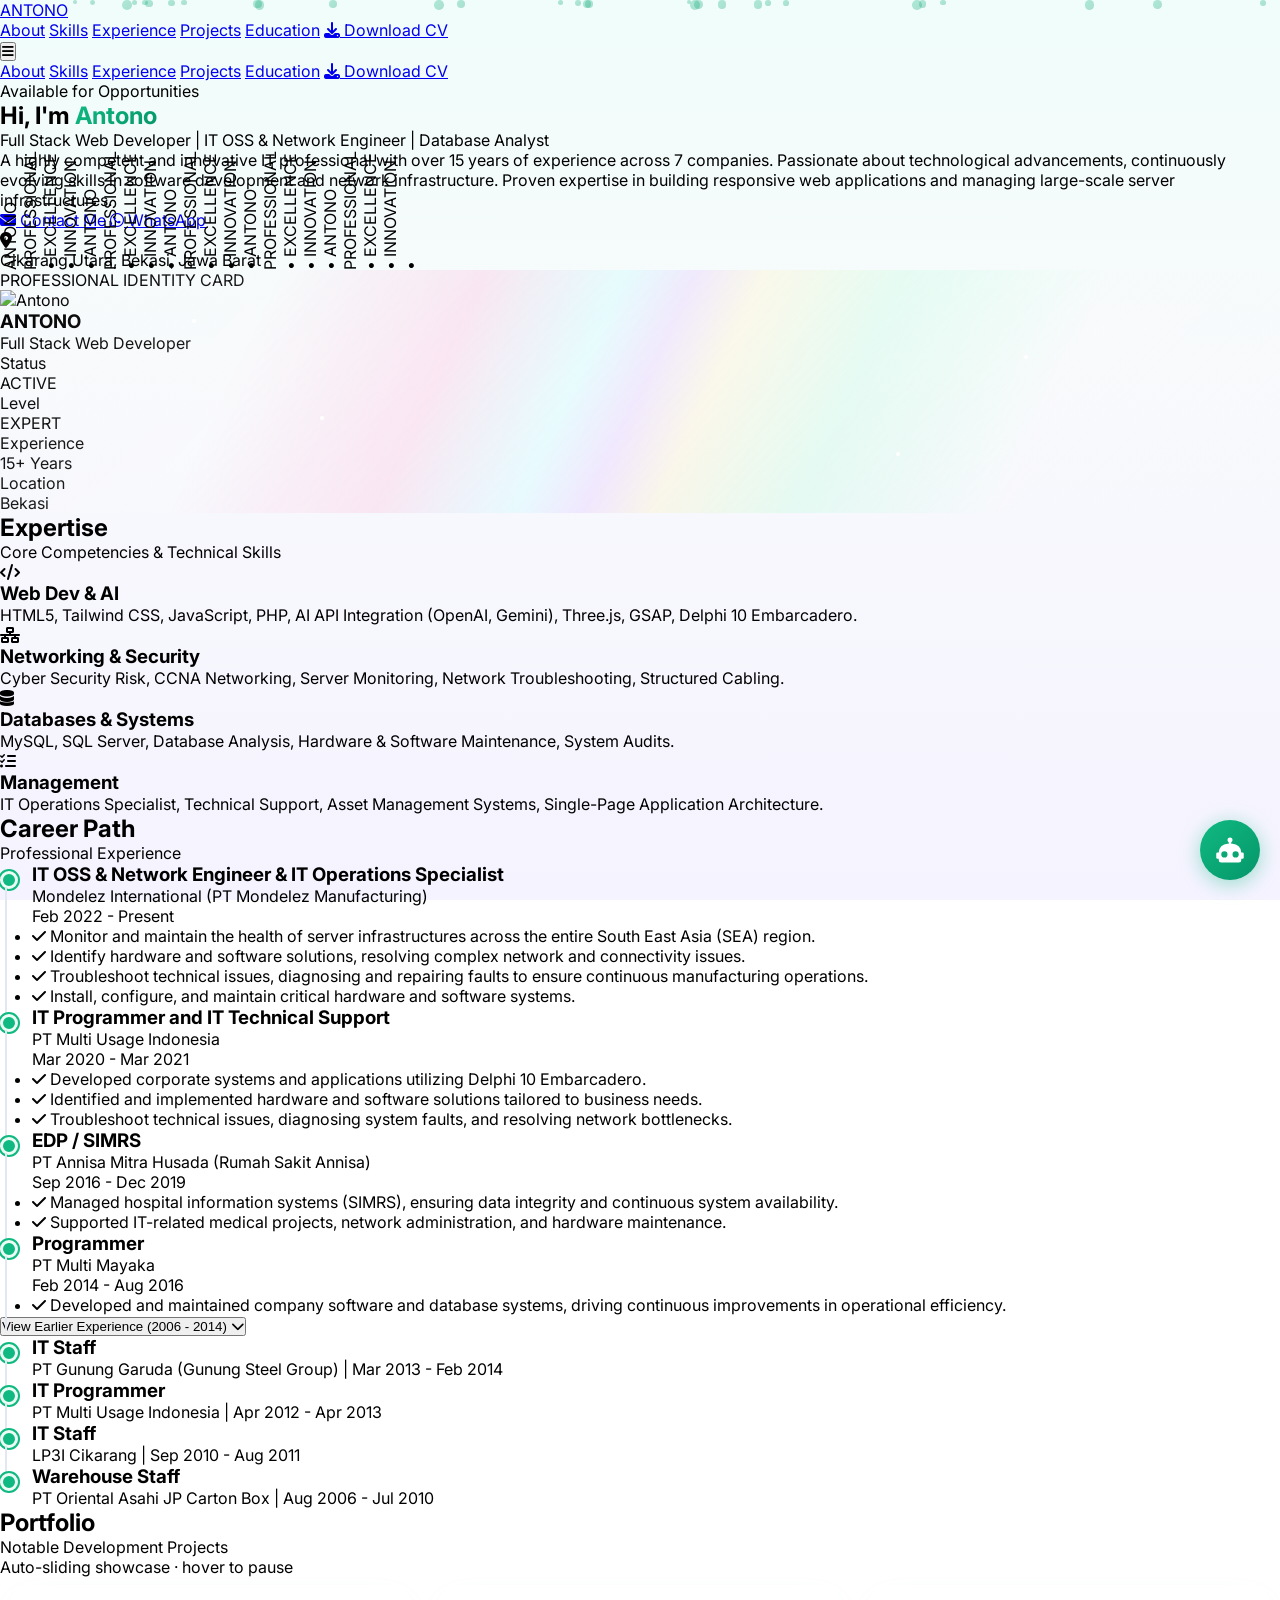
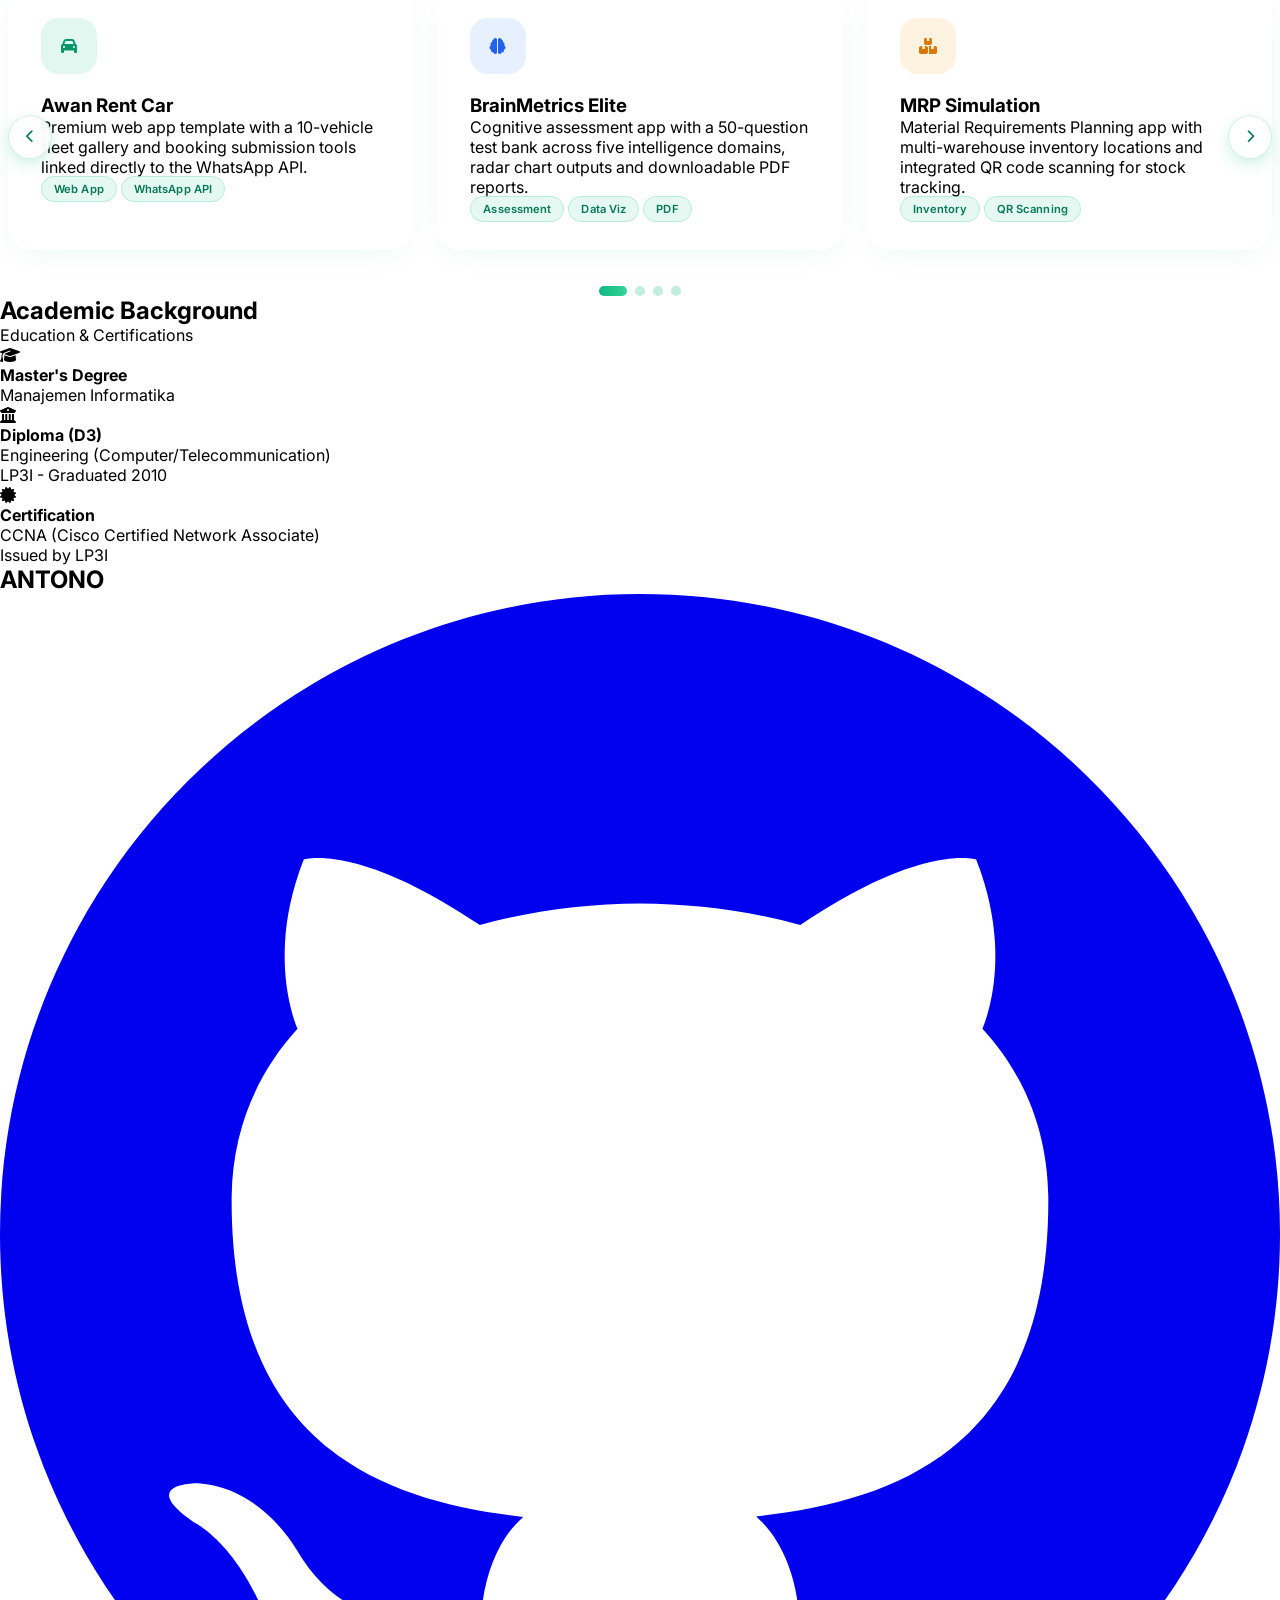
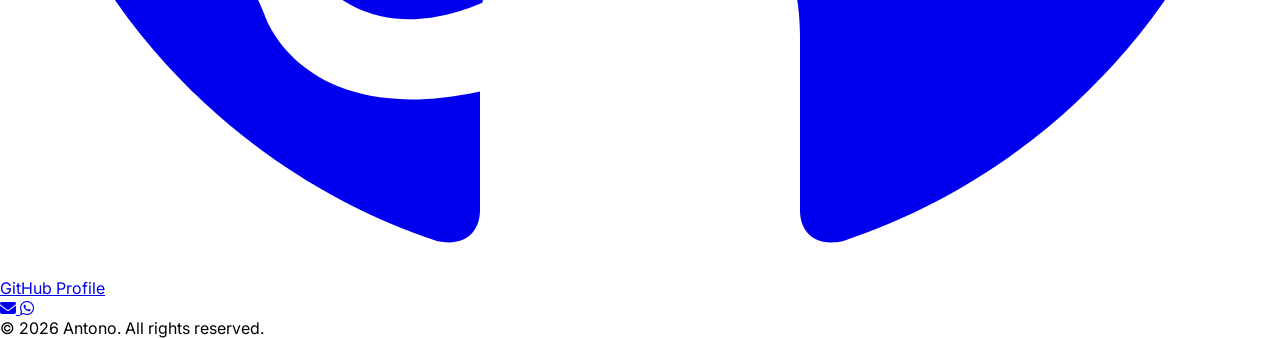
==== index.html @ acbe025d "Add projects from antono4 repos and auto-sliding Portfolio carousel" ====
<!DOCTYPE html>
<html lang="id">
<head>
    <meta charset="UTF-8">
    <meta name="viewport" content="width=device-width, initial-scale=1.0">
    <title>Antono - Professional Portfolio</title>
    <meta name="description" content="Portfolio of Antono, Full Stack Web Developer, IT OSS & Network Engineer, and Database Analyst.">
    <link rel="canonical" href="https://antono.dev">
    <meta property="og:title" content="Antono - Principal Architect">
    <meta property="og:description" content="Building efficient systems that scale to millions of users.">
    <meta property="og:type" content="website">
    <script src="https://cdn.tailwindcss.com"></script>
    <link href="https://fonts.googleapis.com/css2?family=Inter:wght@300;400;500;600;700;800;900&display=swap" rel="stylesheet">
    <link rel="stylesheet" href="https://cdnjs.cloudflare.com/ajax/libs/font-awesome/6.5.1/css/all.min.css">
    <link rel="icon" type="image/svg+xml" href="data:image/svg+xml,%3Csvg xmlns='http://www.w3.org/2000/svg' viewBox='0 0 100 100'%3E%3Crect width='100' height='100' rx='20' fill='%23064e3b'/%3E%3Ctext x='50' y='68' font-family='Arial,sans-serif' font-size='55' font-weight='bold' fill='white' text-anchor='middle'%3EA%3C/text%3E%3C/svg%3E">
    <style>
        * { margin: 0; padding: 0; box-sizing: border-box; }
        html { scroll-behavior: smooth; }
        body { font-family: 'Inter', sans-serif; background: linear-gradient(180deg, #f0fdfa 0%, #f8fafc 40%, #f5f3ff 100%); background-attachment: fixed; }
        
        /* Custom scrollbar */
        ::-webkit-scrollbar { width: 8px; }
        ::-webkit-scrollbar-track { background: #f1f5f9; }
        ::-webkit-scrollbar-thumb { background: #10b981; border-radius: 4px; }
        ::-webkit-scrollbar-thumb:hover { background: #059669; }
        
        /* Gradient text */
        .gradient-text { background: linear-gradient(135deg, #10b981 0%, #059669 100%); -webkit-background-clip: text; -webkit-text-fill-color: transparent; }
        
        /* Card hover effects */
        .card-hover { transition: all 0.3s ease; }
        .card-hover:hover { transform: translateY(-4px); box-shadow: 0 20px 40px -10px rgba(0,0,0,0.1); }

        /* Portfolio Cards */
        .portfolio-card {
            position: relative;
            background: rgba(255, 255, 255, 0.6);
            backdrop-filter: blur(12px);
            border: 1px solid rgba(255, 255, 255, 0.7);
            border-radius: 24px;
            padding: 2rem;
            overflow: hidden;
            transition: transform 0.35s cubic-bezier(0.22, 1, 0.36, 1), box-shadow 0.35s ease, border-color 0.35s ease;
            box-shadow: 0 8px 30px -12px rgba(16, 185, 129, 0.15);
        }
        .portfolio-card::before {
            content: '';
            position: absolute;
            inset: 0;
            border-radius: 24px;
            padding: 1px;
            background: linear-gradient(135deg, rgba(16, 185, 129, 0.4), transparent 40%, transparent 60%, rgba(139, 92, 246, 0.3));
            -webkit-mask: linear-gradient(#fff 0 0) content-box, linear-gradient(#fff 0 0);
            -webkit-mask-composite: xor;
            mask-composite: exclude;
            opacity: 0;
            transition: opacity 0.35s ease;
            pointer-events: none;
        }
        .portfolio-card:hover {
            transform: translateY(-8px);
            box-shadow: 0 25px 50px -12px rgba(16, 185, 129, 0.28);
            border-color: rgba(16, 185, 129, 0.3);
        }
        .portfolio-card:hover::before { opacity: 1; }
        .portfolio-accent {
            position: absolute;
            top: 0;
            left: 0;
            width: 100%;
            height: 4px;
            border-radius: 24px 24px 0 0;
            transform: scaleX(0);
            transform-origin: left;
            transition: transform 0.4s cubic-bezier(0.22, 1, 0.36, 1);
        }
        .portfolio-card:hover .portfolio-accent { transform: scaleX(1); }
        .portfolio-icon {
            display: inline-flex;
            align-items: center;
            justify-content: center;
            width: 56px;
            height: 56px;
            border-radius: 18px;
            margin-bottom: 1.25rem;
            transition: transform 0.35s cubic-bezier(0.22, 1, 0.36, 1);
        }
        .portfolio-card:hover .portfolio-icon { transform: scale(1.1) rotate(-6deg); }
        .portfolio-card h3 {
            transition: color 0.3s ease;
        }
        .portfolio-card:hover h3 { color: #047857; }
        .portfolio-badge {
            padding: 0.3rem 0.75rem;
            border-radius: 9999px;
            font-size: 0.7rem;
            font-weight: 600;
            letter-spacing: 0.01em;
            background: rgba(16, 185, 129, 0.1);
            color: #047857;
            border: 1px solid rgba(16, 185, 129, 0.2);
        }

        /* Portfolio Auto Slider */
        .portfolio-slider {
            position: relative;
            overflow: hidden;
            border-radius: 28px;
        }
        .portfolio-track {
            display: flex;
            transition: transform 0.8s cubic-bezier(0.22, 1, 0.36, 1);
            will-change: transform;
        }
        .portfolio-slide {
            flex: 0 0 100%;
            padding: 0.5rem;
            box-sizing: border-box;
        }
        .portfolio-grid-inner {
            display: grid;
            grid-template-columns: repeat(3, 1fr);
            gap: 1.5rem;
        }
        .portfolio-dots {
            display: flex;
            justify-content: center;
            gap: 0.5rem;
            margin-top: 1.75rem;
        }
        .portfolio-dot {
            width: 10px;
            height: 10px;
            border-radius: 9999px;
            background: rgba(16, 185, 129, 0.25);
            border: none;
            cursor: pointer;
            transition: all 0.3s ease;
            padding: 0;
        }
        .portfolio-dot.active {
            width: 28px;
            background: linear-gradient(90deg, #10b981, #34d399);
        }
        .portfolio-arrow {
            position: absolute;
            top: 50%;
            transform: translateY(-50%);
            width: 44px;
            height: 44px;
            border-radius: 9999px;
            background: rgba(255, 255, 255, 0.85);
            backdrop-filter: blur(8px);
            border: 1px solid rgba(16, 185, 129, 0.2);
            color: #047857;
            display: flex;
            align-items: center;
            justify-content: center;
            cursor: pointer;
            z-index: 5;
            box-shadow: 0 6px 20px -6px rgba(16, 185, 129, 0.4);
            transition: all 0.3s ease;
        }
        .portfolio-arrow:hover {
            background: rgba(16, 185, 129, 0.12);
            transform: translateY(-50%) scale(1.1);
        }
        .portfolio-arrow.prev { left: 0.5rem; }
        .portfolio-arrow.next { right: 0.5rem; }
        @media (max-width: 1023px) {
            .portfolio-grid-inner { grid-template-columns: repeat(2, 1fr); }
        }
        @media (max-width: 639px) {
            .portfolio-grid-inner { grid-template-columns: 1fr; }
        }
        
        /* Timeline styles */
        .timeline-item { position: relative; padding-left: 2rem; }
        .timeline-item::before {
            content: '';
            position: absolute;
            left: 0;
            top: 0.5rem;
            width: 12px;
            height: 12px;
            border-radius: 50%;
            background: #10b981;
            border: 3px solid #ecfdf5;
            box-shadow: 0 0 0 2px #10b981;
        }
        .timeline-item::after {
            content: '';
            position: absolute;
            left: 5px;
            top: 1.5rem;
            width: 2px;
            height: calc(100% - 0.5rem);
            background: #e2e8f0;
        }
        .timeline-item:last-child::after { display: none; }
        
        /* Pokemon Rare Card Holographic Effect */
        .glossy-holo {
            position: relative;
            overflow: hidden;
        }
        .glossy-holo::before {
            content: '';
            position: absolute;
            top: 0;
            left: 0;
            right: 0;
            bottom: 0;
            background: linear-gradient(
                115deg,
                transparent 20%,
                rgba(255, 0, 128, 0.1) 35%,
                rgba(0, 255, 255, 0.1) 45%,
                rgba(128, 0, 255, 0.1) 50%,
                rgba(255, 200, 0, 0.1) 55%,
                rgba(0, 255, 128, 0.1) 65%,
                transparent 80%
            );
            pointer-events: none;
            z-index: 1;
        }
        .glossy-holo::after {
            content: '';
            position: absolute;
            top: 0;
            left: 0;
            right: 0;
            bottom: 0;
            background: linear-gradient(
                135deg,
                transparent 0%,
                rgba(255, 255, 255, 0.3) 50%,
                transparent 100%
            );
            pointer-events: none;
            z-index: 2;
        }
        
        /* Sparkle particles */
        .glossy-holo .sparkle {
            position: absolute;
            width: 4px;
            height: 4px;
            background: white;
            border-radius: 50%;
            pointer-events: none;
            z-index: 3;
            animation: sparkle 2s ease-in-out infinite;
        }
        @keyframes sparkle {
            0%, 100% { opacity: 0; transform: scale(0); }
            50% { opacity: 1; transform: scale(1); }
        }
        
        /* 3D Card Effect */
        .card-3d {
            transform-style: preserve-3d;
            transition: transform 0.1s ease-out;
        }
        .card-3d:hover {
            transform: perspective(1000px) rotateX(5deg) rotateY(-5deg) scale(1.02);
        }
        
        /* Background Particles */
        #particles-container {
            position: fixed;
            top: 0;
            left: 0;
            width: 100%;
            height: 100%;
            pointer-events: none;
            z-index: 0;
            overflow: hidden;
        }
        .particle {
            position: absolute;
            width: 6px;
            height: 6px;
            background: linear-gradient(135deg, #10b981, #059669);
            border-radius: 50%;
            opacity: 0.3;
            animation: float-particle 15s linear infinite;
        }
        @keyframes float-particle {
            0% { transform: translateY(100vh) rotate(0deg); opacity: 0; }
            10% { opacity: 0.3; }
            90% { opacity: 0.3; }
            100% { transform: translateY(-100vh) rotate(720deg); opacity: 0; }
        }
        
        /* AI Agent Assistant */
        #ai-assistant {
            position: fixed;
            bottom: 20px;
            right: 20px;
            z-index: 9999;
        }
        #ai-assistant-btn {
            width: 60px;
            height: 60px;
            border-radius: 50%;
            background: linear-gradient(135deg, #10b981, #059669);
            border: none;
            cursor: pointer;
            display: flex;
            align-items: center;
            justify-content: center;
            box-shadow: 0 4px 20px rgba(16, 185, 129, 0.4);
            transition: all 0.3s ease;
        }
        #ai-assistant-btn:hover {
            transform: scale(1.1);
            box-shadow: 0 6px 30px rgba(16, 185, 129, 0.6);
        }
        #ai-assistant-btn svg {
            width: 30px;
            height: 30px;
            fill: white;
        }
        #ai-tooltip {
            position: absolute;
            bottom: 75px;
            right: 0;
            width: 300px;
            max-height: 200px;
            background: white;
            border-radius: 16px;
            box-shadow: 0 10px 40px rgba(0,0,0,0.2);
            padding: 16px;
            display: none;
            font-size: 14px;
            line-height: 1.5;
            color: #334155;
            overflow-y: auto;
        }
        #ai-tooltip.active {
            display: block;
            animation: slideUp 0.3s ease;
        }
        @keyframes slideUp {
            from { opacity: 0; transform: translateY(10px); }
            to { opacity: 1; transform: translateY(0); }
        }
        #ai-tooltip .ai-header {
            display: flex;
            align-items: center;
            gap: 8px;
            margin-bottom: 8px;
            padding-bottom: 8px;
            border-bottom: 1px solid #e2e8f0;
        }
        #ai-tooltip .ai-header .ai-dot {
            width: 8px;
            height: 8px;
            background: #10b981;
            border-radius: 50%;
            animation: pulse 1.5s infinite;
        }
        @keyframes pulse {
            0%, 100% { opacity: 1; }
            50% { opacity: 0.5; }
        }
        #ai-tooltip .ai-header span {
            font-weight: 600;
            color: #10b981;
            font-size: 13px;
        }
        
    </style>
</head>
<body class="text-slate-800 antialiased">

    <!-- Background Particles -->
    <div id="particles-container"></div>

    <!-- Navigation -->
    <nav class="fixed w-full z-50 bg-white/80 backdrop-blur-md border-b border-emerald-100/50 shadow-sm transition-all duration-300" id="navbar">
        <div class="max-w-7xl mx-auto px-4 sm:px-6 lg:px-8">
            <div class="flex justify-between items-center h-16">
                <div class="flex-shrink-0 flex items-center">
                    <a href="#" class="text-2xl font-bold tracking-tight text-emerald-700">ANTONO</a>
                </div>
                <!-- Desktop Menu -->
                <div class="hidden md:flex items-center space-x-8">
                    <a href="#about" class="text-sm font-bold text-slate-600 hover:text-emerald-600 transition-colors">About</a>
                    <a href="#skills" class="text-sm font-bold text-slate-600 hover:text-emerald-600 transition-colors">Skills</a>
                    <a href="#experience" class="text-sm font-bold text-slate-600 hover:text-emerald-600 transition-colors">Experience</a>
                    <a href="#projects" class="text-sm font-bold text-slate-600 hover:text-emerald-600 transition-colors">Projects</a>
                    <a href="#education" class="text-sm font-bold text-slate-600 hover:text-emerald-600 transition-colors">Education</a>
                    <a href="https://github.com/antono4/antono4.github.io/raw/main/CV_Antono.docx" class="inline-flex items-center px-4 py-2 bg-emerald-600 hover:bg-emerald-700 text-white text-sm font-bold rounded-lg transition-colors">
                        <i class="fas fa-download mr-2"></i> Download CV
                    </a>
                </div>
                <!-- Mobile Menu Button -->
                <div class="md:hidden flex items-center">
                    <button id="mobile-menu-btn" class="text-slate-600 hover:text-emerald-600 focus:outline-none">
                        <i class="fas fa-bars text-2xl"></i>
                    </button>
                </div>
            </div>
        </div>
        <!-- Mobile Menu -->
        <div id="mobile-menu" class="hidden md:hidden bg-white/95 backdrop-blur-xl border-t border-slate-200/50 shadow-lg">
            <div class="px-4 pt-2 pb-4 space-y-1">
                <a href="#about" class="block px-3 py-2 rounded-lg text-base font-bold text-slate-700 hover:text-emerald-600 hover:bg-slate-50">About</a>
                <a href="#skills" class="block px-3 py-2 rounded-lg text-base font-bold text-slate-700 hover:text-emerald-600 hover:bg-slate-50">Skills</a>
                <a href="#experience" class="block px-3 py-2 rounded-lg text-base font-bold text-slate-700 hover:text-emerald-600 hover:bg-slate-50">Experience</a>
                <a href="#projects" class="block px-3 py-2 rounded-lg text-base font-bold text-slate-700 hover:text-emerald-600 hover:bg-slate-50">Projects</a>
                <a href="#education" class="block px-3 py-2 rounded-lg text-base font-bold text-slate-700 hover:text-emerald-600 hover:bg-slate-50">Education</a>
                <a href="https://github.com/antono4/antono4.github.io/raw/main/CV_Antono.docx" class="flex items-center px-3 py-2 mt-2 rounded-lg text-base font-bold text-white bg-emerald-600 hover:bg-emerald-700">
                    <i class="fas fa-download mr-2"></i> Download CV
                </a>
            </div>
        </div>
    </nav>
    
    
    <!-- Hero / About Section -->
    <section id="about" class="pt-32 pb-20 lg:pt-40 lg:pb-28">
        <div class="max-w-7xl mx-auto px-4 sm:px-6 lg:px-8">
            <div class="lg:grid lg:grid-cols-12 lg:gap-12 items-center">
                <div class="sm:text-center md:max-w-2xl md:mx-auto lg:col-span-7 lg:text-left">
                    <div class="inline-flex items-center rounded-full px-3 py-1 text-sm font-medium text-emerald-700 bg-emerald-50 border border-emerald-100 mb-6">
                        <span class="flex h-2 w-2 rounded-full bg-emerald-500 mr-2"></span>
                        Available for Opportunities
                    </div>
                    <h1 class="text-4xl tracking-tight font-bold text-slate-900 sm:text-5xl md:text-5xl lg:text-5xl xl:text-6xl">
                        Hi, I'm <span class="gradient-text">Antono</span>
                    </h1>
                    <p class="mt-4 text-lg text-slate-600 sm:mt-5 sm:text-xl lg:text-lg xl:text-xl">
                        Full Stack Web Developer | IT OSS & Network Engineer | Database Analyst
                    </p>
                    <p class="mt-6 text-base text-slate-500 leading-relaxed">
                        A highly competent and innovative IT professional with over 15 years of experience across 7 companies. Passionate about technological advancements, continuously evolving skills in software development and network infrastructure. Proven expertise in building responsive web applications and managing large-scale server infrastructures.
                    </p>
                    <div class="mt-8 flex flex-wrap gap-4 justify-center lg:justify-start">
                        <a href="mailto:antonockr1@gmail.com" class="inline-flex items-center px-6 py-3 bg-emerald-600 hover:bg-emerald-700 text-white font-medium rounded-lg transition-colors">
                            <i class="fas fa-envelope mr-2"></i> Contact Me
                        </a>
                        <a href="https://wa.me/6282261569466" target="_blank" class="inline-flex items-center px-6 py-3 border-2 border-slate-300 hover:border-emerald-500 text-slate-700 hover:text-emerald-600 font-medium rounded-lg transition-colors">
                            <i class="fab fa-whatsapp mr-2"></i> WhatsApp
                        </a>
                    </div>
                    <div class="mt-6 flex items-center gap-2 text-slate-500 justify-center lg:justify-start">
                        <i class="fas fa-map-marker-alt"></i>
                        <p class="text-sm">Cikarang Utara, Bekasi, Jawa Barat</p>
                    </div>
                </div>
                <div class="mt-12 lg:mt-0 lg:col-span-5 flex justify-center">
                    <!-- ID Card with Lanyard -->
                    <div id="cardSystem" class="flex-shrink-0 flex flex-col items-center">
                        <!-- Lanyard String -->
                        <div id="lanyardString" class="w-10 bg-gradient-to-b from-amber-500 via-amber-600 to-amber-700 rounded-lg shadow-xl flex flex-col justify-center overflow-hidden" style="height: 120px; margin-top: -120px;">
                            <div class="text-[3px] font-black text-amber-900 text-center leading-none" style="writing-mode: vertical-rl; text-orientation: mixed; transform: rotate(180deg);">
                                ANTONO PROFESSIONAL • EXCELLENCE • INNOVATION • ANTONO PROFESSIONAL • EXCELLENCE • INNOVATION • ANTONO PROFESSIONAL • EXCELLENCE • INNOVATION • ANTONO PROFESSIONAL • EXCELLENCE • INNOVATION • ANTONO PROFESSIONAL • EXCELLENCE • INNOVATION •
                            </div>
                        </div>

                        <!-- Metal Clip -->
                        <div class="w-20 h-14 bg-gradient-to-b from-gray-400 to-gray-600 rounded-t-lg shadow-xl z-20 -mt-1 relative">
                            <div class="absolute -bottom-2 left-1/2 -translate-x-1/2 w-10 h-10 bg-gradient-to-br from-gray-500 to-gray-700 rounded-full border-2 border-gray-400"></div>
                        </div>

                        <!-- ID Card -->
                        <div class="w-[280px] bg-white/95 backdrop-blur-xl rounded-[24px] p-5 border border-white/50 relative z-20 -mt-1 overflow-hidden shadow-xl glossy-holo card-3d">
                            <!-- Header -->
                            <div class="absolute top-0 left-0 right-0 bg-gradient-to-r from-emerald-700 to-emerald-800 text-white text-[8px] tracking-[0.3em] font-black text-center py-2">
                                PROFESSIONAL IDENTITY CARD
                            </div>
                            <!-- Sparkles -->
                            <div class="sparkle" style="top: 20%; left: 15%; animation-delay: 0s;"></div>
                            <div class="sparkle" style="top: 35%; left: 80%; animation-delay: 0.5s;"></div>
                            <div class="sparkle" style="top: 60%; left: 25%; animation-delay: 1s;"></div>
                            <div class="sparkle" style="top: 75%; left: 70%; animation-delay: 1.5s;"></div>

                            <!-- Photo -->
                            <div class="w-[90px] h-[100px] mx-auto mt-10 rounded-xl overflow-hidden border-4 border-slate-100 shadow-inner bg-slate-200">
                                <img src="https://avatars.githubusercontent.com/u/73228642?v=4" alt="Antono" class="w-full h-full object-cover">
                            </div>

                            <!-- Info -->
                            <h3 class="text-center font-black text-xl text-slate-800 mt-3">ANTONO</h3>
                            <p class="text-center text-emerald-600 text-[8px] font-bold tracking-[0.15em] uppercase mt-0.5">Full Stack Web Developer</p>

                            <!-- Details Grid -->
                            <div class="grid grid-cols-2 gap-3 mt-4 pt-3 border-t border-slate-100">
                                <div>
                                    <p class="text-[6px] text-slate-400 font-bold uppercase tracking-widest">Status</p>
                                    <p class="font-bold text-emerald-600 text-xs">ACTIVE</p>
                                </div>
                                <div>
                                    <p class="text-[6px] text-slate-400 font-bold uppercase tracking-widest">Level</p>
                                    <p class="font-bold text-emerald-600 text-xs">EXPERT</p>
                                </div>
                                <div>
                                    <p class="text-[6px] text-slate-400 font-bold uppercase tracking-widest">Experience</p>
                                    <p class="font-bold text-slate-700 text-xs">15+ Years</p>
                                </div>
                                <div>
                                    <p class="text-[6px] text-slate-400 font-bold uppercase tracking-widest">Location</p>
                                    <p class="font-bold text-slate-700 text-xs">Bekasi</p>
                                </div>
                            </div>

                            <!-- Barcode -->
                            <div class="mt-4 flex justify-center items-end h-8 gap-[2px]">
                                <div class="w-1.5 h-full bg-slate-800"></div>
                                <div class="w-1 h-3/4 bg-slate-800"></div>
                                <div class="w-2 h-full bg-slate-800"></div>
                                <div class="w-1 h-2/3 bg-slate-800"></div>
                                <div class="w-2.5 h-full bg-slate-800"></div>
                                <div class="w-1 h-1/2 bg-slate-800"></div>
                                <div class="w-1.5 h-4/5 bg-slate-800"></div>
                                <div class="w-1 h-2/3 bg-slate-800"></div>
                                <div class="w-3 h-full bg-slate-800"></div>
                                <div class="w-1 h-3/4 bg-slate-800"></div>
                                <div class="w-1.5 h-full bg-slate-800"></div>
                            </div>
                        </div>
                    </div>
                </div>
            </div>
        </div>
    </section>
    
    
    <!-- Skills Section -->
    <section id="skills" class="py-20 bg-white/70 backdrop-blur-sm border-y border-emerald-100/50">
        <div class="max-w-7xl mx-auto px-4 sm:px-6 lg:px-8">
            <div class="text-center max-w-3xl mx-auto mb-16">
                <h2 class="text-sm font-semibold text-emerald-600 tracking-wider uppercase">Expertise</h2>
                <p class="mt-2 text-3xl leading-8 font-bold tracking-tight text-slate-900 sm:text-4xl">Core Competencies & Technical Skills</p>
            </div>
            
            
            <div class="grid grid-cols-1 md:grid-cols-2 lg:grid-cols-4 gap-6">
                <!-- Skill Card 1 -->
                <div class="bg-slate-50 rounded-xl p-6 border border-slate-100 hover:shadow-lg transition-all duration-300 card-hover">
                    <div class="w-12 h-12 inline-flex items-center justify-center rounded-lg bg-blue-100 text-blue-600 mb-4">
                        <i class="fas fa-code text-xl"></i>
                    </div>
                    <h3 class="text-lg font-semibold text-slate-900 mb-2">Web Dev & AI</h3>
                    <p class="text-sm text-slate-600 leading-relaxed">
                        HTML5, Tailwind CSS, JavaScript, PHP, AI API Integration (OpenAI, Gemini), Three.js, GSAP, Delphi 10 Embarcadero.
                    </p>
                </div>
                
                
                <!-- Skill Card 2 -->
                <div class="bg-slate-50 rounded-xl p-6 border border-slate-100 hover:shadow-lg transition-all duration-300 card-hover">
                    <div class="w-12 h-12 inline-flex items-center justify-center rounded-lg bg-emerald-100 text-emerald-600 mb-4">
                        <i class="fas fa-network-wired text-xl"></i>
                    </div>
                    <h3 class="text-lg font-semibold text-slate-900 mb-2">Networking & Security</h3>
                    <p class="text-sm text-slate-600 leading-relaxed">
                        Cyber Security Risk, CCNA Networking, Server Monitoring, Network Troubleshooting, Structured Cabling.
                    </p>
                </div>
                
                
                <!-- Skill Card 3 -->
                <div class="bg-slate-50 rounded-xl p-6 border border-slate-100 hover:shadow-lg transition-all duration-300 card-hover">
                    <div class="w-12 h-12 inline-flex items-center justify-center rounded-lg bg-purple-100 text-purple-600 mb-4">
                        <i class="fas fa-database text-xl"></i>
                    </div>
                    <h3 class="text-lg font-semibold text-slate-900 mb-2">Databases & Systems</h3>
                    <p class="text-sm text-slate-600 leading-relaxed">
                        MySQL, SQL Server, Database Analysis, Hardware & Software Maintenance, System Audits.
                    </p>
                </div>
                
                
                <!-- Skill Card 4 -->
                <div class="bg-slate-50 rounded-xl p-6 border border-slate-100 hover:shadow-lg transition-all duration-300 card-hover">
                    <div class="w-12 h-12 inline-flex items-center justify-center rounded-lg bg-amber-100 text-amber-600 mb-4">
                        <i class="fas fa-tasks text-xl"></i>
                    </div>
                    <h3 class="text-lg font-semibold text-slate-900 mb-2">Management</h3>
                    <p class="text-sm text-slate-600 leading-relaxed">
                        IT Operations Specialist, Technical Support, Asset Management Systems, Single-Page Application Architecture.
                    </p>
                </div>
            </div>
        </div>
    </section>
    
    
    <!-- Experience Section -->
    <section id="experience" class="py-20 bg-slate-50/60 backdrop-blur-sm">
        <div class="max-w-4xl mx-auto px-4 sm:px-6 lg:px-8">
            <div class="text-center mb-16">
                <h2 class="text-sm font-semibold text-emerald-600 tracking-wider uppercase">Career Path</h2>
                <p class="mt-2 text-3xl leading-8 font-bold tracking-tight text-slate-900 sm:text-4xl">Professional Experience</p>
            </div>
            
            
            <div class="space-y-8">
                <!-- Job 1 -->
                <div class="timeline-item">
                    <div class="bg-white p-6 rounded-xl shadow-sm border border-slate-100">
                        <div class="flex flex-col md:flex-row md:justify-between md:items-start mb-2">
                            <div>
                                <h3 class="text-lg font-bold text-slate-900">IT OSS & Network Engineer & IT Operations Specialist</h3>
                                <p class="text-emerald-600 font-medium">Mondelez International (PT Mondelez Manufacturing)</p>
                            </div>
                            <span class="text-sm font-medium text-emerald-700 bg-emerald-50 px-3 py-1 rounded-full mt-2 md:mt-0 w-max">Feb 2022 - Present</span>
                        </div>
                        <ul class="mt-4 space-y-2 text-sm text-slate-600">
                            <li class="flex items-start">
                                <i class="fas fa-check text-emerald-500 mt-1 mr-3 text-xs"></i>
                                Monitor and maintain the health of server infrastructures across the entire South East Asia (SEA) region.
                            </li>
                            <li class="flex items-start">
                                <i class="fas fa-check text-emerald-500 mt-1 mr-3 text-xs"></i>
                                Identify hardware and software solutions, resolving complex network and connectivity issues.
                            </li>
                            <li class="flex items-start">
                                <i class="fas fa-check text-emerald-500 mt-1 mr-3 text-xs"></i>
                                Troubleshoot technical issues, diagnosing and repairing faults to ensure continuous manufacturing operations.
                            </li>
                            <li class="flex items-start">
                                <i class="fas fa-check text-emerald-500 mt-1 mr-3 text-xs"></i>
                                Install, configure, and maintain critical hardware and software systems.
                            </li>
                        </ul>
                    </div>
                </div>
                
                
                <!-- Job 2 -->
                <div class="timeline-item">
                    <div class="bg-white p-6 rounded-xl shadow-sm border border-slate-100">
                        <div class="flex flex-col md:flex-row md:justify-between md:items-start mb-2">
                            <div>
                                <h3 class="text-lg font-bold text-slate-900">IT Programmer and IT Technical Support</h3>
                                <p class="text-slate-600 font-medium">PT Multi Usage Indonesia</p>
                            </div>
                            <span class="text-sm font-medium text-slate-500 mt-2 md:mt-0">Mar 2020 - Mar 2021</span>
                        </div>
                        <ul class="mt-4 space-y-2 text-sm text-slate-600">
                            <li class="flex items-start">
                                <i class="fas fa-check text-emerald-500 mt-1 mr-3 text-xs"></i>
                                Developed corporate systems and applications utilizing Delphi 10 Embarcadero.
                            </li>
                            <li class="flex items-start">
                                <i class="fas fa-check text-emerald-500 mt-1 mr-3 text-xs"></i>
                                Identified and implemented hardware and software solutions tailored to business needs.
                            </li>
                            <li class="flex items-start">
                                <i class="fas fa-check text-emerald-500 mt-1 mr-3 text-xs"></i>
                                Troubleshoot technical issues, diagnosing system faults, and resolving network bottlenecks.
                            </li>
                        </ul>
                    </div>
                </div>
                
                
                <!-- Job 3 -->
                <div class="timeline-item">
                    <div class="bg-white p-6 rounded-xl shadow-sm border border-slate-100">
                        <div class="flex flex-col md:flex-row md:justify-between md:items-start mb-2">
                            <div>
                                <h3 class="text-lg font-bold text-slate-900">EDP / SIMRS</h3>
                                <p class="text-slate-600 font-medium">PT Annisa Mitra Husada (Rumah Sakit Annisa)</p>
                            </div>
                            <span class="text-sm font-medium text-slate-500 mt-2 md:mt-0">Sep 2016 - Dec 2019</span>
                        </div>
                        <ul class="mt-4 space-y-2 text-sm text-slate-600">
                            <li class="flex items-start">
                                <i class="fas fa-check text-emerald-500 mt-1 mr-3 text-xs"></i>
                                Managed hospital information systems (SIMRS), ensuring data integrity and continuous system availability.
                            </li>
                            <li class="flex items-start">
                                <i class="fas fa-check text-emerald-500 mt-1 mr-3 text-xs"></i>
                                Supported IT-related medical projects, network administration, and hardware maintenance.
                            </li>
                        </ul>
                    </div>
                </div>
                
                
                <!-- Job 4 -->
                <div class="timeline-item">
                    <div class="bg-white p-6 rounded-xl shadow-sm border border-slate-100">
                        <div class="flex flex-col md:flex-row md:justify-between md:items-start mb-2">
                            <div>
                                <h3 class="text-lg font-bold text-slate-900">Programmer</h3>
                                <p class="text-slate-600 font-medium">PT Multi Mayaka</p>
                            </div>
                            <span class="text-sm font-medium text-slate-500 mt-2 md:mt-0">Feb 2014 - Aug 2016</span>
                        </div>
                        <ul class="mt-4 space-y-2 text-sm text-slate-600">
                            <li class="flex items-start">
                                <i class="fas fa-check text-emerald-500 mt-1 mr-3 text-xs"></i>
                                Developed and maintained company software and database systems, driving continuous improvements in operational efficiency.
                            </li>
                        </ul>
                    </div>
                </div>
                
                
                <!-- Toggle for older experience -->
                <div class="text-center pt-4">
                    <button id="toggle-exp-btn" class="inline-flex items-center px-4 py-2 text-sm font-medium text-emerald-600 hover:text-emerald-700 border border-emerald-200 hover:bg-emerald-50 rounded-full transition-colors">
                        View Earlier Experience (2006 - 2014) <i class="fas fa-chevron-down ml-2"></i>
                    </button>
                </div>
                
                
                <!-- Hidden Older Jobs -->
                <div id="older-experience" class="hidden space-y-8">
                    <div class="timeline-item">
                        <div class="bg-white p-4 rounded-lg border border-slate-100">
                            <h3 class="text-base font-semibold text-slate-800">IT Staff</h3>
                            <p class="text-sm text-slate-600">PT Gunung Garuda (Gunung Steel Group) | Mar 2013 - Feb 2014</p>
                        </div>
                    </div>
                    <div class="timeline-item">
                        <div class="bg-white p-4 rounded-lg border border-slate-100">
                            <h3 class="text-base font-semibold text-slate-800">IT Programmer</h3>
                            <p class="text-sm text-slate-600">PT Multi Usage Indonesia | Apr 2012 - Apr 2013</p>
                        </div>
                    </div>
                    <div class="timeline-item">
                        <div class="bg-white p-4 rounded-lg border border-slate-100">
                            <h3 class="text-base font-semibold text-slate-800">IT Staff</h3>
                            <p class="text-sm text-slate-600">LP3I Cikarang | Sep 2010 - Aug 2011</p>
                        </div>
                    </div>
                    <div class="timeline-item">
                        <div class="bg-white p-4 rounded-lg border border-slate-100">
                            <h3 class="text-base font-semibold text-slate-800">Warehouse Staff</h3>
                            <p class="text-sm text-slate-600">PT Oriental Asahi JP Carton Box | Aug 2006 - Jul 2010</p>
                        </div>
                    </div>
                </div>
            </div>
        </div>
    </section>
    
    
<!-- Projects Section -->
    <section id="projects" class="py-20 bg-white/70 backdrop-blur-sm border-y border-emerald-100/50">
        <div class="max-w-7xl mx-auto px-4 sm:px-6 lg:px-8">
            <div class="text-center mb-16">
                <h2 class="text-sm font-semibold text-emerald-600 tracking-wider uppercase">Portfolio</h2>
                <p class="mt-2 text-3xl leading-8 font-bold tracking-tight text-slate-900 sm:text-4xl">Notable Development Projects</p>
                <p class="mt-3 text-sm text-slate-500">Auto-sliding showcase &middot; hover to pause</p>
            </div>

            <div class="portfolio-slider" id="portfolioSlider">
                <button class="portfolio-arrow prev" id="portfolioPrev" aria-label="Previous slide">
                    <i class="fas fa-chevron-left"></i>
                </button>
                <button class="portfolio-arrow next" id="portfolioNext" aria-label="Next slide">
                    <i class="fas fa-chevron-right"></i>
                </button>

                <div class="portfolio-track" id="portfolioTrack">

                    <!-- Slide 1 -->
                    <div class="portfolio-slide">
                        <div class="portfolio-grid-inner">
                            <div class="portfolio-card">
                                <span class="portfolio-accent" style="background: linear-gradient(90deg, #10b981, #34d399);"></span>
                                <div class="portfolio-icon" style="background: rgba(16, 185, 129, 0.12); color: #059669;">
                                    <i class="fas fa-car text-2xl"></i>
                                </div>
                                <h3 class="text-xl font-bold text-slate-900 mb-3">Awan Rent Car</h3>
                                <p class="text-slate-600 mb-6 leading-relaxed">
                                    Premium web app template with a 10-vehicle fleet gallery and booking submission tools linked directly to the WhatsApp API.
                                </p>
                                <div class="flex flex-wrap gap-2">
                                    <span class="portfolio-badge">Web App</span>
                                    <span class="portfolio-badge">WhatsApp API</span>
                                </div>
                            </div>
                            <div class="portfolio-card">
                                <span class="portfolio-accent" style="background: linear-gradient(90deg, #3b82f6, #60a5fa);"></span>
                                <div class="portfolio-icon" style="background: rgba(59, 130, 246, 0.12); color: #2563eb;">
                                    <i class="fas fa-brain text-2xl"></i>
                                </div>
                                <h3 class="text-xl font-bold text-slate-900 mb-3">BrainMetrics Elite</h3>
                                <p class="text-slate-600 mb-6 leading-relaxed">
                                    Cognitive assessment app with a 50-question test bank across five intelligence domains, radar chart outputs and downloadable PDF reports.
                                </p>
                                <div class="flex flex-wrap gap-2">
                                    <span class="portfolio-badge">Assessment</span>
                                    <span class="portfolio-badge">Data Viz</span>
                                    <span class="portfolio-badge">PDF</span>
                                </div>
                            </div>
                            <div class="portfolio-card">
                                <span class="portfolio-accent" style="background: linear-gradient(90deg, #f59e0b, #fbbf24);"></span>
                                <div class="portfolio-icon" style="background: rgba(245, 158, 11, 0.12); color: #d97706;">
                                    <i class="fas fa-boxes text-2xl"></i>
                                </div>
                                <h3 class="text-xl font-bold text-slate-900 mb-3">MRP Simulation</h3>
                                <p class="text-slate-600 mb-6 leading-relaxed">
                                    Material Requirements Planning app with multi-warehouse inventory locations and integrated QR code scanning for stock tracking.
                                </p>
                                <div class="flex flex-wrap gap-2">
                                    <span class="portfolio-badge">Inventory</span>
                                    <span class="portfolio-badge">QR Scanning</span>
                                </div>
                            </div>
                        </div>
                    </div>

                    <!-- Slide 2 -->
                    <div class="portfolio-slide">
                        <div class="portfolio-grid-inner">
                            <div class="portfolio-card">
                                <span class="portfolio-accent" style="background: linear-gradient(90deg, #8b5cf6, #a78bfa);"></span>
                                <div class="portfolio-icon" style="background: rgba(139, 92, 246, 0.12); color: #7c3aed;">
                                    <i class="fas fa-server text-2xl"></i>
                                </div>
                                <h3 class="text-xl font-bold text-slate-900 mb-3">IT Asset Management</h3>
                                <p class="text-slate-600 mb-6 leading-relaxed">
                                    Custom, fast single-page CRUD app configured for database connections to track and manage organizational IT assets efficiently.
                                </p>
                                <div class="flex flex-wrap gap-2">
                                    <span class="portfolio-badge">SPA</span>
                                    <span class="portfolio-badge">CRUD</span>
                                    <span class="portfolio-badge">Asset Tracking</span>
                                </div>
                            </div>
                            <a href="https://github.com/antono4/StockMind" target="_blank" class="portfolio-card" style="text-decoration:none;">
                                <span class="portfolio-accent" style="background: linear-gradient(90deg, #ef4444, #f87171);"></span>
                                <div class="portfolio-icon" style="background: rgba(239, 68, 68, 0.12); color: #dc2626;">
                                    <i class="fas fa-chart-line text-2xl"></i>
                                </div>
                                <h3 class="text-xl font-bold text-slate-900 mb-3">StockMind</h3>
                                <p class="text-slate-600 mb-6 leading-relaxed">
                                    AI-powered stock prediction tool that analyses market trends to deliver actionable forecasting insights.
                                </p>
                                <div class="flex flex-wrap gap-2">
                                    <span class="portfolio-badge">AI</span>
                                    <span class="portfolio-badge">Prediction</span>
                                    <span class="portfolio-badge">HTML</span>
                                </div>
                            </a>
                            <a href="https://github.com/antono4/Local-AI-Like-Ollama" target="_blank" class="portfolio-card" style="text-decoration:none;">
                                <span class="portfolio-accent" style="background: linear-gradient(90deg, #14b8a6, #2dd4bf);"></span>
                                <div class="portfolio-icon" style="background: rgba(20, 184, 166, 0.12); color: #0d9488;">
                                    <i class="fas fa-robot text-2xl"></i>
                                </div>
                                <h3 class="text-xl font-bold text-slate-900 mb-3">Local AI Like Ollama</h3>
                                <p class="text-slate-600 mb-6 leading-relaxed">
                                    Self-hosted local AI interface inspired by Ollama, bringing conversational AI capabilities to your own machine.
                                </p>
                                <div class="flex flex-wrap gap-2">
                                    <span class="portfolio-badge">AI</span>
                                    <span class="portfolio-badge">Local LLM</span>
                                    <span class="portfolio-badge">Self-hosted</span>
                                </div>
                            </a>
                        </div>
                    </div>

                    <!-- Slide 3 -->
                    <div class="portfolio-slide">
                        <div class="portfolio-grid-inner">
                            <a href="https://github.com/antono4/Koinku" target="_blank" class="portfolio-card" style="text-decoration:none;">
                                <span class="portfolio-accent" style="background: linear-gradient(90deg, #eab308, #facc15);"></span>
                                <div class="portfolio-icon" style="background: rgba(234, 179, 8, 0.12); color: #ca8a04;">
                                    <i class="fas fa-coins text-2xl"></i>
                                </div>
                                <h3 class="text-xl font-bold text-slate-900 mb-3">Koinku</h3>
                                <p class="text-slate-600 mb-6 leading-relaxed">
                                    Personal finance management app with a bold Neobrutalism design for tracking income, expenses and budgets.
                                </p>
                                <div class="flex flex-wrap gap-2">
                                    <span class="portfolio-badge">TypeScript</span>
                                    <span class="portfolio-badge">Finance</span>
                                    <span class="portfolio-badge">Neobrutalism</span>
                                </div>
                            </a>
                            <a href="https://github.com/antono4/-NEXUS-SOCIAL-MEDIA" target="_blank" class="portfolio-card" style="text-decoration:none;">
                                <span class="portfolio-accent" style="background: linear-gradient(90deg, #6366f1, #818cf8);"></span>
                                <div class="portfolio-icon" style="background: rgba(99, 102, 241, 0.12); color: #4f46e5;">
                                    <i class="fas fa-users text-2xl"></i>
                                </div>
                                <h3 class="text-xl font-bold text-slate-900 mb-3">Nexus Social Media</h3>
                                <p class="text-slate-600 mb-6 leading-relaxed">
                                    Social media platform project with modern community features, deployed on Vercel for a live demo experience.
                                </p>
                                <div class="flex flex-wrap gap-2">
                                    <span class="portfolio-badge">JavaScript</span>
                                    <span class="portfolio-badge">Social</span>
                                    <span class="portfolio-badge">Vercel</span>
                                </div>
                            </a>
                            <a href="https://github.com/antono4/OptiCore-OS" target="_blank" class="portfolio-card" style="text-decoration:none;">
                                <span class="portfolio-accent" style="background: linear-gradient(90deg, #0ea5e9, #38bdf8);"></span>
                                <div class="portfolio-icon" style="background: rgba(14, 165, 233, 0.12); color: #0284c7;">
                                    <i class="fas fa-microchip text-2xl"></i>
                                </div>
                                <h3 class="text-xl font-bold text-slate-900 mb-3">OptiCore-OS</h3>
                                <p class="text-slate-600 mb-6 leading-relaxed">
                                    Premium Windows optimization system to enhance performance, privacy and security on Windows 10/11.
                                </p>
                                <div class="flex flex-wrap gap-2">
                                    <span class="portfolio-badge">PowerShell</span>
                                    <span class="portfolio-badge">Optimization</span>
                                    <span class="portfolio-badge">Security</span>
                                </div>
                            </a>
                        </div>
                    </div>

                    <!-- Slide 4 -->
                    <div class="portfolio-slide">
                        <div class="portfolio-grid-inner">
                            <a href="https://antono4.github.io/RentCar" target="_blank" class="portfolio-card" style="text-decoration:none;">
                                <span class="portfolio-accent" style="background: linear-gradient(90deg, #10b981, #34d399);"></span>
                                <div class="portfolio-icon" style="background: rgba(16, 185, 129, 0.12); color: #059669;">
                                    <i class="fas fa-car-side text-2xl"></i>
                                </div>
                                <h3 class="text-xl font-bold text-slate-900 mb-3">RentCar</h3>
                                <p class="text-slate-600 mb-6 leading-relaxed">
                                    Live car rental web project with a clean, responsive interface for browsing and booking vehicles online.
                                </p>
                                <div class="flex flex-wrap gap-2">
                                    <span class="portfolio-badge">HTML</span>
                                    <span class="portfolio-badge">Live Demo</span>
                                </div>
                            </a>
                            <a href="https://antono4.github.io/neon-strike-game" target="_blank" class="portfolio-card" style="text-decoration:none;">
                                <span class="portfolio-accent" style="background: linear-gradient(90deg, #ec4899, #f472b6);"></span>
                                <div class="portfolio-icon" style="background: rgba(236, 72, 153, 0.12); color: #db2777;">
                                    <i class="fas fa-gamepad text-2xl"></i>
                                </div>
                                <h3 class="text-xl font-bold text-slate-900 mb-3">Neon Strike Game</h3>
                                <p class="text-slate-600 mb-6 leading-relaxed">
                                    Browser-based arcade game with neon visuals and fast-paced gameplay, deployed via GitHub Pages.
                                </p>
                                <div class="flex flex-wrap gap-2">
                                    <span class="portfolio-badge">Game</span>
                                    <span class="portfolio-badge">HTML</span>
                                    <span class="portfolio-badge">Live Demo</span>
                                </div>
                            </a>
                            <a href="https://antono4.github.io/AetherOS" target="_blank" class="portfolio-card" style="text-decoration:none;">
                                <span class="portfolio-accent" style="background: linear-gradient(90deg, #8b5cf6, #a78bfa);"></span>
                                <div class="portfolio-icon" style="background: rgba(139, 92, 246, 0.12); color: #7c3aed;">
                                    <i class="fas fa-desktop text-2xl"></i>
                                </div>
                                <h3 class="text-xl font-bold text-slate-900 mb-3">AetherOS</h3>
                                <p class="text-slate-600 mb-6 leading-relaxed">
                                    Web-based operating system experience built with TypeScript, featuring a modern desktop-like interface.
                                </p>
                                <div class="flex flex-wrap gap-2">
                                    <span class="portfolio-badge">TypeScript</span>
                                    <span class="portfolio-badge">Web OS</span>
                                    <span class="portfolio-badge">Live Demo</span>
                                </div>
                            </a>
                        </div>
                    </div>

                </div>

                <div class="portfolio-dots" id="portfolioDots"></div>
            </div>
        </div>
    </section>
    
    
    <!-- Education Section -->
    <section id="education" class="py-20 bg-slate-50/60 backdrop-blur-sm">
        <div class="max-w-3xl mx-auto px-4 sm:px-6 lg:px-8">
            <div class="text-center mb-12">
                <h2 class="text-sm font-semibold text-emerald-600 tracking-wider uppercase">Academic Background</h2>
                <p class="mt-2 text-3xl leading-8 font-bold tracking-tight text-slate-900">Education & Certifications</p>
            </div>
            
            
            <div class="bg-white shadow-sm rounded-2xl overflow-hidden border border-slate-100">
                <ul class="divide-y divide-slate-100">
                    <li class="p-6 hover:bg-slate-50 transition-colors flex items-start">
                        <div class="flex-shrink-0 mr-4 mt-1 text-emerald-600">
                            <i class="fas fa-graduation-cap text-2xl"></i>
                        </div>
                        <div>
                            <h4 class="text-lg font-semibold text-slate-900">Master's Degree</h4>
                            <p class="text-slate-700">Manajemen Informatika</p>
                        </div>
                    </li>
                    <li class="p-6 hover:bg-slate-50 transition-colors flex items-start">
                        <div class="flex-shrink-0 mr-4 mt-1 text-emerald-600">
                            <i class="fas fa-university text-2xl"></i>
                        </div>
                        <div>
                            <h4 class="text-lg font-semibold text-slate-900">Diploma (D3)</h4>
                            <p class="text-slate-700">Engineering (Computer/Telecommunication)</p>
                            <p class="text-sm text-slate-500 mt-1">LP3I - Graduated 2010</p>
                        </div>
                    </li>
                    <li class="p-6 hover:bg-slate-50 transition-colors flex items-start">
                        <div class="flex-shrink-0 mr-4 mt-1 text-emerald-600">
                            <i class="fas fa-certificate text-2xl"></i>
                        </div>
                        <div>
                            <h4 class="text-lg font-semibold text-slate-900">Certification</h4>
                            <p class="text-slate-700">CCNA (Cisco Certified Network Associate)</p>
                            <p class="text-sm text-slate-500 mt-1">Issued by LP3I</p>
                        </div>
                    </li>
                </ul>
            </div>
        </div>
    </section>
    
    
    <!-- Footer -->
    <footer class="bg-slate-900 text-white py-12">
        <div class="max-w-7xl mx-auto px-4 sm:px-6 lg:px-8">
            <div class="text-center">
                <h2 class="text-2xl font-bold tracking-tight mb-6">ANTONO</h2>
                
                <!-- GitHub Badges -->
                <div class="flex flex-wrap justify-center gap-3 mb-8">
                    <a href="https://github.com/antono4" target="_blank" rel="noopener noreferrer" class="inline-flex items-center px-4 py-2 bg-slate-800 hover:bg-slate-700 rounded-lg transition-colors">
                        <svg class="w-5 h-5 mr-2" viewBox="0 0 24 24" fill="currentColor">
                            <path d="M12 0c-6.626 0-12 5.373-12 12 0 5.302 3.438 9.8 8.207 11.387.599.111.793-.261.793-.577v-2.234c-3.338.726-4.033-1.416-4.033-1.416-.546-1.387-1.333-1.756-1.333-1.756-1.089-.745.083-.729.083-.729 1.205.084 1.839 1.237 1.839 1.237 1.07 1.834 2.807 1.304 3.492.997.107-.775.418-1.305.762-1.604-2.665-.305-5.467-1.334-5.467-5.931 0-1.311.469-2.381 1.236-3.221-.124-.303-.535-1.524.117-3.176 0 0 1.008-.322 3.301 1.23.957-.266 1.983-.399 3.003-.404 1.02.005 2.047.138 3.006.404 2.291-1.552 3.297-1.23 3.297-1.23.653 1.653.242 2.874.118 3.176.77.84 1.235 1.911 1.235 3.221 0 4.609-2.807 5.624-5.479 5.921.43.372.823 1.102.823 2.222v3.293c0 .319.192.694.801.576 4.765-1.589 8.199-6.086 8.199-11.386 0-6.627-5.373-12-12-12z"/>
                        </svg>
                        <span class="text-sm font-medium">GitHub Profile</span>
                    </a>
                </div>
                
                <div class="flex justify-center space-x-6 mb-8">
                    <a href="mailto:antonockr1@gmail.com" class="text-slate-400 hover:text-emerald-400 transition-colors">
                        <span class="sr-only">Email</span>
                        <i class="fas fa-envelope text-xl"></i>
                    </a>
                    <a href="https://wa.me/6282261569466" target="_blank" class="text-slate-400 hover:text-emerald-400 transition-colors">
                        <span class="sr-only">Phone/WhatsApp</span>
                        <i class="fab fa-whatsapp text-xl"></i>
                    </a>
                </div>
                <p class="text-sm text-slate-500">
                    &copy; <span id="year"></span> Antono. All rights reserved.
                </p>
            </div>
        </div>
    </footer>
    
    <!-- AI Assistant -->
    <div id="ai-assistant">
        <div id="ai-tooltip">
            <div class="ai-header">
                <div class="ai-dot"></div>
                <span>AI Guide</span>
            </div>
            <div id="ai-content">Gerakkan mouse ke elemen untuk melihat penjelasan...</div>
        </div>
        <button id="ai-assistant-btn" title="AI Assistant">
            <svg viewBox="0 0 24 24"><path d="M12 2a2 2 0 0 1 2 2c0 .74-.4 1.39-1 1.73V7h1a7 7 0 0 1 7 7h1a1 1 0 0 1 1 1v3a1 1 0 0 1-1 1h-1v1a2 2 0 0 1-2 2H5a2 2 0 0 1-2-2v-1H2a1 1 0 0 1-1-1v-3a1 1 0 0 1 1-1h1a7 7 0 0 1 7-7h1V5.73c-.6-.34-1-.99-1-1.73a2 2 0 0 1 2-2M7.5 13A2.5 2.5 0 0 0 5 15.5A2.5 2.5 0 0 0 7.5 18a2.5 2.5 0 0 0 2.5-2.5A2.5 2.5 0 0 0 7.5 13m9 0a2.5 2.5 0 0 0-2.5 2.5a2.5 2.5 0 0 0 2.5 2.5a2.5 2.5 0 0 0 2.5-2.5a2.5 2.5 0 0 0-2.5-2.5z"/></svg>
        </button>
    </div>
    
    
    <!-- Scripts -->
    <script>
        document.addEventListener('DOMContentLoaded', () => {
            // Set current year in footer
            document.getElementById('year').textContent = new Date().getFullYear();
            
            // Create background particles
            const particlesContainer = document.getElementById('particles-container');
            for (let i = 0; i < 30; i++) {
                const particle = document.createElement('div');
                particle.className = 'particle';
                particle.style.left = Math.random() * 100 + '%';
                particle.style.animationDelay = Math.random() * 15 + 's';
                particle.style.animationDuration = (15 + Math.random() * 10) + 's';
                particle.style.width = (4 + Math.random() * 6) + 'px';
                particle.style.height = particle.style.width;
                particlesContainer.appendChild(particle);
            }
            
            // AI Assistant functionality
            const aiBtn = document.getElementById('ai-assistant-btn');
            const aiTooltip = document.getElementById('ai-tooltip');
            const aiContent = document.getElementById('ai-content');
            
            aiBtn.addEventListener('click', () => {
                aiTooltip.classList.toggle('active');
            });
            
            // Element descriptions for AI assistant
            const elementDescriptions = {
                'navbar': 'Navigasi utama portfolio dengan tautan ke bagian About, Skills, Experience, Projects, dan Education. Juga tersedia tombol Download CV.',
                'about': 'Bagian perkenalan yang menampilkan profil Antono dengan pengalaman 15+ tahun di 7 perusahaan berbeda.',
                'skills': 'Keempat kompetensi utama: Web Development & AI, Networking & Security, Databases & Systems, dan Management.',
                'experience': 'Riwayat pekerjaan dimulai dari IT OSS & Network Engineer di Mondelez International (2022-sekarang) hingga berbagai posisi IT sebelumnya.',
                'projects': 'Portofolio proyek termasuk Awan Rent Car, BrainMetrics Elite, MRP Simulation, dan IT Asset Management.',
                'education': 'Pendidikan dan sertifikasi: gelar Magister, Diploma D3 dari LP3I, dan sertifikasi CCNA.',
                'cardSystem': 'Kartu ID profesional dengan efek holographic 3D ala kartu Pokemon rare. Menampilkan profil, status, level keahlian, pengalaman, dan lokasi.',
                'lanyardString': 'Tali ID card bermotif dengan tulisan "ANTONO PROFESSIONAL • EXCELLENCE • INNOVATION" yang berulang.',
                'ai-assistant': 'Asisten AI yang menjelaskan elemen yang ditunjuk mouse. Klik tombol ini untuk toggle tooltip.',
                'footer': 'Footer dengan tautan ke profil GitHub dan kontak email/WhatsApp.'
            };
            
            // Track mouse position and show descriptions
            let currentElement = null;
            document.addEventListener('mousemove', (e) => {
                const element = document.elementFromPoint(e.clientX, e.clientY);
                if (element && element !== currentElement) {
                    currentElement = element;
                    let description = 'Elemen ini adalah bagian dari portfolio Antono.';
                    
                    // Find closest identifiable element
                    let el = element;
                    while (el && el !== document.body) {
                        const id = el.id;
                        const sectionId = el.closest('section')?.id;
                        const sectionClass = el.closest('[class*="card"]')?.className;
                        
                        if (id && elementDescriptions[id]) {
                            description = elementDescriptions[id];
                            break;
                        } else if (sectionId && elementDescriptions[sectionId]) {
                            description = elementDescriptions[sectionId];
                            break;
                        } else if (sectionClass && sectionClass.includes('card')) {
                            description = elementDescriptions['cardSystem'];
                            break;
                        }
                        el = el.parentElement;
                    }
                    
                    aiContent.textContent = description;
                }
            });
            
            // Mobile menu toggle
            const btn = document.getElementById('mobile-menu-btn');
            const menu = document.getElementById('mobile-menu');
            
            btn.addEventListener('click', () => {
                menu.classList.toggle('hidden');
                const icon = btn.querySelector('i');
                if(menu.classList.contains('hidden')) {
                    icon.classList.remove('fa-times');
                    icon.classList.add('fa-bars');
                } else {
                    icon.classList.remove('fa-bars');
                    icon.classList.add('fa-times');
                }
            });
            
            // Close mobile menu on link click
            const mobileLinks = menu.querySelectorAll('a');
            mobileLinks.forEach(link => {
                link.addEventListener('click', () => {
                    menu.classList.add('hidden');
                    btn.querySelector('i').classList.replace('fa-times', 'fa-bars');
                });
            });
            
            // Toggle older experience
            const toggleExpBtn = document.getElementById('toggle-exp-btn');
            const olderExpDiv = document.getElementById('older-experience');
            
            if(toggleExpBtn && olderExpDiv) {
                toggleExpBtn.addEventListener('click', () => {
                    olderExpDiv.classList.toggle('hidden');
                    const icon = toggleExpBtn.querySelector('i');
                    if(olderExpDiv.classList.contains('hidden')) {
                        toggleExpBtn.innerHTML = 'View Earlier Experience (2006 - 2014) <i class="fas fa-chevron-down ml-2"></i>';
                    } else {
                        toggleExpBtn.innerHTML = 'Hide Earlier Experience <i class="fas fa-chevron-up ml-2"></i>';
                    }
                });
            }
            
            // Navbar scroll effect
            const navbar = document.getElementById('navbar');
            window.addEventListener('scroll', () => {
                if (window.scrollY > 10) {
                    navbar.classList.add('shadow-md');
                    navbar.classList.remove('shadow-sm');
                } else {
                    navbar.classList.add('shadow-sm');
                    navbar.classList.remove('shadow-md');
                }
            });
        });
    </script>

    <!-- Portfolio Auto Slider -->
    <script>
        (function () {
            const track = document.getElementById('portfolioTrack');
            const slider = document.getElementById('portfolioSlider');
            const dotsContainer = document.getElementById('portfolioDots');
            const prevBtn = document.getElementById('portfolioPrev');
            const nextBtn = document.getElementById('portfolioNext');
            if (!track || !slider || !dotsContainer) return;

            const slides = Array.from(track.querySelectorAll('.portfolio-slide'));
            const total = slides.length;
            let current = 0;
            let timer = null;
            const INTERVAL = 4500;

            slides.forEach(function (_, i) {
                const dot = document.createElement('button');
                dot.className = 'portfolio-dot' + (i === 0 ? ' active' : '');
                dot.setAttribute('aria-label', 'Go to slide ' + (i + 1));
                dot.addEventListener('click', function () { goTo(i); reset(); });
                dotsContainer.appendChild(dot);
            });
            const dots = Array.from(dotsContainer.querySelectorAll('.portfolio-dot'));

            function goTo(index) {
                current = (index + total) % total;
                track.style.transform = 'translateX(-' + (current * 100) + '%)';
                dots.forEach(function (d, i) { d.classList.toggle('active', i === current); });
            }
            function next() { goTo(current + 1); }
            function prev() { goTo(current - 1); }
            function start() { timer = setInterval(next, INTERVAL); }
            function stop() { if (timer) { clearInterval(timer); timer = null; } }
            function reset() { stop(); start(); }

            nextBtn.addEventListener('click', function () { next(); reset(); });
            prevBtn.addEventListener('click', function () { prev(); reset(); });

            slider.addEventListener('mouseenter', stop);
            slider.addEventListener('mouseleave', start);

            // Pause when tab not visible
            document.addEventListener('visibilitychange', function () {
                if (document.hidden) stop(); else start();
            });

            start();
        })();
    </script>
</body>
</html>
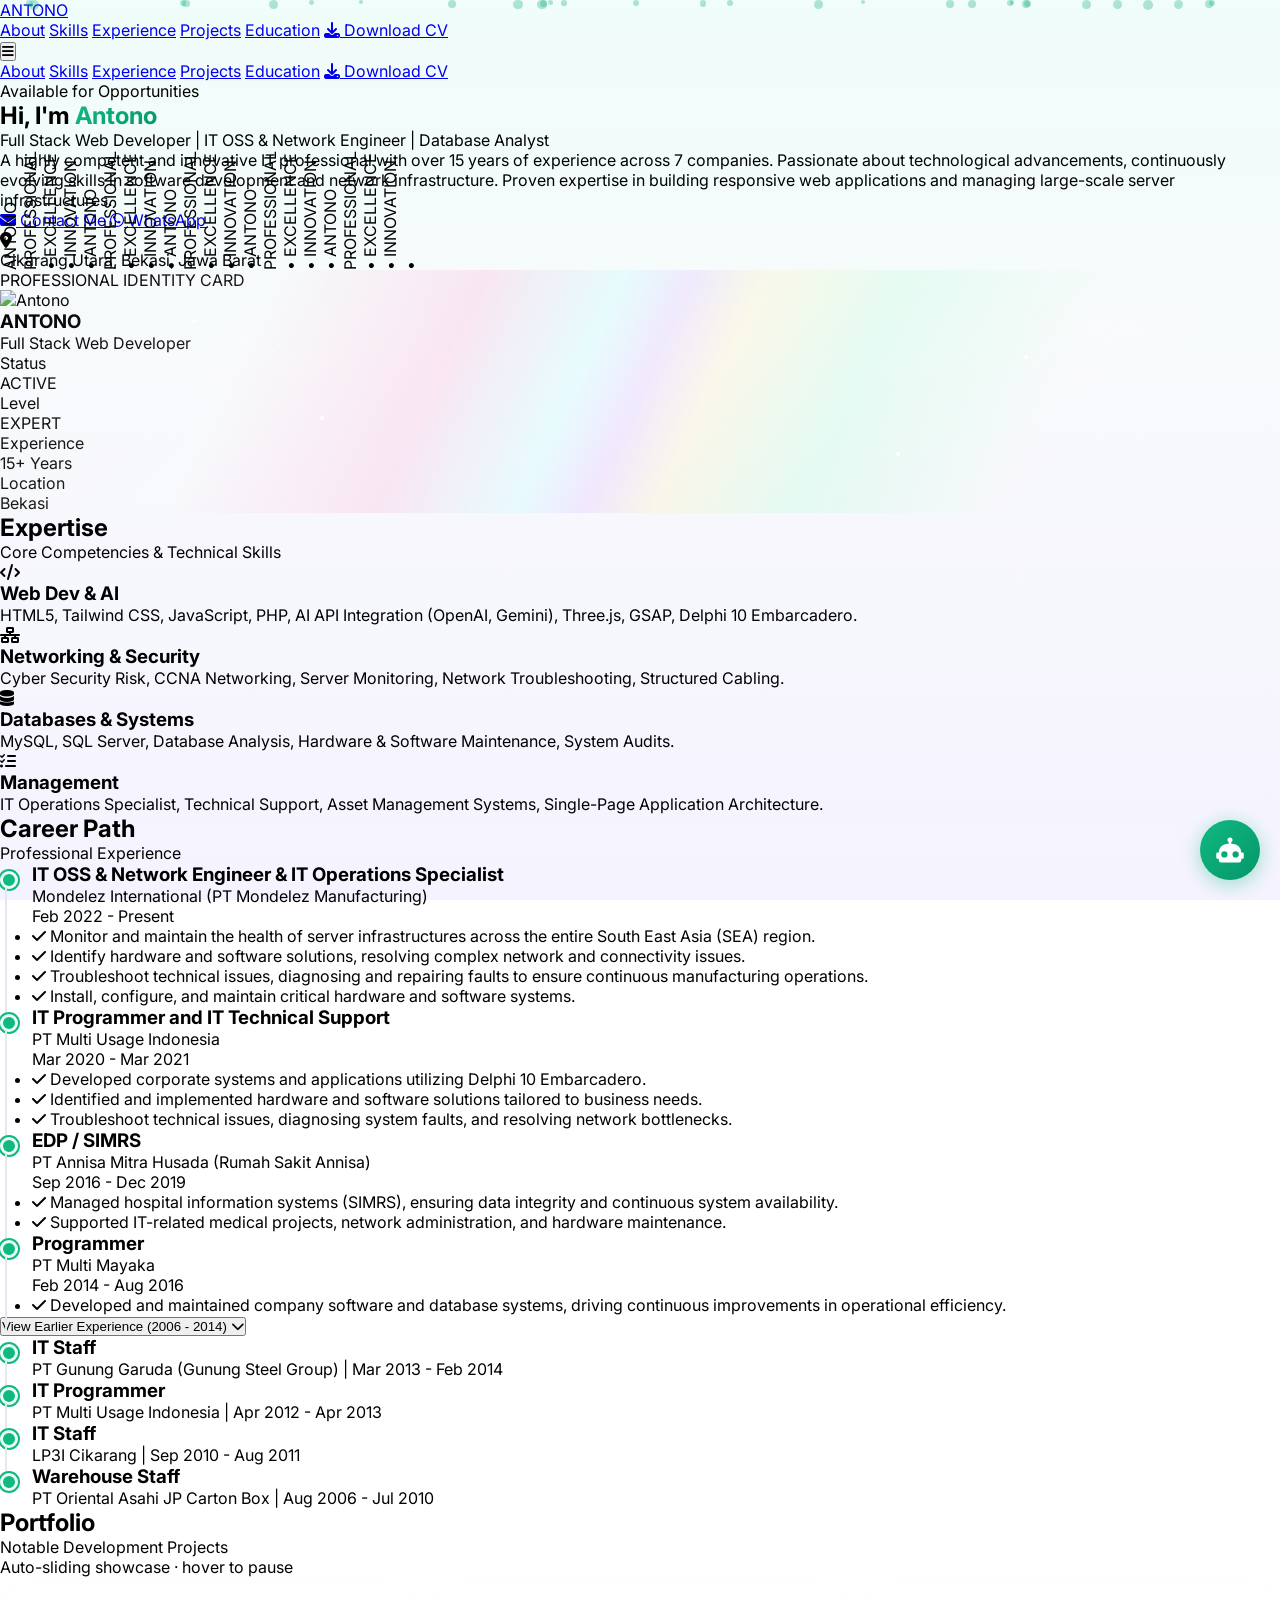
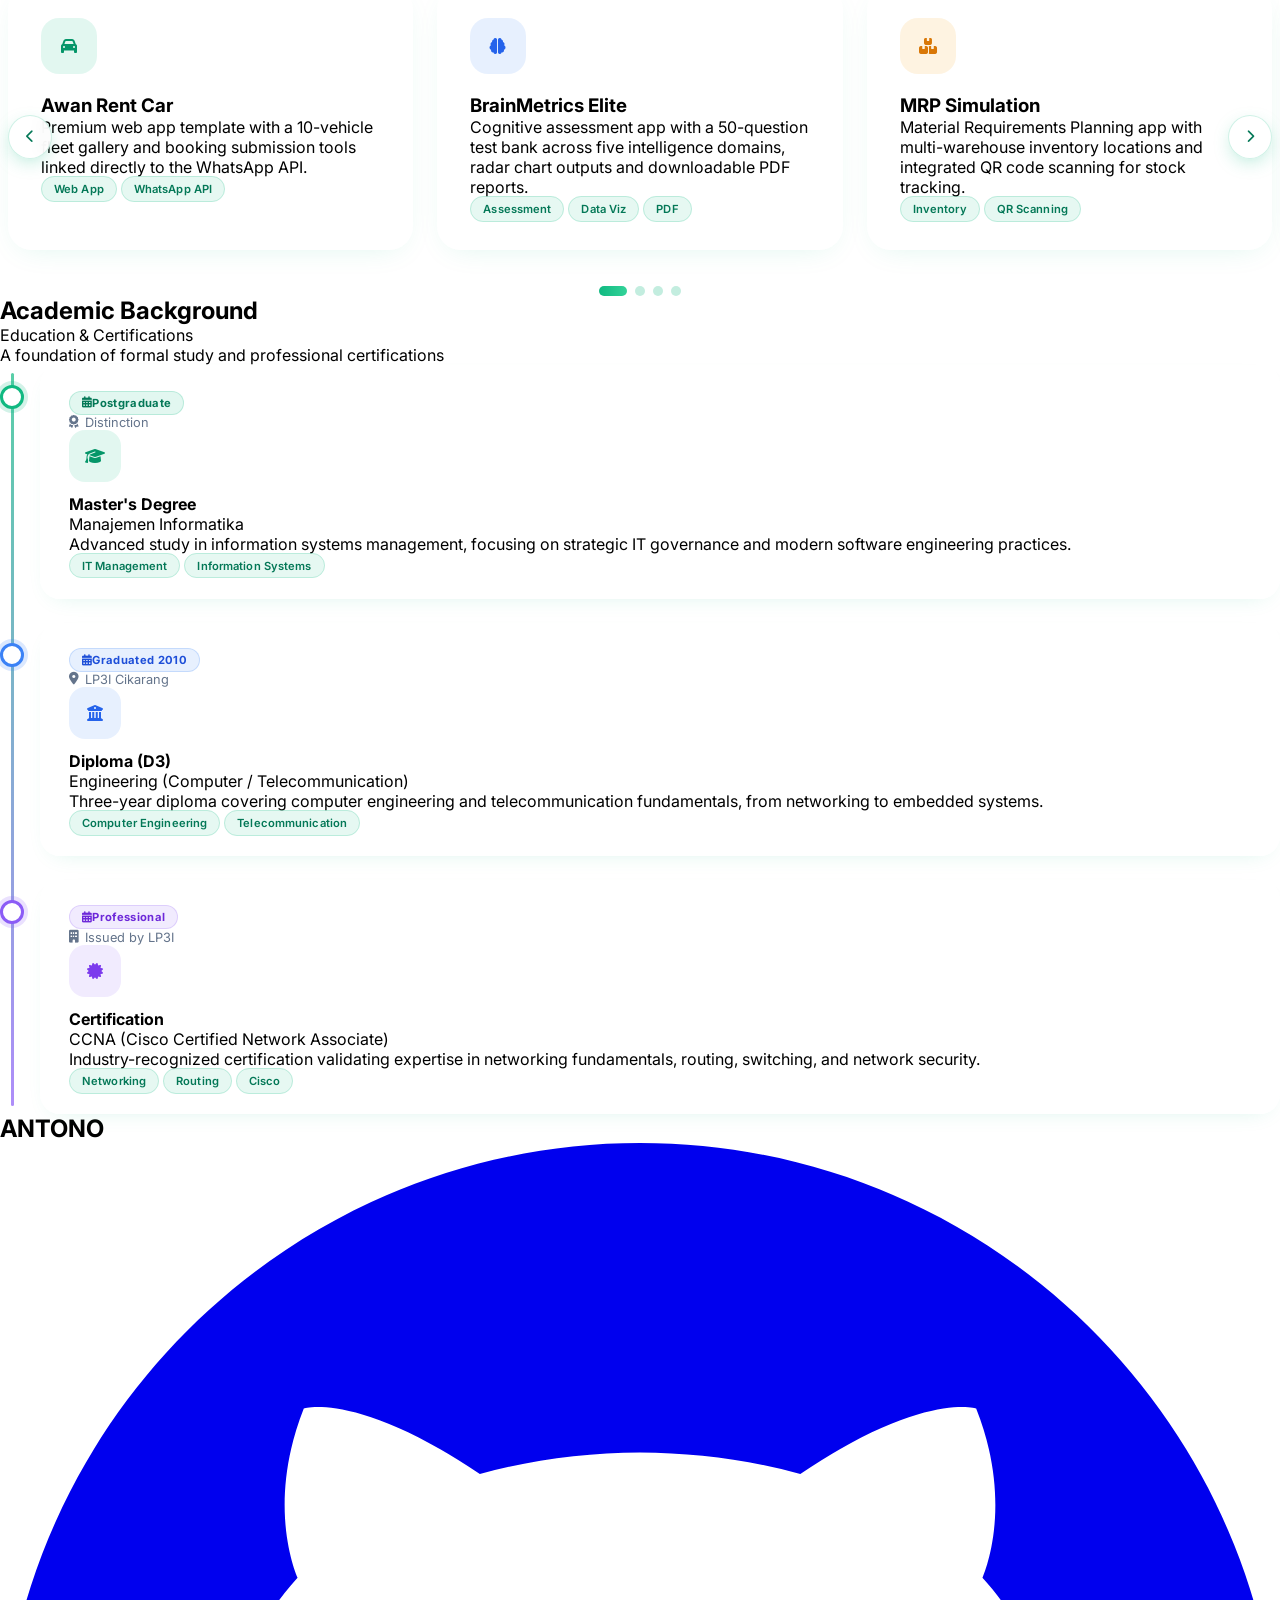
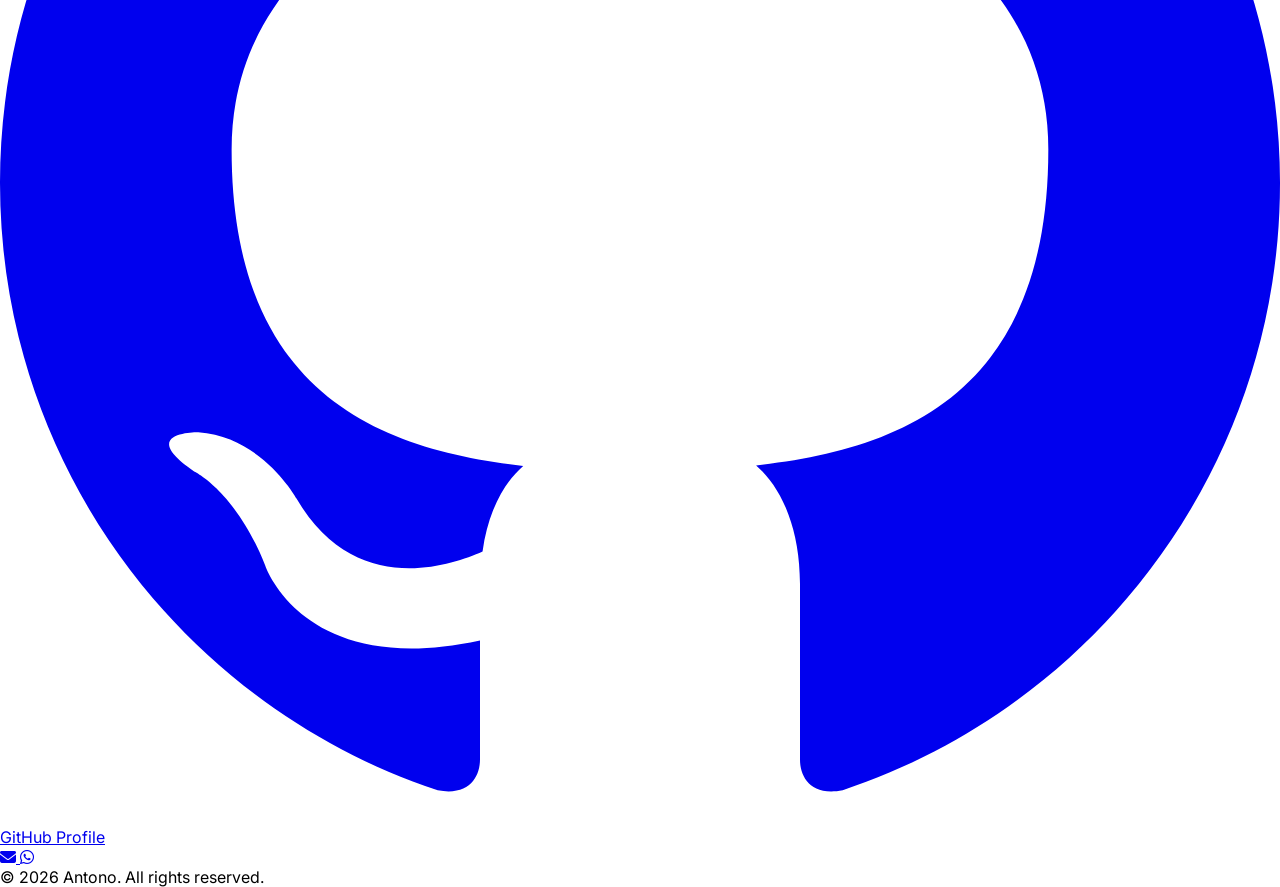
==== commit 25b5815a: "Redesign Academic Background with timeline, glassmorphism cards and scroll reveal" ====
--- a/index.html
+++ b/index.html
@@ -173,6 +173,99 @@
         @media (max-width: 639px) {
             .portfolio-grid-inner { grid-template-columns: 1fr; }
         }
+
+        /* Education Timeline */
+        .edu-timeline {
+            position: relative;
+            padding-left: 2.5rem;
+        }
+        .edu-timeline::before {
+            content: '';
+            position: absolute;
+            left: 11px;
+            top: 8px;
+            bottom: 8px;
+            width: 3px;
+            background: linear-gradient(180deg, #10b981, #8b5cf6);
+            border-radius: 9999px;
+            opacity: 0.7;
+        }
+        .edu-item {
+            position: relative;
+            margin-bottom: 1.5rem;
+        }
+        .edu-item:last-child { margin-bottom: 0; }
+        .edu-node {
+            position: absolute;
+            left: -2.5rem;
+            top: 1.25rem;
+            width: 24px;
+            height: 24px;
+            border-radius: 9999px;
+            background: white;
+            border: 3px solid #10b981;
+            box-shadow: 0 0 0 4px rgba(16, 185, 129, 0.18);
+            transition: all 0.3s ease;
+        }
+        .edu-item:nth-child(2) .edu-node { border-color: #3b82f6; box-shadow: 0 0 0 4px rgba(59, 130, 246, 0.18); }
+        .edu-item:nth-child(3) .edu-node { border-color: #8b5cf6; box-shadow: 0 0 0 4px rgba(139, 92, 246, 0.18); }
+        .edu-card {
+            background: rgba(255, 255, 255, 0.65);
+            backdrop-filter: blur(10px);
+            border: 1px solid rgba(255, 255, 255, 0.7);
+            border-radius: 20px;
+            padding: 1.5rem 1.75rem;
+            box-shadow: 0 8px 24px -14px rgba(16, 185, 129, 0.2);
+            transition: transform 0.35s cubic-bezier(0.22, 1, 0.36, 1), box-shadow 0.35s ease, border-color 0.35s ease;
+            overflow: hidden;
+            position: relative;
+        }
+        .edu-card:hover {
+            transform: translateX(6px);
+            box-shadow: 0 20px 40px -16px rgba(16, 185, 129, 0.3);
+            border-color: rgba(16, 185, 129, 0.3);
+        }
+        .edu-icon {
+            display: inline-flex;
+            align-items: center;
+            justify-content: center;
+            width: 52px;
+            height: 52px;
+            border-radius: 16px;
+            margin-bottom: 0.75rem;
+            transition: transform 0.35s cubic-bezier(0.22, 1, 0.36, 1);
+        }
+        .edu-card:hover .edu-icon { transform: scale(1.1) rotate(-6deg); }
+        .edu-year {
+            display: inline-flex;
+            align-items: center;
+            padding: 0.25rem 0.75rem;
+            border-radius: 9999px;
+            font-size: 0.7rem;
+            font-weight: 700;
+            letter-spacing: 0.03em;
+            background: rgba(16, 185, 129, 0.12);
+            color: #047857;
+            border: 1px solid rgba(16, 185, 129, 0.2);
+        }
+        .edu-item:nth-child(2) .edu-year { background: rgba(59, 130, 246, 0.12); color: #1d4ed8; border-color: rgba(59, 130, 246, 0.2); }
+        .edu-item:nth-child(3) .edu-year { background: rgba(139, 92, 246, 0.12); color: #6d28d9; border-color: rgba(139, 92, 246, 0.2); }
+        .edu-stat {
+            display: flex;
+            align-items: center;
+            gap: 0.4rem;
+            font-size: 0.8rem;
+            color: #64748b;
+        }
+        .edu-reveal {
+            opacity: 0;
+            transform: translateY(20px);
+            transition: opacity 0.6s ease, transform 0.6s cubic-bezier(0.22, 1, 0.36, 1);
+        }
+        .edu-reveal.visible {
+            opacity: 1;
+            transform: translateY(0);
+        }
         
         /* Timeline styles */
         .timeline-item { position: relative; padding-left: 2rem; }
@@ -972,47 +1065,78 @@
     </section>
     
     
-    <!-- Education Section -->
+<!-- Education Section -->
     <section id="education" class="py-20 bg-slate-50/60 backdrop-blur-sm">
-        <div class="max-w-3xl mx-auto px-4 sm:px-6 lg:px-8">
-            <div class="text-center mb-12">
+        <div class="max-w-4xl mx-auto px-4 sm:px-6 lg:px-8">
+            <div class="text-center mb-14">
                 <h2 class="text-sm font-semibold text-emerald-600 tracking-wider uppercase">Academic Background</h2>
-                <p class="mt-2 text-3xl leading-8 font-bold tracking-tight text-slate-900">Education & Certifications</p>
+                <p class="mt-2 text-3xl leading-8 font-bold tracking-tight text-slate-900 sm:text-4xl">Education &amp; Certifications</p>
+                <p class="mt-3 text-sm text-slate-500">A foundation of formal study and professional certifications</p>
             </div>
-            
-            
-            <div class="bg-white shadow-sm rounded-2xl overflow-hidden border border-slate-100">
-                <ul class="divide-y divide-slate-100">
-                    <li class="p-6 hover:bg-slate-50 transition-colors flex items-start">
-                        <div class="flex-shrink-0 mr-4 mt-1 text-emerald-600">
+
+            <div class="edu-timeline">
+
+                <div class="edu-item edu-reveal">
+                    <span class="edu-node"></span>
+                    <div class="edu-card">
+                        <div class="flex flex-wrap items-center justify-between gap-3 mb-2">
+                            <span class="edu-year"><i class="fas fa-calendar-alt mr-1.5"></i>Postgraduate</span>
+                            <span class="edu-stat"><i class="fas fa-award text-emerald-500"></i> Distinction</span>
+                        </div>
+                        <div class="edu-icon" style="background: rgba(16, 185, 129, 0.12); color: #059669;">
                             <i class="fas fa-graduation-cap text-2xl"></i>
                         </div>
-                        <div>
-                            <h4 class="text-lg font-semibold text-slate-900">Master's Degree</h4>
-                            <p class="text-slate-700">Manajemen Informatika</p>
-                        </div>
-                    </li>
-                    <li class="p-6 hover:bg-slate-50 transition-colors flex items-start">
-                        <div class="flex-shrink-0 mr-4 mt-1 text-emerald-600">
+                        <h4 class="text-xl font-bold text-slate-900">Master's Degree</h4>
+                        <p class="text-slate-700 font-medium mt-1">Manajemen Informatika</p>
+                        <p class="text-sm text-slate-500 mt-2 leading-relaxed">Advanced study in information systems management, focusing on strategic IT governance and modern software engineering practices.</p>
+                        <div class="flex flex-wrap gap-2 mt-4">
+                            <span class="portfolio-badge">IT Management</span>
+                            <span class="portfolio-badge">Information Systems</span>
+                        </div>
+                    </div>
+                </div>
+
+                <div class="edu-item edu-reveal">
+                    <span class="edu-node"></span>
+                    <div class="edu-card">
+                        <div class="flex flex-wrap items-center justify-between gap-3 mb-2">
+                            <span class="edu-year"><i class="fas fa-calendar-alt mr-1.5"></i>Graduated 2010</span>
+                            <span class="edu-stat"><i class="fas fa-map-marker-alt text-blue-500"></i> LP3I Cikarang</span>
+                        </div>
+                        <div class="edu-icon" style="background: rgba(59, 130, 246, 0.12); color: #2563eb;">
                             <i class="fas fa-university text-2xl"></i>
                         </div>
-                        <div>
-                            <h4 class="text-lg font-semibold text-slate-900">Diploma (D3)</h4>
-                            <p class="text-slate-700">Engineering (Computer/Telecommunication)</p>
-                            <p class="text-sm text-slate-500 mt-1">LP3I - Graduated 2010</p>
-                        </div>
-                    </li>
-                    <li class="p-6 hover:bg-slate-50 transition-colors flex items-start">
-                        <div class="flex-shrink-0 mr-4 mt-1 text-emerald-600">
+                        <h4 class="text-xl font-bold text-slate-900">Diploma (D3)</h4>
+                        <p class="text-slate-700 font-medium mt-1">Engineering (Computer / Telecommunication)</p>
+                        <p class="text-sm text-slate-500 mt-2 leading-relaxed">Three-year diploma covering computer engineering and telecommunication fundamentals, from networking to embedded systems.</p>
+                        <div class="flex flex-wrap gap-2 mt-4">
+                            <span class="portfolio-badge">Computer Engineering</span>
+                            <span class="portfolio-badge">Telecommunication</span>
+                        </div>
+                    </div>
+                </div>
+
+                <div class="edu-item edu-reveal">
+                    <span class="edu-node"></span>
+                    <div class="edu-card">
+                        <div class="flex flex-wrap items-center justify-between gap-3 mb-2">
+                            <span class="edu-year"><i class="fas fa-calendar-alt mr-1.5"></i>Professional</span>
+                            <span class="edu-stat"><i class="fas fa-building text-purple-500"></i> Issued by LP3I</span>
+                        </div>
+                        <div class="edu-icon" style="background: rgba(139, 92, 246, 0.12); color: #7c3aed;">
                             <i class="fas fa-certificate text-2xl"></i>
                         </div>
-                        <div>
-                            <h4 class="text-lg font-semibold text-slate-900">Certification</h4>
-                            <p class="text-slate-700">CCNA (Cisco Certified Network Associate)</p>
-                            <p class="text-sm text-slate-500 mt-1">Issued by LP3I</p>
-                        </div>
-                    </li>
-                </ul>
+                        <h4 class="text-xl font-bold text-slate-900">Certification</h4>
+                        <p class="text-slate-700 font-medium mt-1">CCNA (Cisco Certified Network Associate)</p>
+                        <p class="text-sm text-slate-500 mt-2 leading-relaxed">Industry-recognized certification validating expertise in networking fundamentals, routing, switching, and network security.</p>
+                        <div class="flex flex-wrap gap-2 mt-4">
+                            <span class="portfolio-badge">Networking</span>
+                            <span class="portfolio-badge">Routing</span>
+                            <span class="portfolio-badge">Cisco</span>
+                        </div>
+                    </div>
+                </div>
+
             </div>
         </div>
     </section>
@@ -1244,6 +1368,27 @@
 
             start();
         })();
+
+        // Education reveal on scroll
+        (function () {
+            const items = document.querySelectorAll('.edu-reveal');
+            if (!items.length) return;
+            if (!('IntersectionObserver' in window)) {
+                items.forEach(function (el) { el.classList.add('visible'); });
+                return;
+            }
+            const observer = new IntersectionObserver(function (entries) {
+                entries.forEach(function (entry) {
+                    if (entry.isIntersecting) {
+                        const el = entry.target;
+                        const delay = Array.from(items).indexOf(el) * 140;
+                        setTimeout(function () { el.classList.add('visible'); }, delay);
+                        observer.unobserve(el);
+                    }
+                });
+            }, { threshold: 0.2 });
+            items.forEach(function (el) { observer.observe(el); });
+        })();
     </script>
 </body>
 </html>
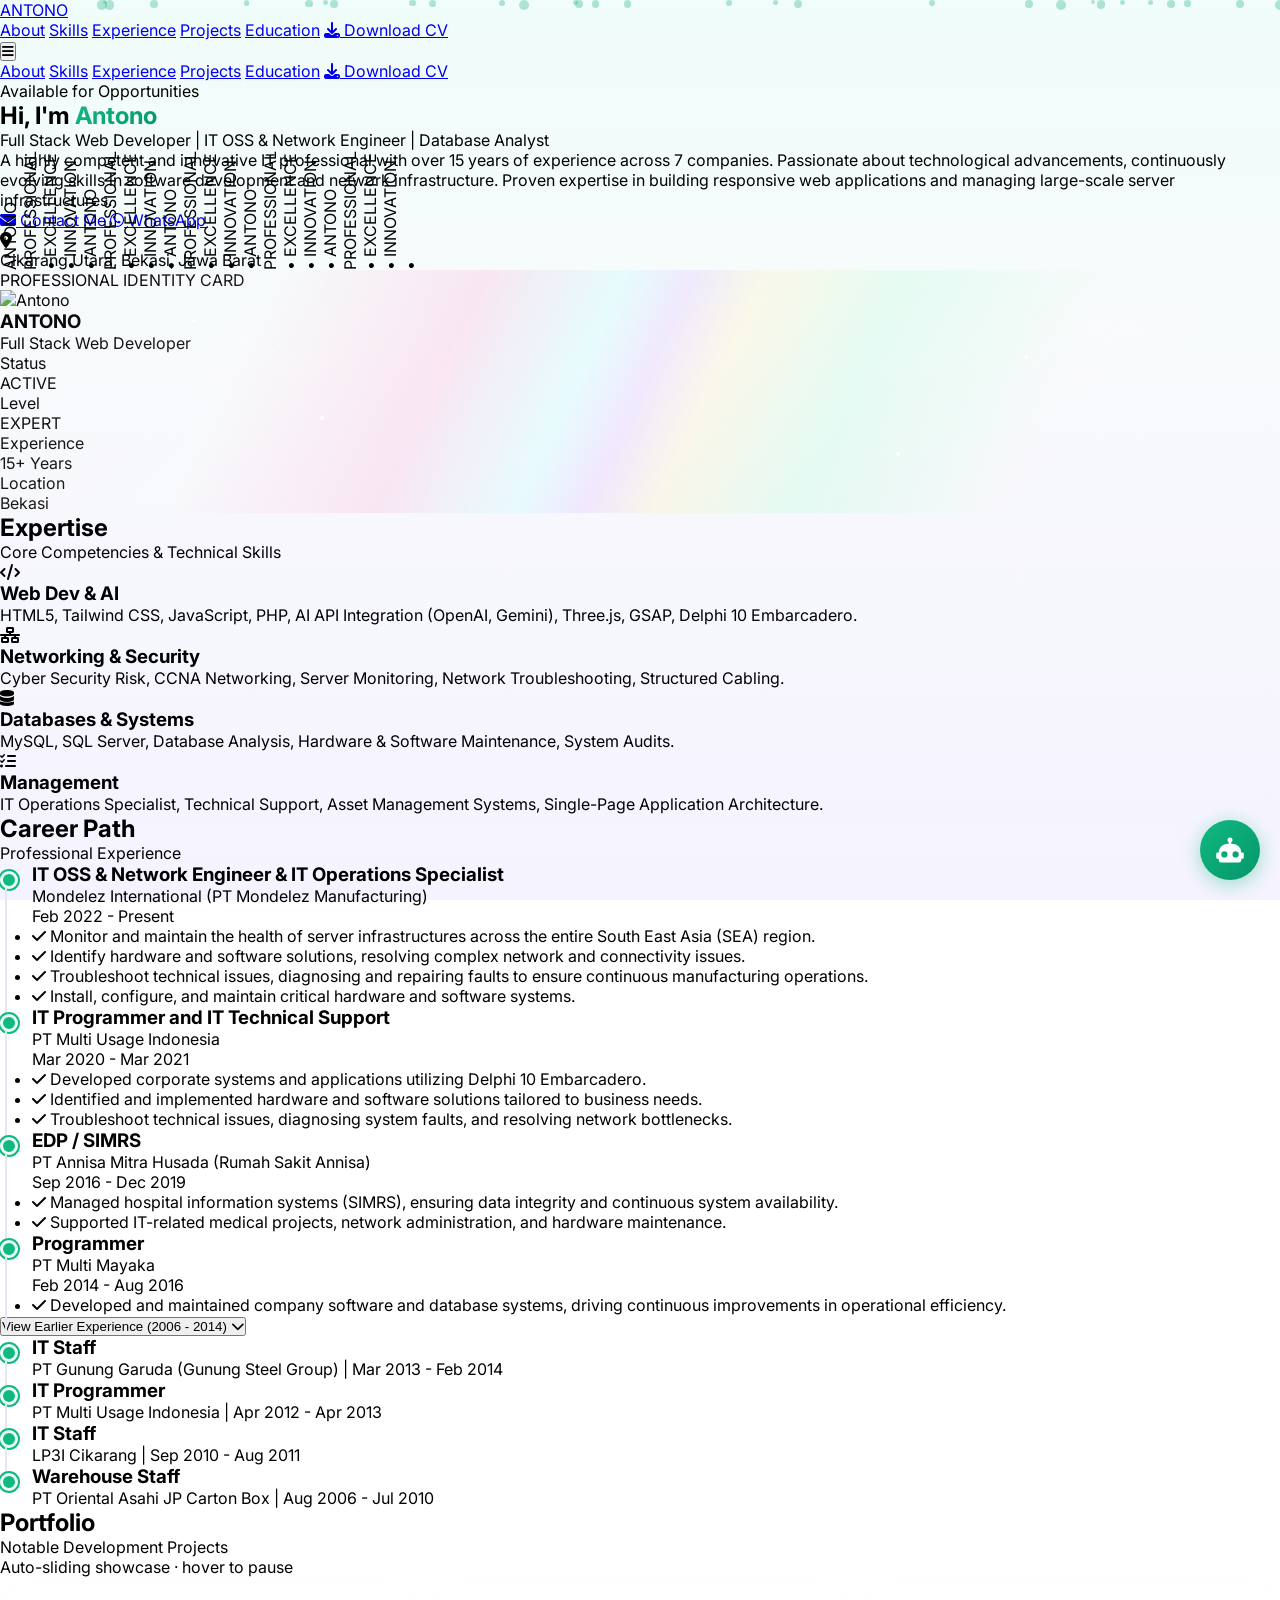
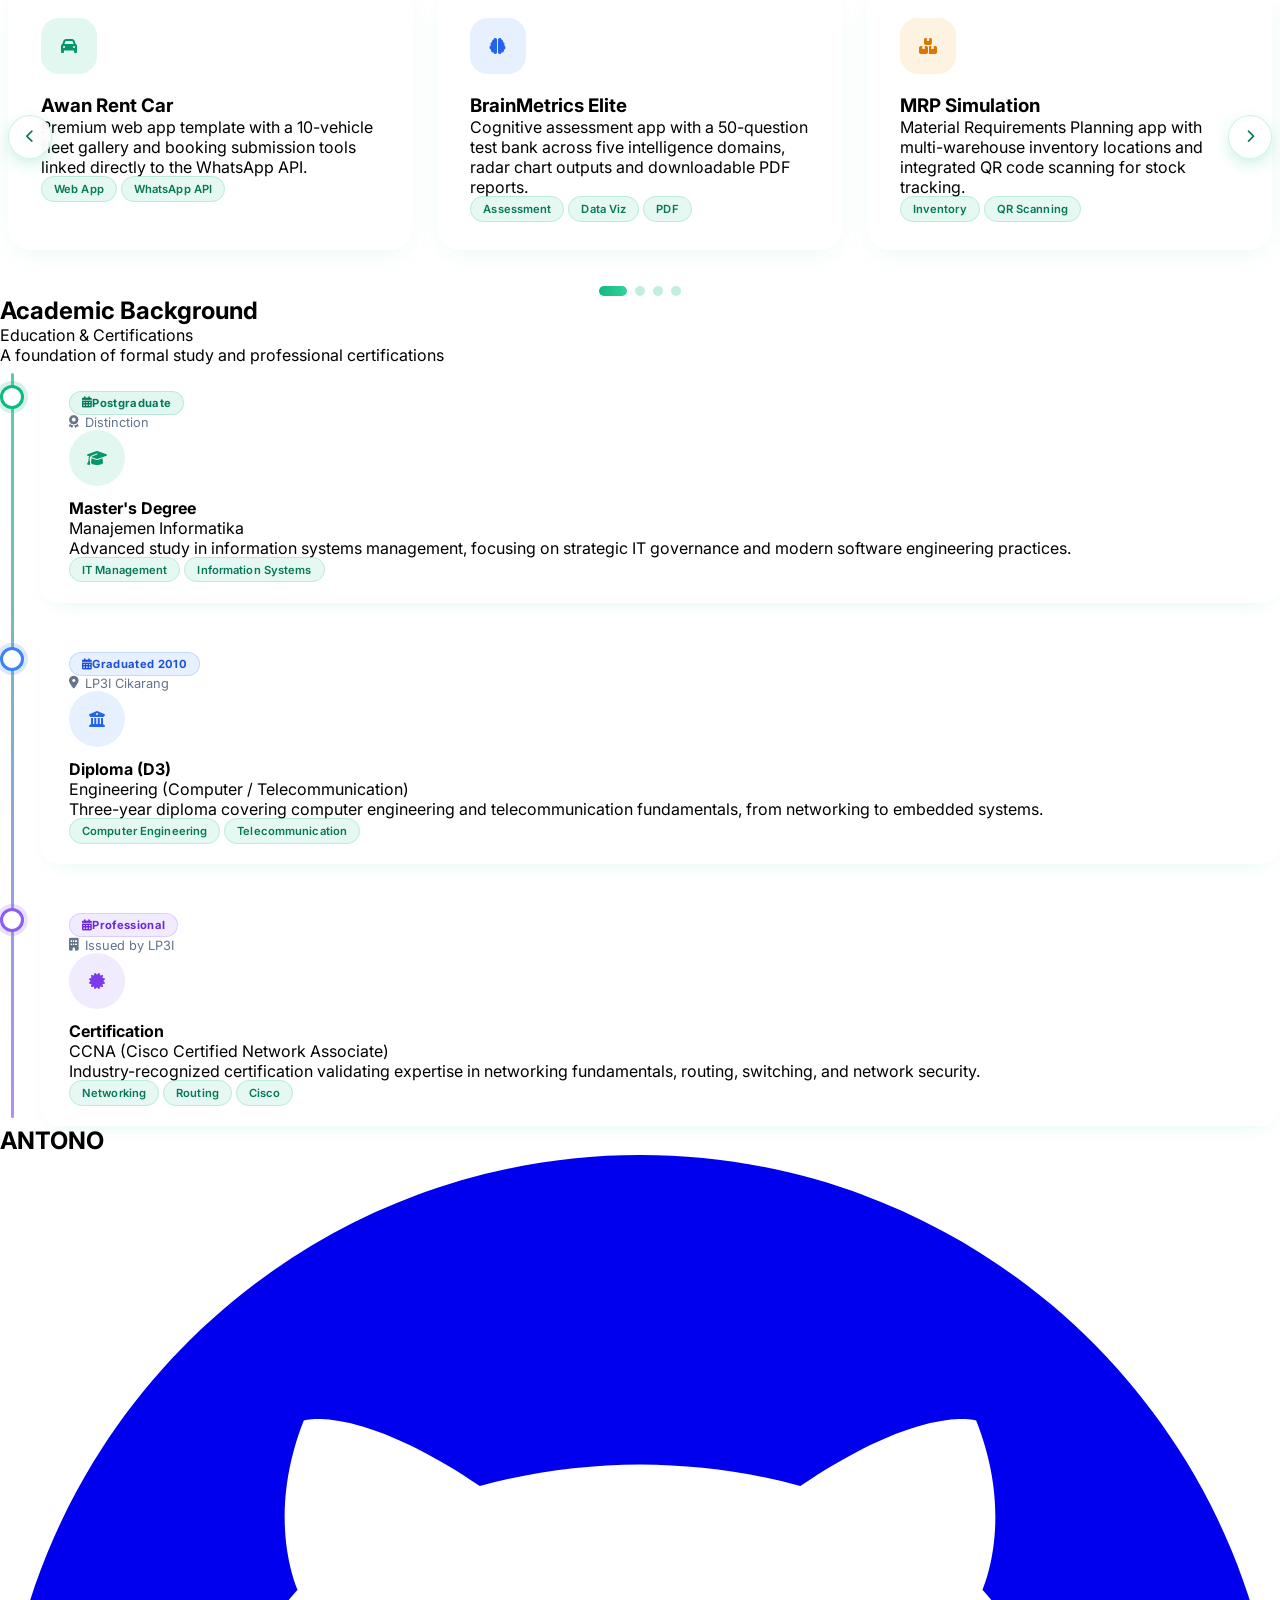
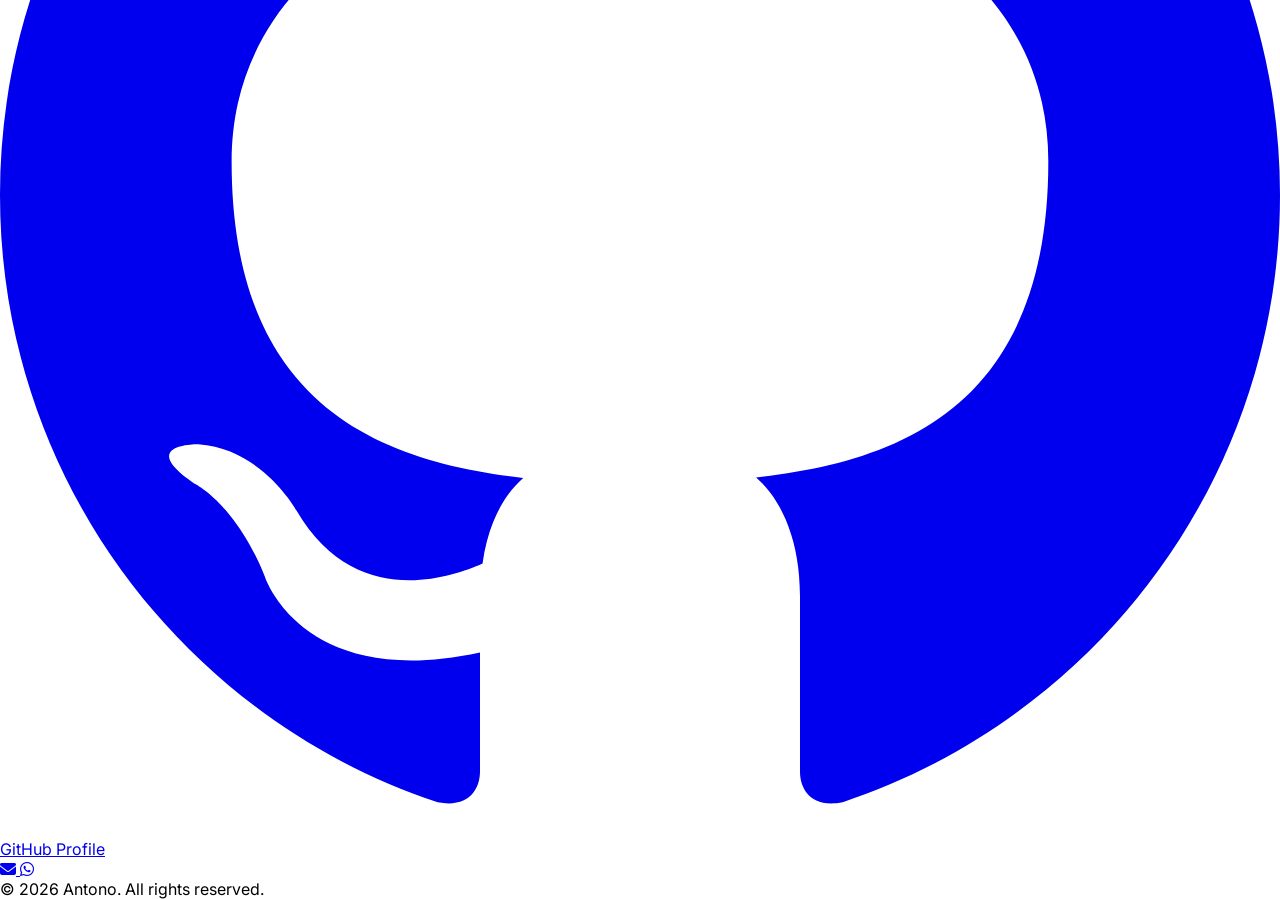
==== commit d63ca5e9: "Make Academic Background icons circular" ====
--- a/index.html
+++ b/index.html
@@ -229,9 +229,9 @@
             display: inline-flex;
             align-items: center;
             justify-content: center;
-            width: 52px;
-            height: 52px;
-            border-radius: 16px;
+            width: 56px;
+            height: 56px;
+            border-radius: 9999px;
             margin-bottom: 0.75rem;
             transition: transform 0.35s cubic-bezier(0.22, 1, 0.36, 1);
         }
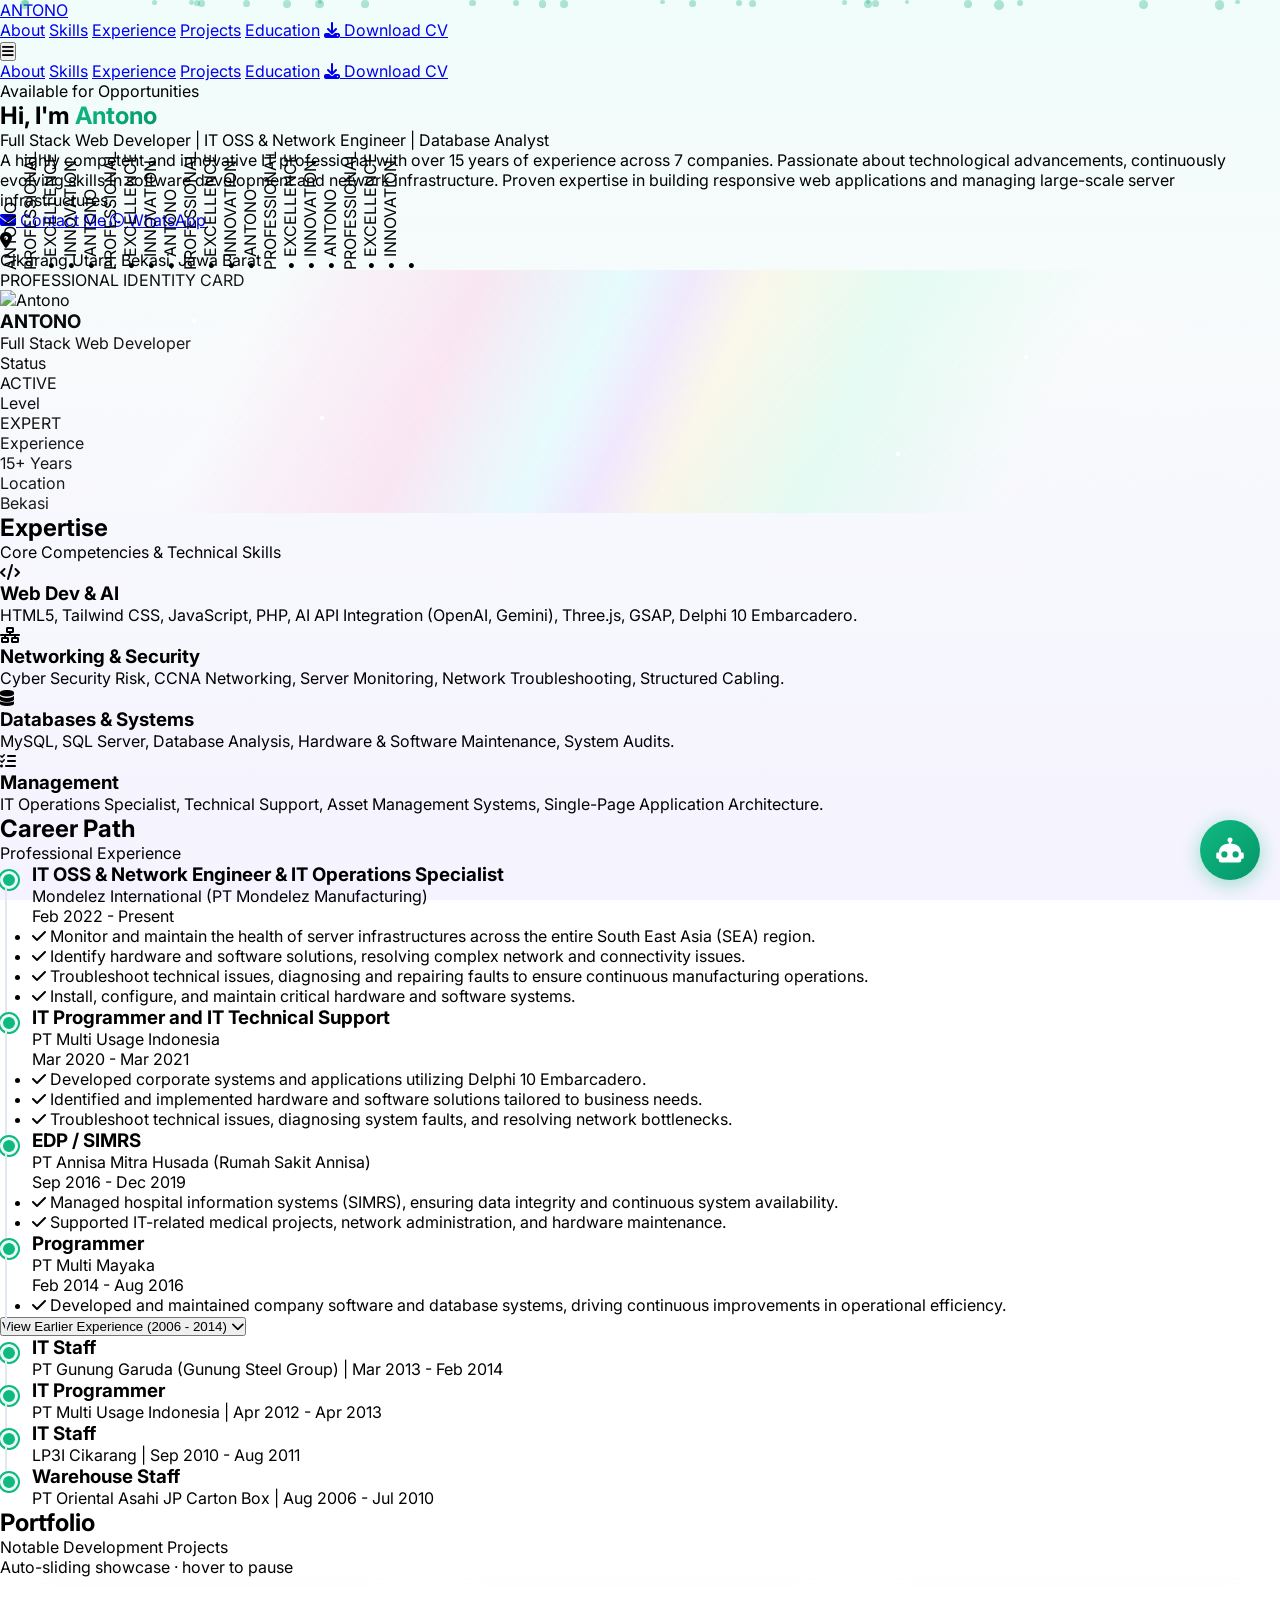
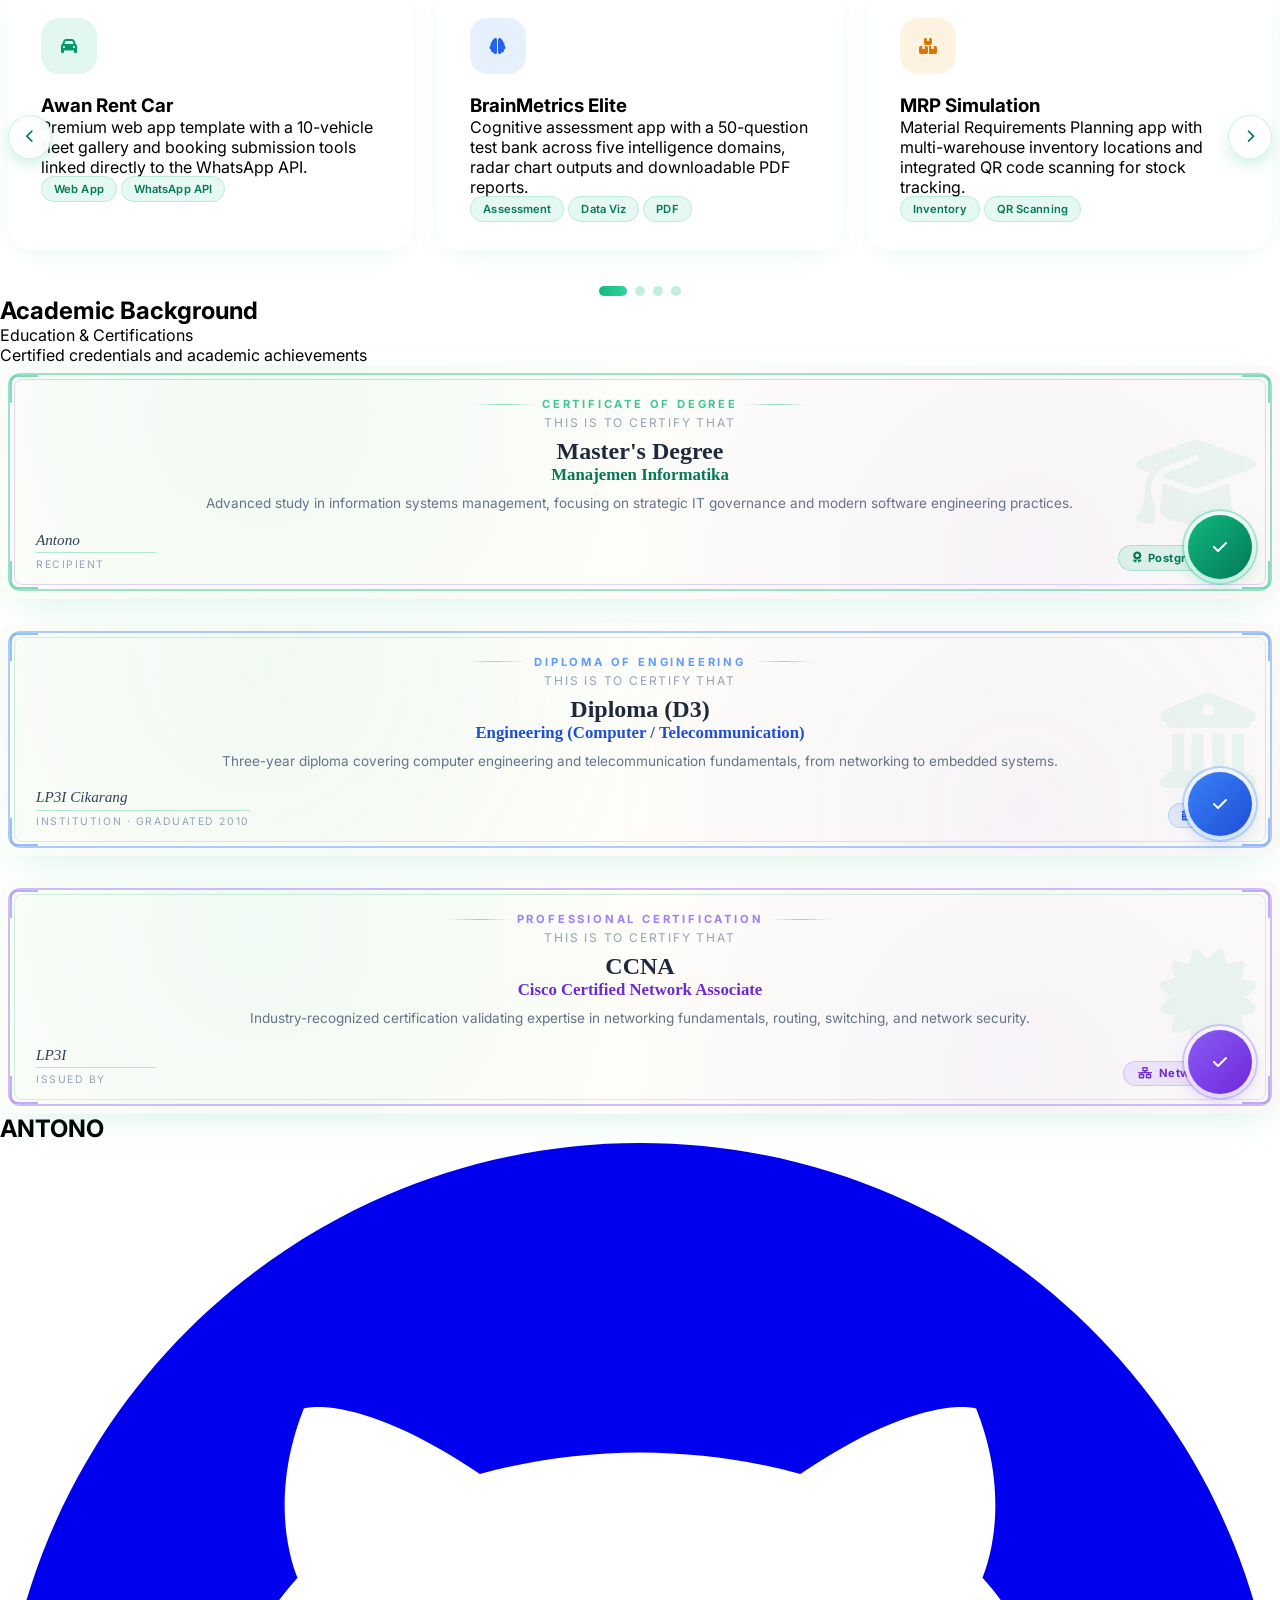
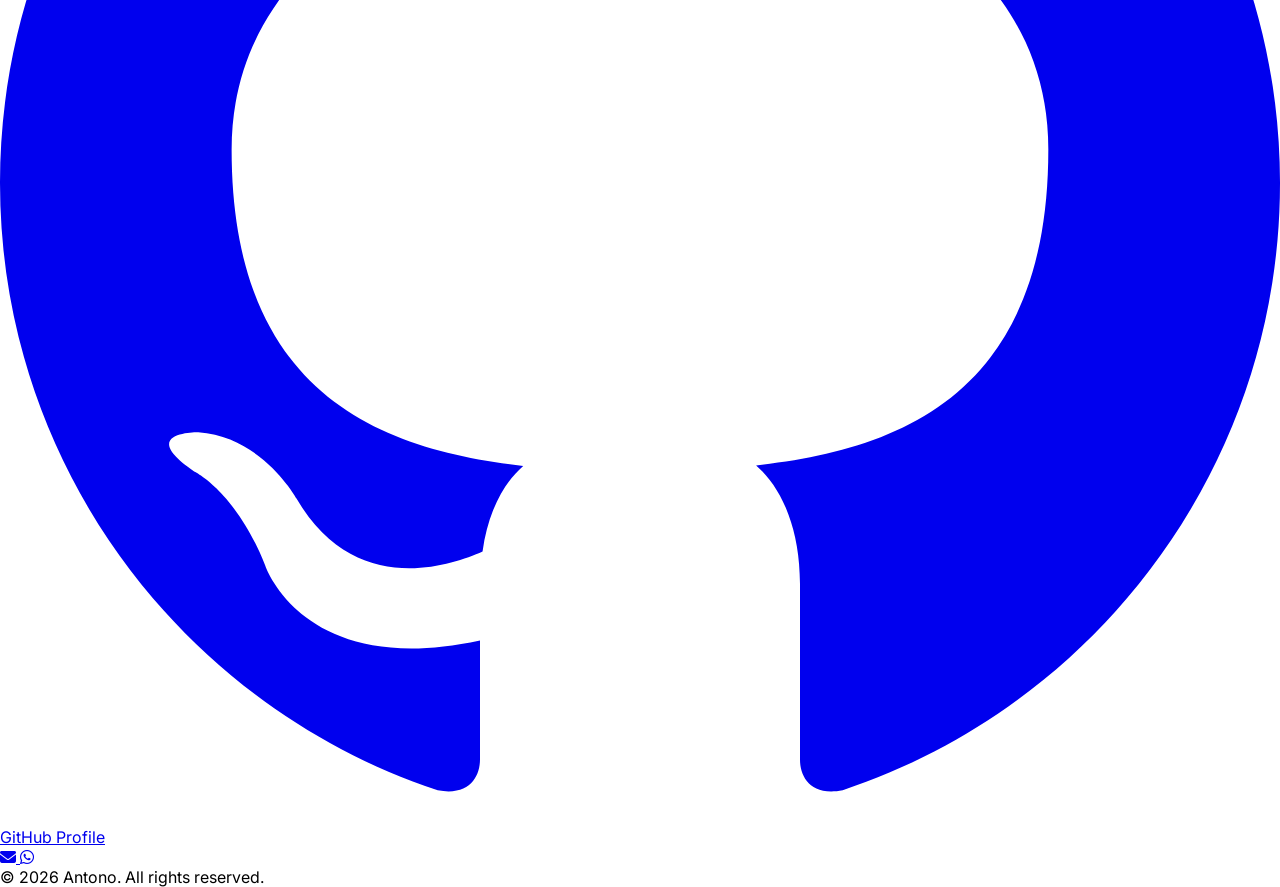
==== commit 2e11ad8f: "Redesign Academic Background as premium certificates with seal, frame and ornaments" ====
--- a/index.html
+++ b/index.html
@@ -174,89 +174,184 @@
             .portfolio-grid-inner { grid-template-columns: 1fr; }
         }
 
-        /* Education Timeline */
-        .edu-timeline {
+        /* Education Certificates */
+        .edu-cert {
             position: relative;
-            padding-left: 2.5rem;
-        }
-        .edu-timeline::before {
+            background:
+                radial-gradient(circle at 20% 20%, rgba(16, 185, 129, 0.06), transparent 40%),
+                radial-gradient(circle at 80% 80%, rgba(139, 92, 246, 0.06), transparent 40%),
+                linear-gradient(135deg, #fffefb 0%, #fdfcf7 100%);
+            border-radius: 18px;
+            padding: 2rem 2.25rem 1.75rem;
+            box-shadow: 0 12px 40px -18px rgba(16, 185, 129, 0.25);
+            overflow: hidden;
+            transition: transform 0.4s cubic-bezier(0.22, 1, 0.36, 1), box-shadow 0.4s ease;
+            margin-bottom: 1.5rem;
+        }
+        .edu-cert:last-child { margin-bottom: 0; }
+        .edu-cert:hover {
+            transform: translateY(-6px);
+            box-shadow: 0 24px 50px -20px rgba(16, 185, 129, 0.35);
+        }
+        .edu-cert::before {
             content: '';
             position: absolute;
-            left: 11px;
-            top: 8px;
-            bottom: 8px;
-            width: 3px;
-            background: linear-gradient(180deg, #10b981, #8b5cf6);
+            inset: 8px;
+            border: 2px solid rgba(16, 185, 129, 0.4);
+            border-radius: 12px;
+            pointer-events: none;
+        }
+        .edu-cert::after {
+            content: '';
+            position: absolute;
+            inset: 14px;
+            border: 1px solid rgba(139, 92, 246, 0.25);
+            border-radius: 8px;
+            pointer-events: none;
+        }
+        .edu-corner {
+            position: absolute;
+            width: 28px;
+            height: 28px;
+            border: 2px solid rgba(16, 185, 129, 0.5);
+            pointer-events: none;
+            z-index: 2;
+        }
+        .edu-corner.tl { top: 10px; left: 10px; border-right: none; border-bottom: none; border-radius: 8px 0 0 0; }
+        .edu-corner.tr { top: 10px; right: 10px; border-left: none; border-bottom: none; border-radius: 0 8px 0 0; }
+        .edu-corner.bl { bottom: 10px; left: 10px; border-right: none; border-top: none; border-radius: 0 0 0 8px; }
+        .edu-corner.br { bottom: 10px; right: 10px; border-left: none; border-top: none; border-radius: 0 0 8px 0; }
+        .edu-watermark {
+            position: absolute;
+            right: 1.5rem;
+            top: 50%;
+            transform: translateY(-50%);
+            font-size: 6rem;
+            color: rgba(16, 185, 129, 0.07);
+            pointer-events: none;
+            z-index: 0;
+        }
+        .edu-cert-body { position: relative; z-index: 1; }
+        .edu-cert-header {
+            display: flex;
+            align-items: center;
+            justify-content: center;
+            gap: 0.5rem;
+            margin-bottom: 0.25rem;
+        }
+        .edu-cert-kicker {
+            font-size: 0.7rem;
+            font-weight: 700;
+            letter-spacing: 0.25em;
+            text-transform: uppercase;
+            color: rgba(16, 185, 129, 0.8);
+        }
+        .edu-cert-line {
+            flex: 1;
+            height: 1px;
+            max-width: 60px;
+            background: linear-gradient(90deg, transparent, rgba(16, 185, 129, 0.5), transparent);
+        }
+        .edu-seal {
+            position: absolute;
+            right: 1.75rem;
+            bottom: 1.25rem;
+            width: 64px;
+            height: 64px;
             border-radius: 9999px;
-            opacity: 0.7;
-        }
-        .edu-item {
-            position: relative;
-            margin-bottom: 1.5rem;
-        }
-        .edu-item:last-child { margin-bottom: 0; }
-        .edu-node {
-            position: absolute;
-            left: -2.5rem;
-            top: 1.25rem;
-            width: 24px;
-            height: 24px;
-            border-radius: 9999px;
-            background: white;
-            border: 3px solid #10b981;
-            box-shadow: 0 0 0 4px rgba(16, 185, 129, 0.18);
-            transition: all 0.3s ease;
-        }
-        .edu-item:nth-child(2) .edu-node { border-color: #3b82f6; box-shadow: 0 0 0 4px rgba(59, 130, 246, 0.18); }
-        .edu-item:nth-child(3) .edu-node { border-color: #8b5cf6; box-shadow: 0 0 0 4px rgba(139, 92, 246, 0.18); }
-        .edu-card {
-            background: rgba(255, 255, 255, 0.65);
-            backdrop-filter: blur(10px);
-            border: 1px solid rgba(255, 255, 255, 0.7);
-            border-radius: 20px;
-            padding: 1.5rem 1.75rem;
-            box-shadow: 0 8px 24px -14px rgba(16, 185, 129, 0.2);
-            transition: transform 0.35s cubic-bezier(0.22, 1, 0.36, 1), box-shadow 0.35s ease, border-color 0.35s ease;
-            overflow: hidden;
-            position: relative;
-        }
-        .edu-card:hover {
-            transform: translateX(6px);
-            box-shadow: 0 20px 40px -16px rgba(16, 185, 129, 0.3);
-            border-color: rgba(16, 185, 129, 0.3);
-        }
-        .edu-icon {
+            display: flex;
+            align-items: center;
+            justify-content: center;
+            background: linear-gradient(135deg, #10b981, #047857);
+            color: white;
+            box-shadow: 0 6px 20px -6px rgba(16, 185, 129, 0.6), 0 0 0 4px rgba(255, 255, 255, 0.9), 0 0 0 6px rgba(16, 185, 129, 0.3);
+            transition: transform 0.4s cubic-bezier(0.22, 1, 0.36, 1);
+            z-index: 2;
+        }
+        .edu-cert:hover .edu-seal { transform: rotate(12deg) scale(1.08); }
+        .edu-seal.blue { background: linear-gradient(135deg, #3b82f6, #1d4ed8); box-shadow: 0 6px 20px -6px rgba(59, 130, 246, 0.6), 0 0 0 4px rgba(255, 255, 255, 0.9), 0 0 0 6px rgba(59, 130, 246, 0.3); }
+        .edu-seal.purple { background: linear-gradient(135deg, #8b5cf6, #6d28d9); box-shadow: 0 6px 20px -6px rgba(139, 92, 246, 0.6), 0 0 0 4px rgba(255, 255, 255, 0.9), 0 0 0 6px rgba(139, 92, 246, 0.3); }
+        .edu-cert-title {
+            font-family: 'Georgia', 'Times New Roman', serif;
+            font-size: 1.5rem;
+            font-weight: 700;
+            color: #1e293b;
+            text-align: center;
+            margin-top: 0.5rem;
+        }
+        .edu-cert-subtitle {
+            text-align: center;
+            font-size: 0.75rem;
+            letter-spacing: 0.15em;
+            text-transform: uppercase;
+            color: #94a3b8;
+            margin-bottom: 0.5rem;
+        }
+        .edu-cert-credential {
+            text-align: center;
+            font-family: 'Georgia', 'Times New Roman', serif;
+            font-size: 1.05rem;
+            font-weight: 600;
+            color: #047857;
+            margin-bottom: 0.5rem;
+        }
+        .edu-cert-desc {
+            text-align: center;
+            font-size: 0.85rem;
+            color: #64748b;
+            line-height: 1.6;
+            max-width: 85%;
+            margin: 0 auto 1rem;
+        }
+        .edu-cert-foot {
+            display: flex;
+            align-items: flex-end;
+            justify-content: space-between;
+            gap: 1rem;
+            margin-top: 0.5rem;
+        }
+        .edu-sign { text-align: left; }
+        .edu-sign-label {
+            font-size: 0.65rem;
+            letter-spacing: 0.15em;
+            text-transform: uppercase;
+            color: #94a3b8;
+            border-top: 1px solid rgba(16, 185, 129, 0.3);
+            padding-top: 0.3rem;
+            min-width: 120px;
+        }
+        .edu-sign-value {
+            font-family: 'Georgia', 'Times New Roman', serif;
+            font-style: italic;
+            font-size: 0.95rem;
+            color: #334155;
+            margin-bottom: 0.2rem;
+        }
+        .edu-ribbon {
             display: inline-flex;
             align-items: center;
-            justify-content: center;
-            width: 56px;
-            height: 56px;
-            border-radius: 9999px;
-            margin-bottom: 0.75rem;
-            transition: transform 0.35s cubic-bezier(0.22, 1, 0.36, 1);
-        }
-        .edu-card:hover .edu-icon { transform: scale(1.1) rotate(-6deg); }
-        .edu-year {
-            display: inline-flex;
-            align-items: center;
-            padding: 0.25rem 0.75rem;
+            gap: 0.4rem;
+            padding: 0.3rem 0.85rem;
             border-radius: 9999px;
             font-size: 0.7rem;
             font-weight: 700;
-            letter-spacing: 0.03em;
+            letter-spacing: 0.05em;
             background: rgba(16, 185, 129, 0.12);
             color: #047857;
-            border: 1px solid rgba(16, 185, 129, 0.2);
-        }
-        .edu-item:nth-child(2) .edu-year { background: rgba(59, 130, 246, 0.12); color: #1d4ed8; border-color: rgba(59, 130, 246, 0.2); }
-        .edu-item:nth-child(3) .edu-year { background: rgba(139, 92, 246, 0.12); color: #6d28d9; border-color: rgba(139, 92, 246, 0.2); }
-        .edu-stat {
-            display: flex;
-            align-items: center;
-            gap: 0.4rem;
-            font-size: 0.8rem;
-            color: #64748b;
-        }
+            border: 1px solid rgba(16, 185, 129, 0.25);
+        }
+        .edu-cert:nth-of-type(2) .edu-ribbon { background: rgba(59, 130, 246, 0.12); color: #1d4ed8; border-color: rgba(59, 130, 246, 0.25); }
+        .edu-cert:nth-of-type(2) .edu-cert-credential { color: #1d4ed8; }
+        .edu-cert:nth-of-type(2) .edu-cert-kicker { color: rgba(59, 130, 246, 0.8); }
+        .edu-cert:nth-of-type(2)::before { border-color: rgba(59, 130, 246, 0.4); }
+        .edu-cert:nth-of-type(2)::after { border-color: rgba(16, 185, 129, 0.2); }
+        .edu-cert:nth-of-type(2) .edu-corner { border-color: rgba(59, 130, 246, 0.5); }
+        .edu-cert:nth-of-type(3) .edu-ribbon { background: rgba(139, 92, 246, 0.12); color: #6d28d9; border-color: rgba(139, 92, 246, 0.25); }
+        .edu-cert:nth-of-type(3) .edu-cert-credential { color: #6d28d9; }
+        .edu-cert:nth-of-type(3) .edu-cert-kicker { color: rgba(139, 92, 246, 0.8); }
+        .edu-cert:nth-of-type(3)::before { border-color: rgba(139, 92, 246, 0.4); }
+        .edu-cert:nth-of-type(3)::after { border-color: rgba(16, 185, 129, 0.2); }
+        .edu-cert:nth-of-type(3) .edu-corner { border-color: rgba(139, 92, 246, 0.5); }
         .edu-reveal {
             opacity: 0;
             transform: translateY(20px);
@@ -1071,70 +1166,93 @@
             <div class="text-center mb-14">
                 <h2 class="text-sm font-semibold text-emerald-600 tracking-wider uppercase">Academic Background</h2>
                 <p class="mt-2 text-3xl leading-8 font-bold tracking-tight text-slate-900 sm:text-4xl">Education &amp; Certifications</p>
-                <p class="mt-3 text-sm text-slate-500">A foundation of formal study and professional certifications</p>
+                <p class="mt-3 text-sm text-slate-500">Certified credentials and academic achievements</p>
             </div>
 
-            <div class="edu-timeline">
-
-                <div class="edu-item edu-reveal">
-                    <span class="edu-node"></span>
-                    <div class="edu-card">
-                        <div class="flex flex-wrap items-center justify-between gap-3 mb-2">
-                            <span class="edu-year"><i class="fas fa-calendar-alt mr-1.5"></i>Postgraduate</span>
-                            <span class="edu-stat"><i class="fas fa-award text-emerald-500"></i> Distinction</span>
-                        </div>
-                        <div class="edu-icon" style="background: rgba(16, 185, 129, 0.12); color: #059669;">
-                            <i class="fas fa-graduation-cap text-2xl"></i>
-                        </div>
-                        <h4 class="text-xl font-bold text-slate-900">Master's Degree</h4>
-                        <p class="text-slate-700 font-medium mt-1">Manajemen Informatika</p>
-                        <p class="text-sm text-slate-500 mt-2 leading-relaxed">Advanced study in information systems management, focusing on strategic IT governance and modern software engineering practices.</p>
-                        <div class="flex flex-wrap gap-2 mt-4">
-                            <span class="portfolio-badge">IT Management</span>
-                            <span class="portfolio-badge">Information Systems</span>
-                        </div>
-                    </div>
-                </div>
-
-                <div class="edu-item edu-reveal">
-                    <span class="edu-node"></span>
-                    <div class="edu-card">
-                        <div class="flex flex-wrap items-center justify-between gap-3 mb-2">
-                            <span class="edu-year"><i class="fas fa-calendar-alt mr-1.5"></i>Graduated 2010</span>
-                            <span class="edu-stat"><i class="fas fa-map-marker-alt text-blue-500"></i> LP3I Cikarang</span>
-                        </div>
-                        <div class="edu-icon" style="background: rgba(59, 130, 246, 0.12); color: #2563eb;">
-                            <i class="fas fa-university text-2xl"></i>
-                        </div>
-                        <h4 class="text-xl font-bold text-slate-900">Diploma (D3)</h4>
-                        <p class="text-slate-700 font-medium mt-1">Engineering (Computer / Telecommunication)</p>
-                        <p class="text-sm text-slate-500 mt-2 leading-relaxed">Three-year diploma covering computer engineering and telecommunication fundamentals, from networking to embedded systems.</p>
-                        <div class="flex flex-wrap gap-2 mt-4">
-                            <span class="portfolio-badge">Computer Engineering</span>
-                            <span class="portfolio-badge">Telecommunication</span>
-                        </div>
-                    </div>
-                </div>
-
-                <div class="edu-item edu-reveal">
-                    <span class="edu-node"></span>
-                    <div class="edu-card">
-                        <div class="flex flex-wrap items-center justify-between gap-3 mb-2">
-                            <span class="edu-year"><i class="fas fa-calendar-alt mr-1.5"></i>Professional</span>
-                            <span class="edu-stat"><i class="fas fa-building text-purple-500"></i> Issued by LP3I</span>
-                        </div>
-                        <div class="edu-icon" style="background: rgba(139, 92, 246, 0.12); color: #7c3aed;">
-                            <i class="fas fa-certificate text-2xl"></i>
-                        </div>
-                        <h4 class="text-xl font-bold text-slate-900">Certification</h4>
-                        <p class="text-slate-700 font-medium mt-1">CCNA (Cisco Certified Network Associate)</p>
-                        <p class="text-sm text-slate-500 mt-2 leading-relaxed">Industry-recognized certification validating expertise in networking fundamentals, routing, switching, and network security.</p>
-                        <div class="flex flex-wrap gap-2 mt-4">
-                            <span class="portfolio-badge">Networking</span>
-                            <span class="portfolio-badge">Routing</span>
-                            <span class="portfolio-badge">Cisco</span>
-                        </div>
-                    </div>
+            <div class="edu-stack">
+
+                <!-- Certificate 1 -->
+                <div class="edu-cert edu-reveal">
+                    <span class="edu-corner tl"></span>
+                    <span class="edu-corner tr"></span>
+                    <span class="edu-corner bl"></span>
+                    <span class="edu-corner br"></span>
+                    <i class="fas fa-graduation-cap edu-watermark"></i>
+                    <div class="edu-cert-body">
+                        <div class="edu-cert-header">
+                            <span class="edu-cert-line"></span>
+                            <span class="edu-cert-kicker">Certificate of Degree</span>
+                            <span class="edu-cert-line"></span>
+                        </div>
+                        <p class="edu-cert-subtitle">This is to certify that</p>
+                        <h3 class="edu-cert-title">Master's Degree</h3>
+                        <p class="edu-cert-credential">Manajemen Informatika</p>
+                        <p class="edu-cert-desc">Advanced study in information systems management, focusing on strategic IT governance and modern software engineering practices.</p>
+                        <div class="edu-cert-foot">
+                            <div class="edu-sign">
+                                <p class="edu-sign-value">Antono</p>
+                                <p class="edu-sign-label">Recipient</p>
+                            </div>
+                            <span class="edu-ribbon"><i class="fas fa-award"></i> Postgraduate</span>
+                        </div>
+                    </div>
+                    <div class="edu-seal" title="Verified"><i class="fas fa-check text-xl"></i></div>
+                </div>
+
+                <!-- Certificate 2 -->
+                <div class="edu-cert edu-reveal">
+                    <span class="edu-corner tl"></span>
+                    <span class="edu-corner tr"></span>
+                    <span class="edu-corner bl"></span>
+                    <span class="edu-corner br"></span>
+                    <i class="fas fa-university edu-watermark"></i>
+                    <div class="edu-cert-body">
+                        <div class="edu-cert-header">
+                            <span class="edu-cert-line"></span>
+                            <span class="edu-cert-kicker">Diploma of Engineering</span>
+                            <span class="edu-cert-line"></span>
+                        </div>
+                        <p class="edu-cert-subtitle">This is to certify that</p>
+                        <h3 class="edu-cert-title">Diploma (D3)</h3>
+                        <p class="edu-cert-credential">Engineering (Computer / Telecommunication)</p>
+                        <p class="edu-cert-desc">Three-year diploma covering computer engineering and telecommunication fundamentals, from networking to embedded systems.</p>
+                        <div class="edu-cert-foot">
+                            <div class="edu-sign">
+                                <p class="edu-sign-value">LP3I Cikarang</p>
+                                <p class="edu-sign-label">Institution &middot; Graduated 2010</p>
+                            </div>
+                            <span class="edu-ribbon"><i class="fas fa-calendar-alt"></i> 2010</span>
+                        </div>
+                    </div>
+                    <div class="edu-seal blue" title="Verified"><i class="fas fa-check text-xl"></i></div>
+                </div>
+
+                <!-- Certificate 3 -->
+                <div class="edu-cert edu-reveal">
+                    <span class="edu-corner tl"></span>
+                    <span class="edu-corner tr"></span>
+                    <span class="edu-corner bl"></span>
+                    <span class="edu-corner br"></span>
+                    <i class="fas fa-certificate edu-watermark"></i>
+                    <div class="edu-cert-body">
+                        <div class="edu-cert-header">
+                            <span class="edu-cert-line"></span>
+                            <span class="edu-cert-kicker">Professional Certification</span>
+                            <span class="edu-cert-line"></span>
+                        </div>
+                        <p class="edu-cert-subtitle">This is to certify that</p>
+                        <h3 class="edu-cert-title">CCNA</h3>
+                        <p class="edu-cert-credential">Cisco Certified Network Associate</p>
+                        <p class="edu-cert-desc">Industry-recognized certification validating expertise in networking fundamentals, routing, switching, and network security.</p>
+                        <div class="edu-cert-foot">
+                            <div class="edu-sign">
+                                <p class="edu-sign-value">LP3I</p>
+                                <p class="edu-sign-label">Issued By</p>
+                            </div>
+                            <span class="edu-ribbon"><i class="fas fa-network-wired"></i> Networking</span>
+                        </div>
+                    </div>
+                    <div class="edu-seal purple" title="Verified"><i class="fas fa-check text-xl"></i></div>
                 </div>
 
             </div>
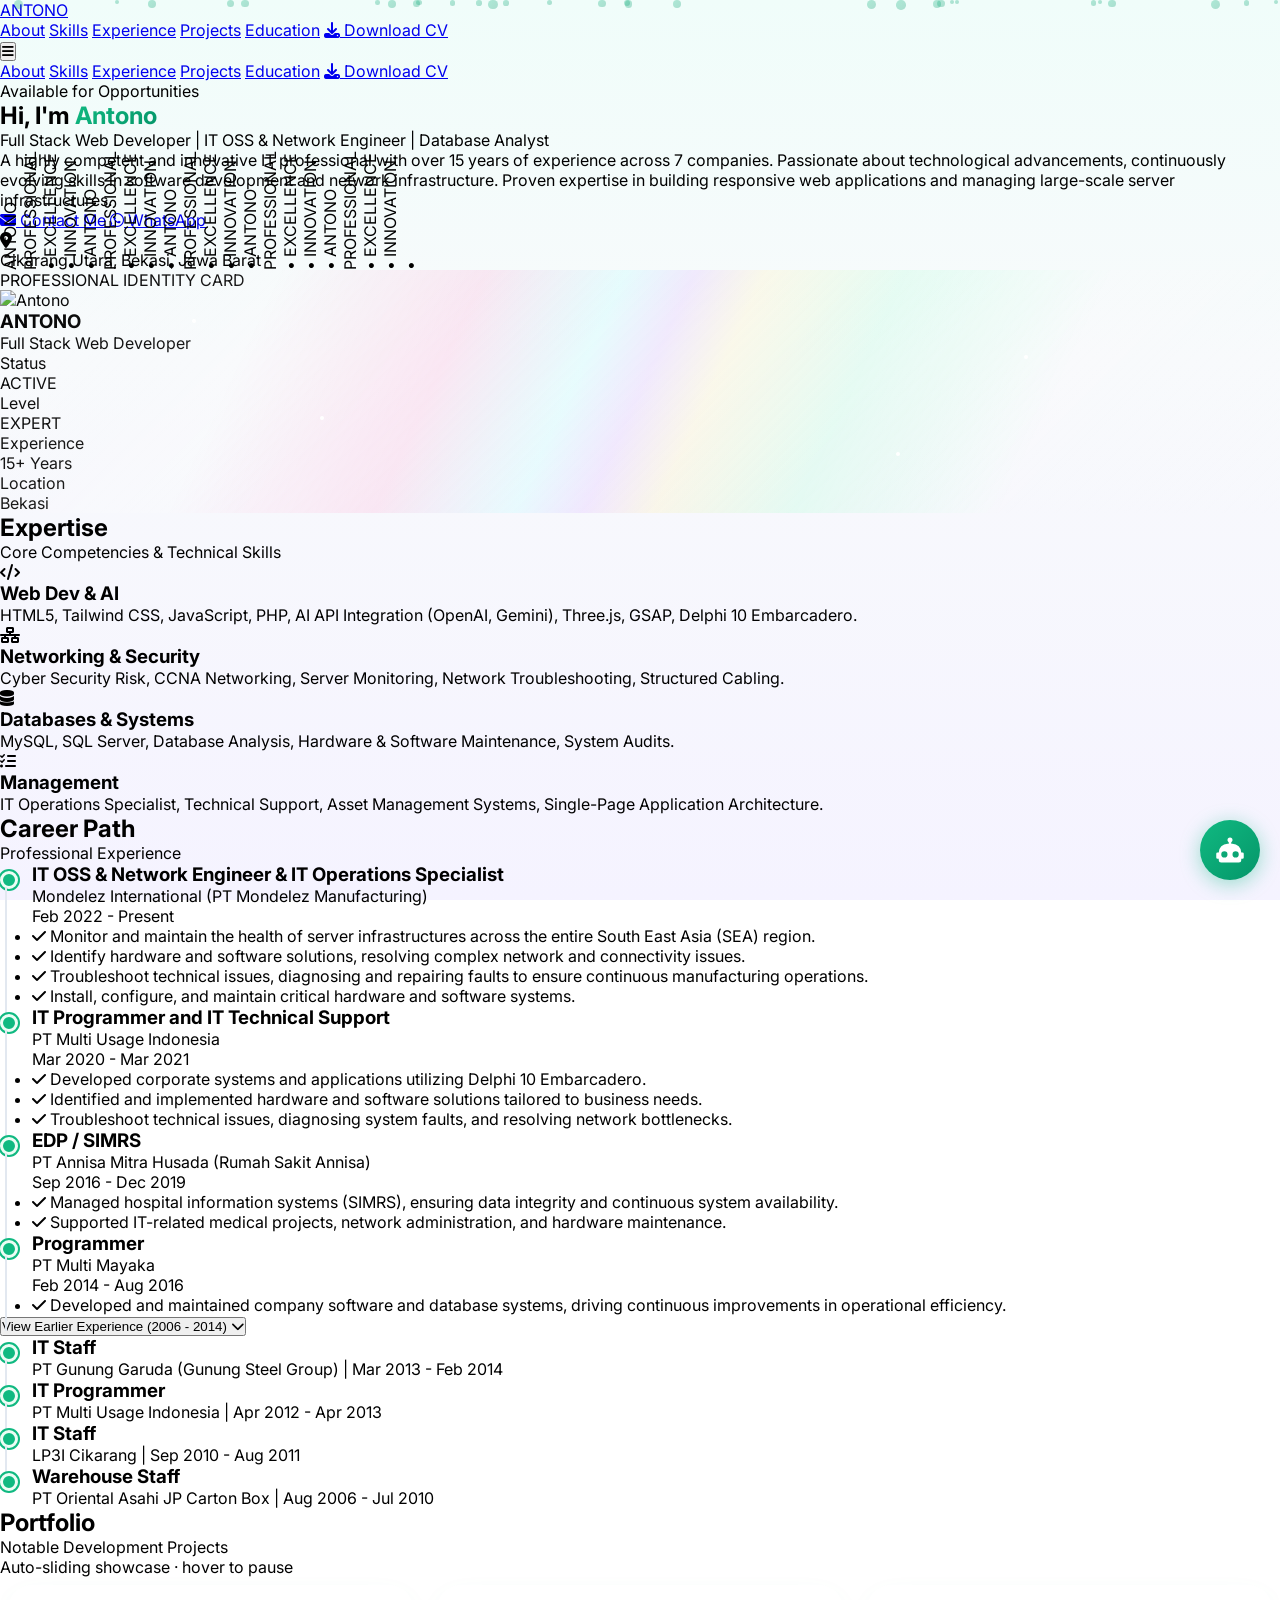
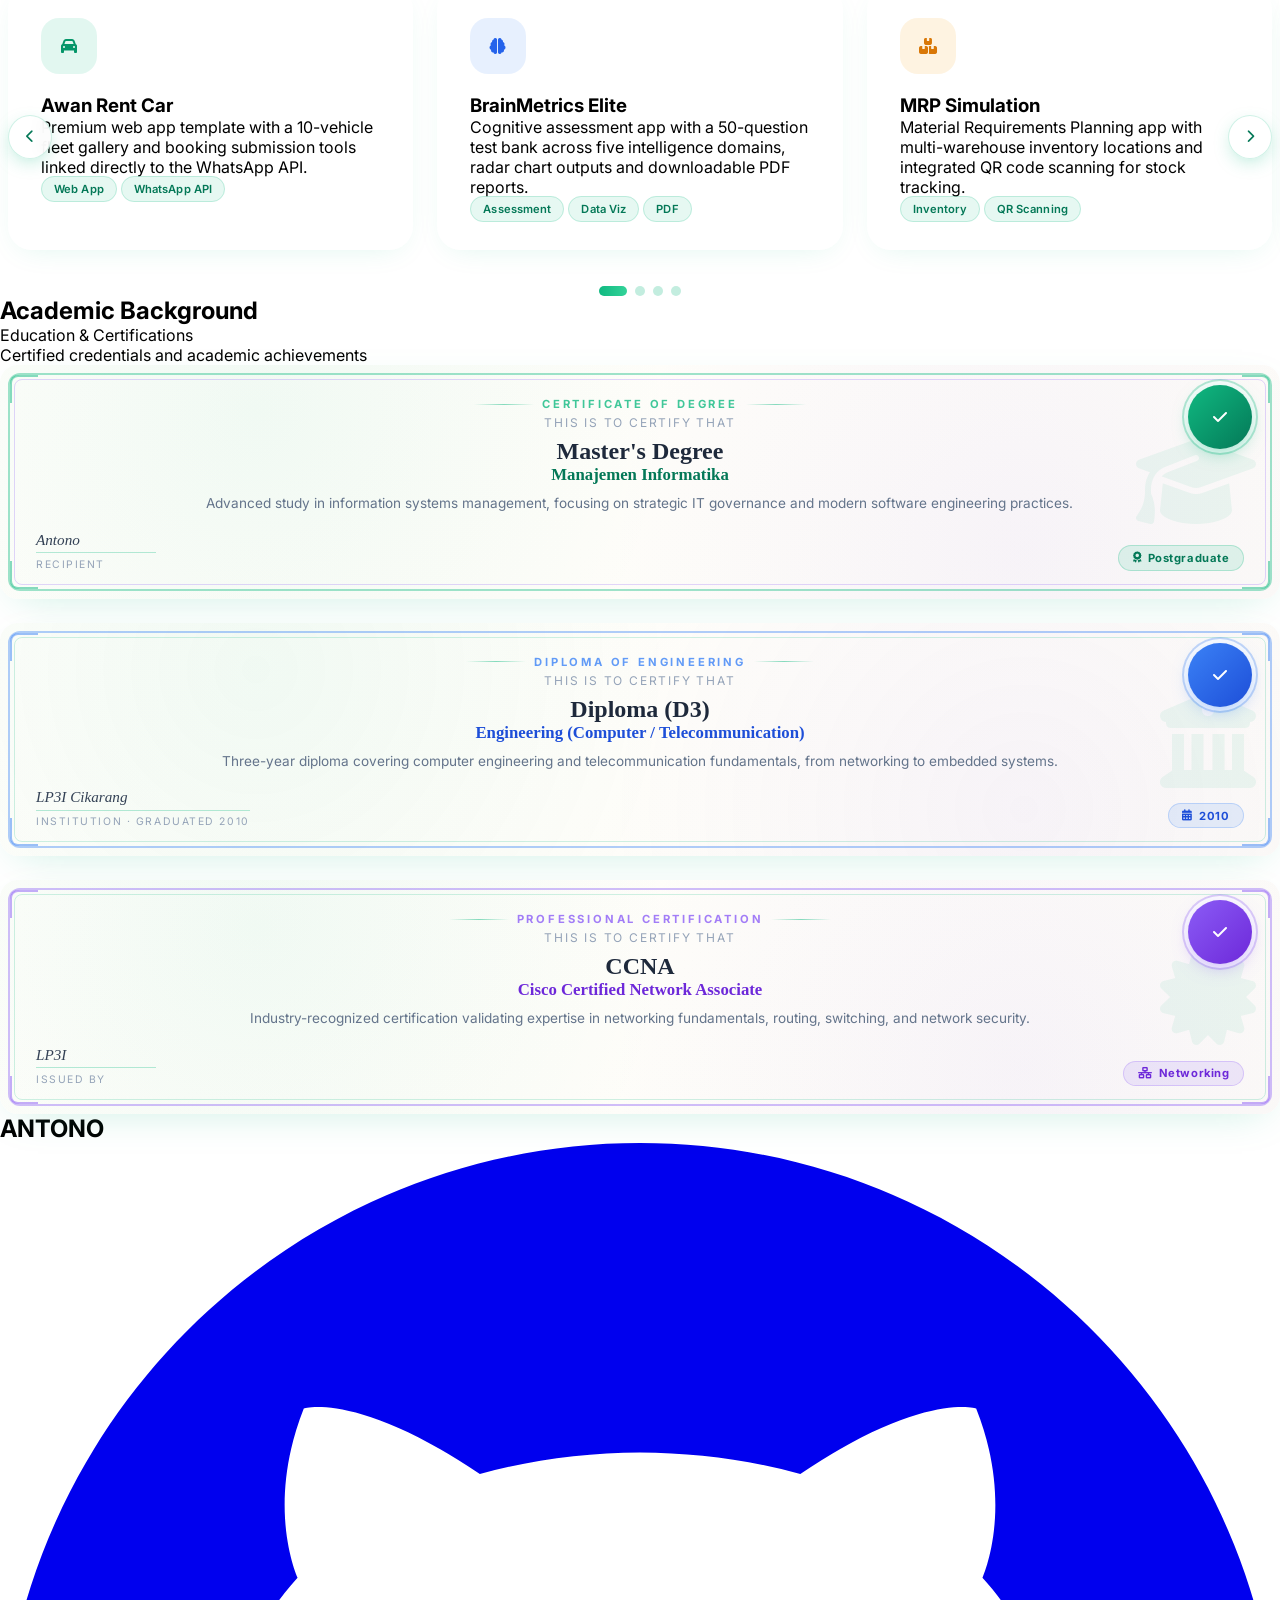
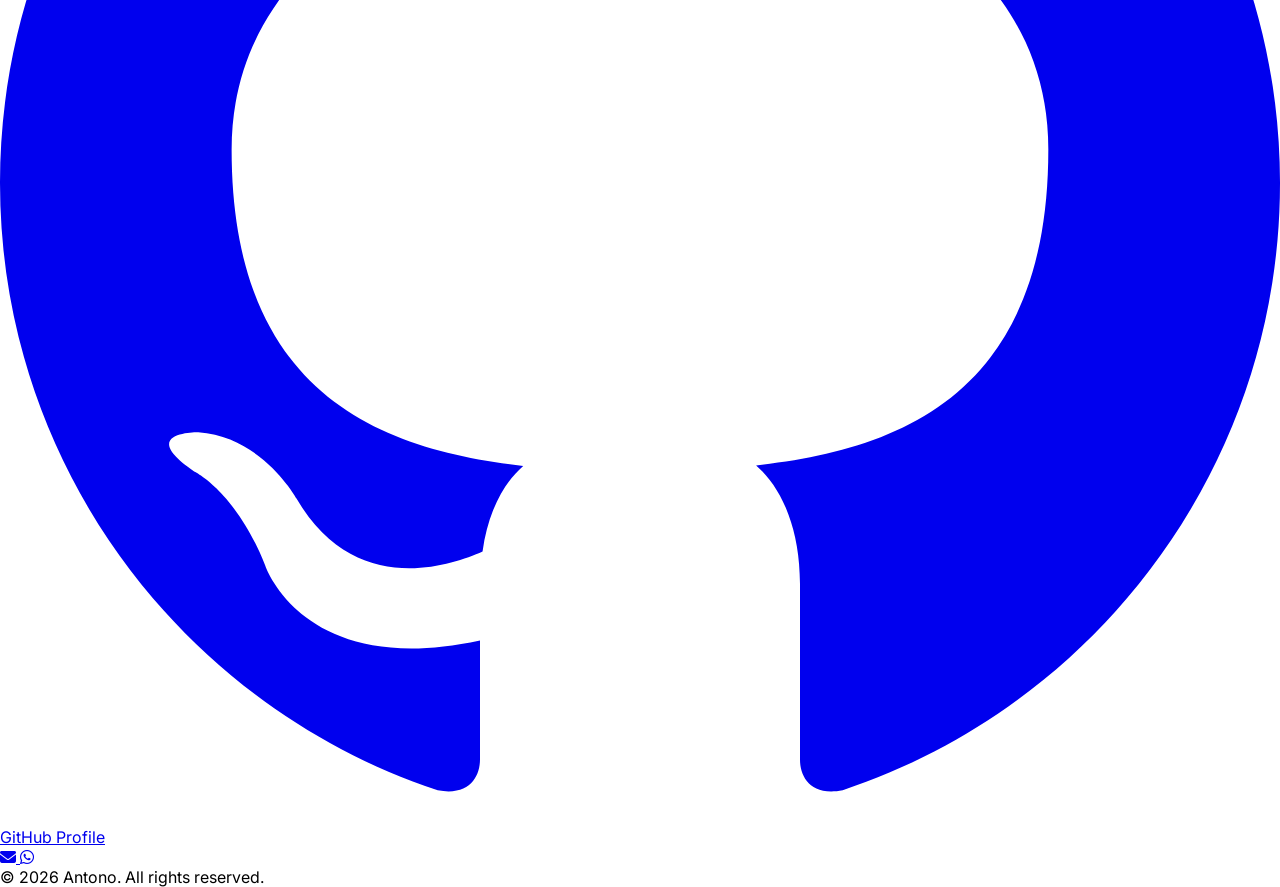
==== commit c93a2a05: "Move edu-seal to top so it does not cover content" ====
--- a/index.html
+++ b/index.html
@@ -255,7 +255,7 @@
         .edu-seal {
             position: absolute;
             right: 1.75rem;
-            bottom: 1.25rem;
+            top: 1.25rem;
             width: 64px;
             height: 64px;
             border-radius: 9999px;
@@ -266,7 +266,7 @@
             color: white;
             box-shadow: 0 6px 20px -6px rgba(16, 185, 129, 0.6), 0 0 0 4px rgba(255, 255, 255, 0.9), 0 0 0 6px rgba(16, 185, 129, 0.3);
             transition: transform 0.4s cubic-bezier(0.22, 1, 0.36, 1);
-            z-index: 2;
+            z-index: 3;
         }
         .edu-cert:hover .edu-seal { transform: rotate(12deg) scale(1.08); }
         .edu-seal.blue { background: linear-gradient(135deg, #3b82f6, #1d4ed8); box-shadow: 0 6px 20px -6px rgba(59, 130, 246, 0.6), 0 0 0 4px rgba(255, 255, 255, 0.9), 0 0 0 6px rgba(59, 130, 246, 0.3); }
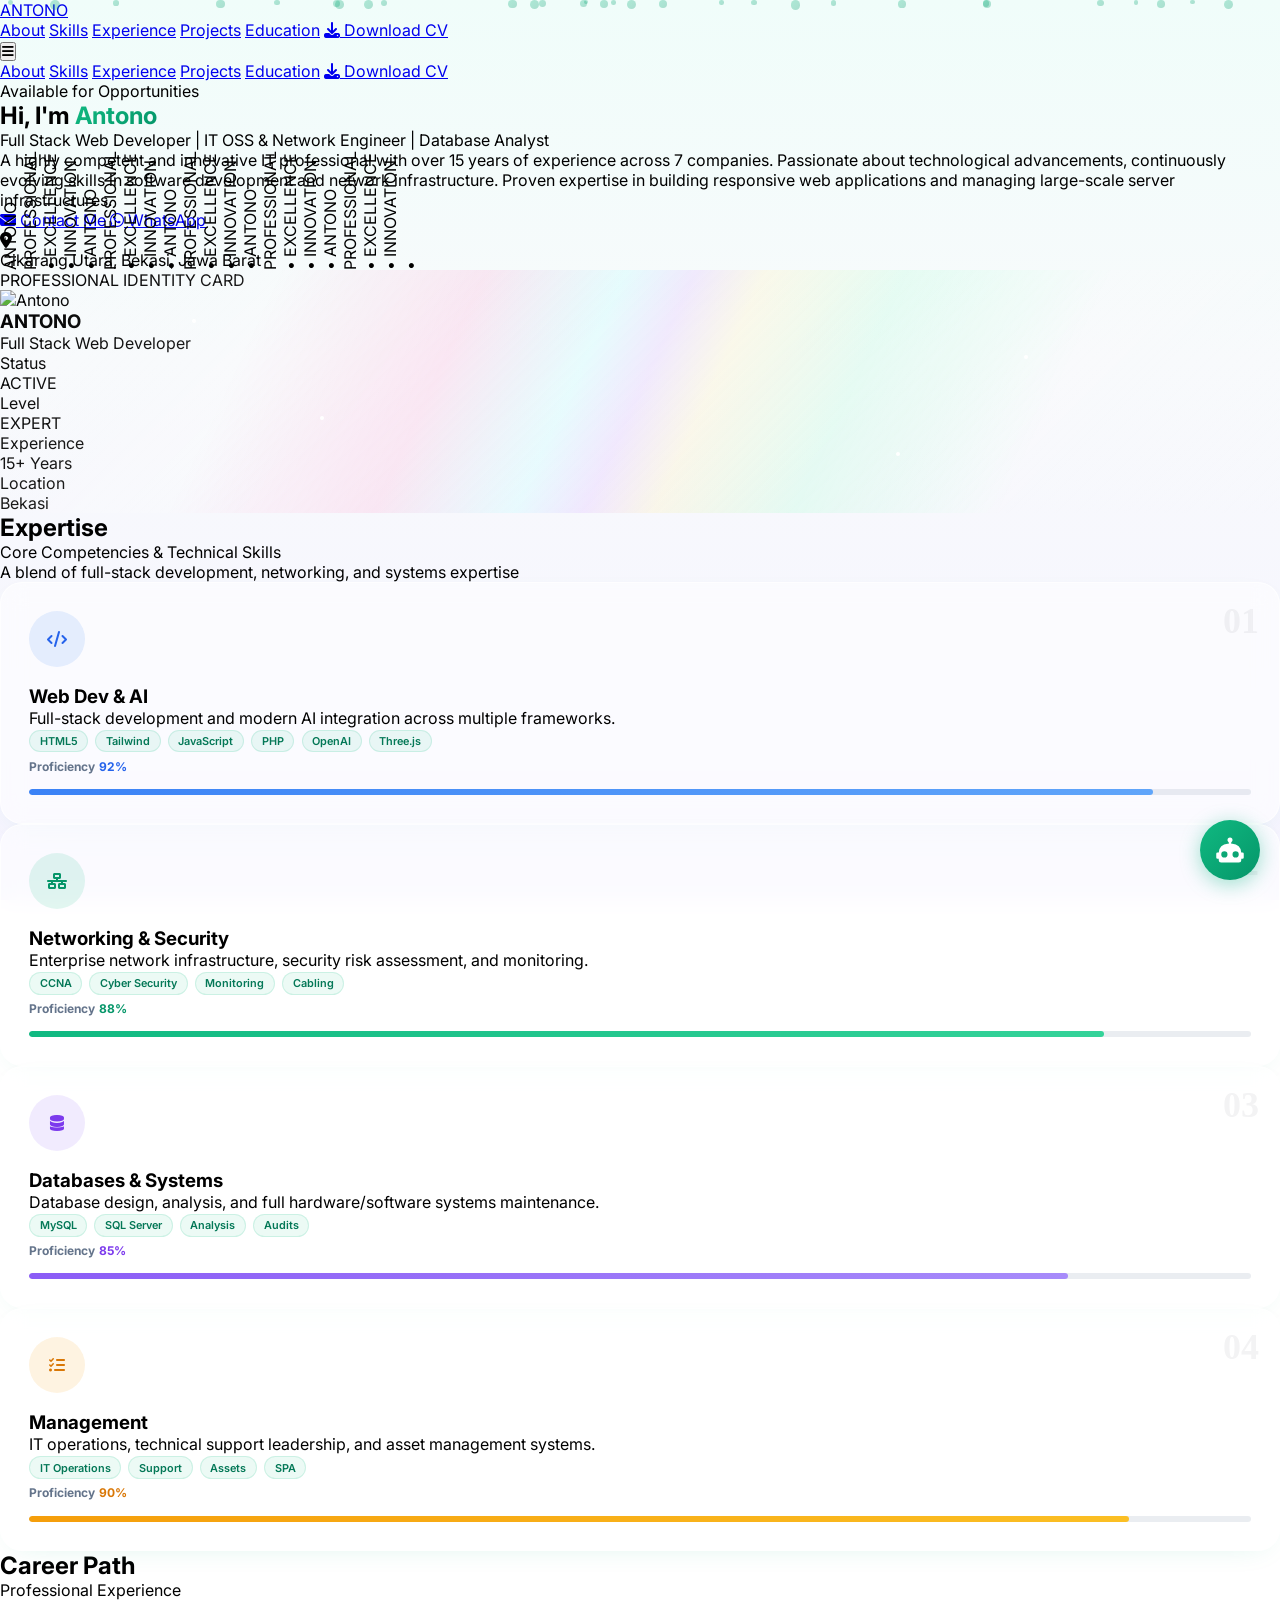
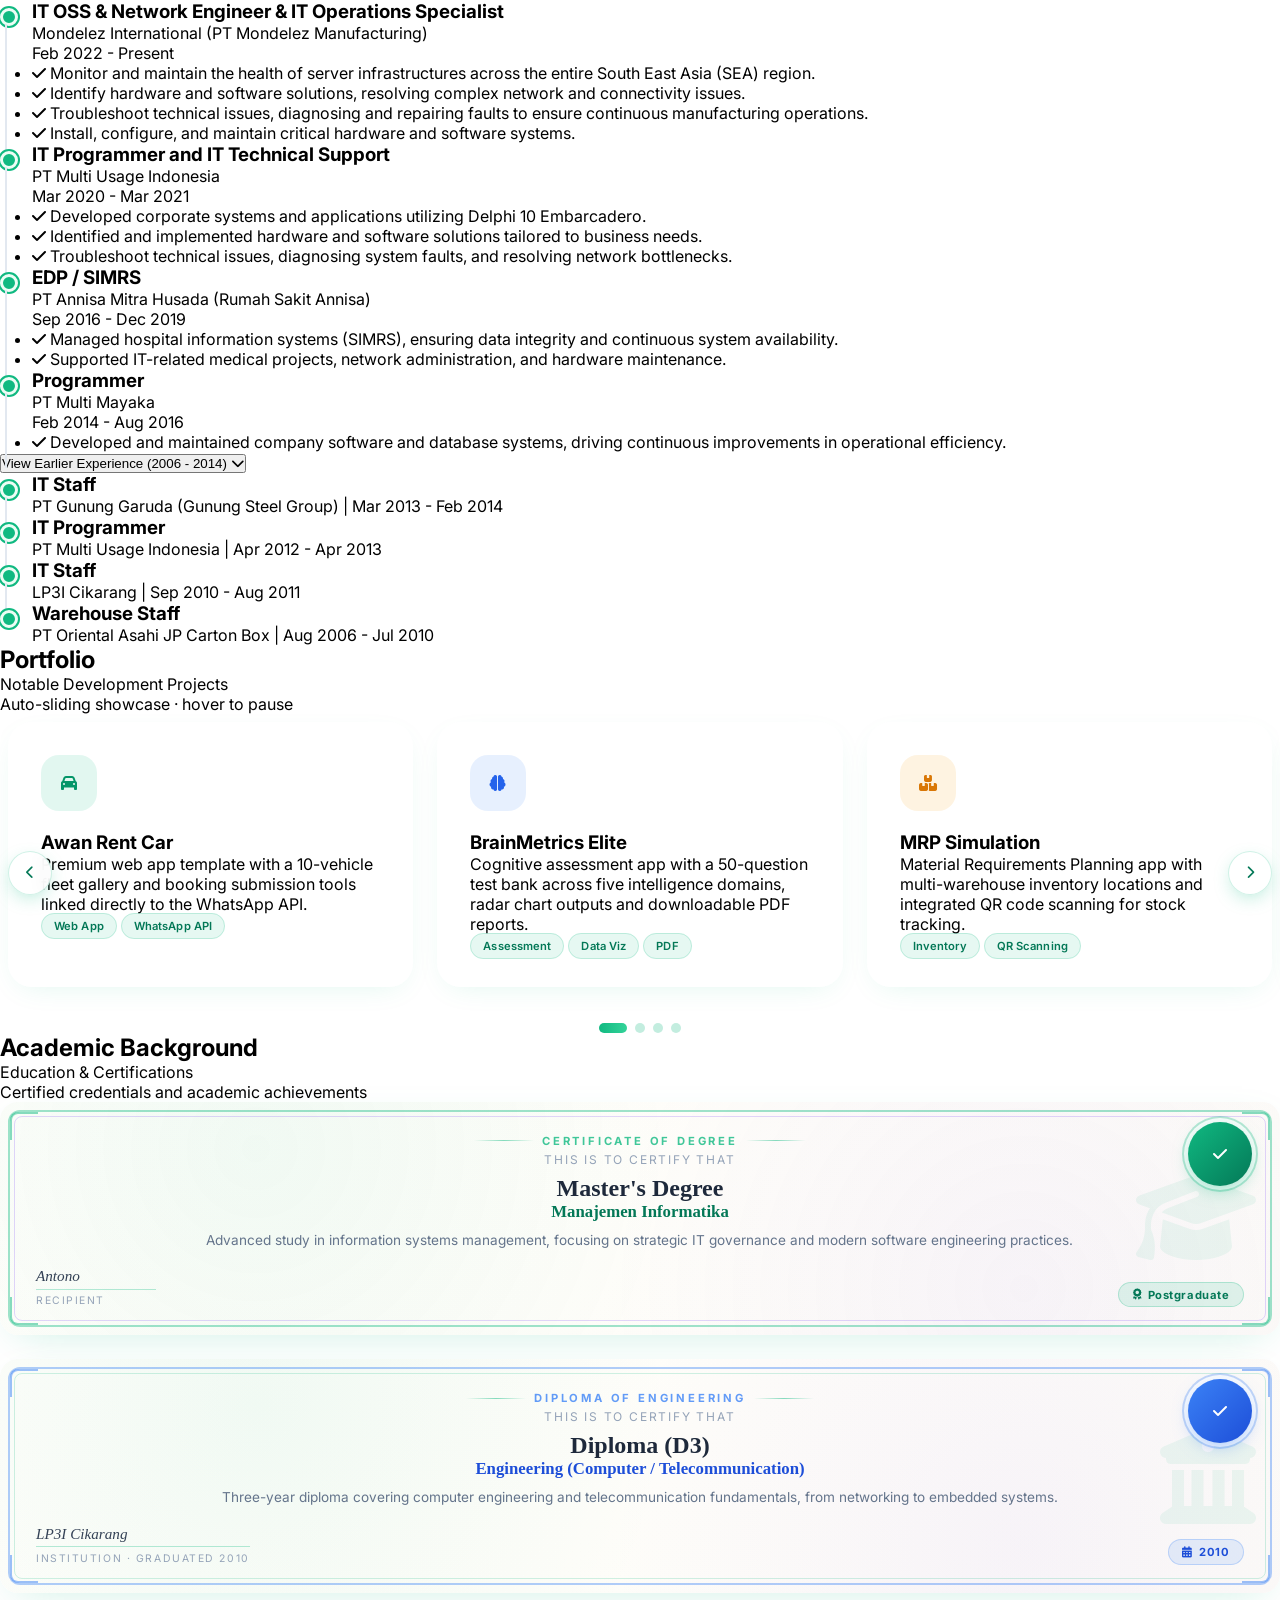
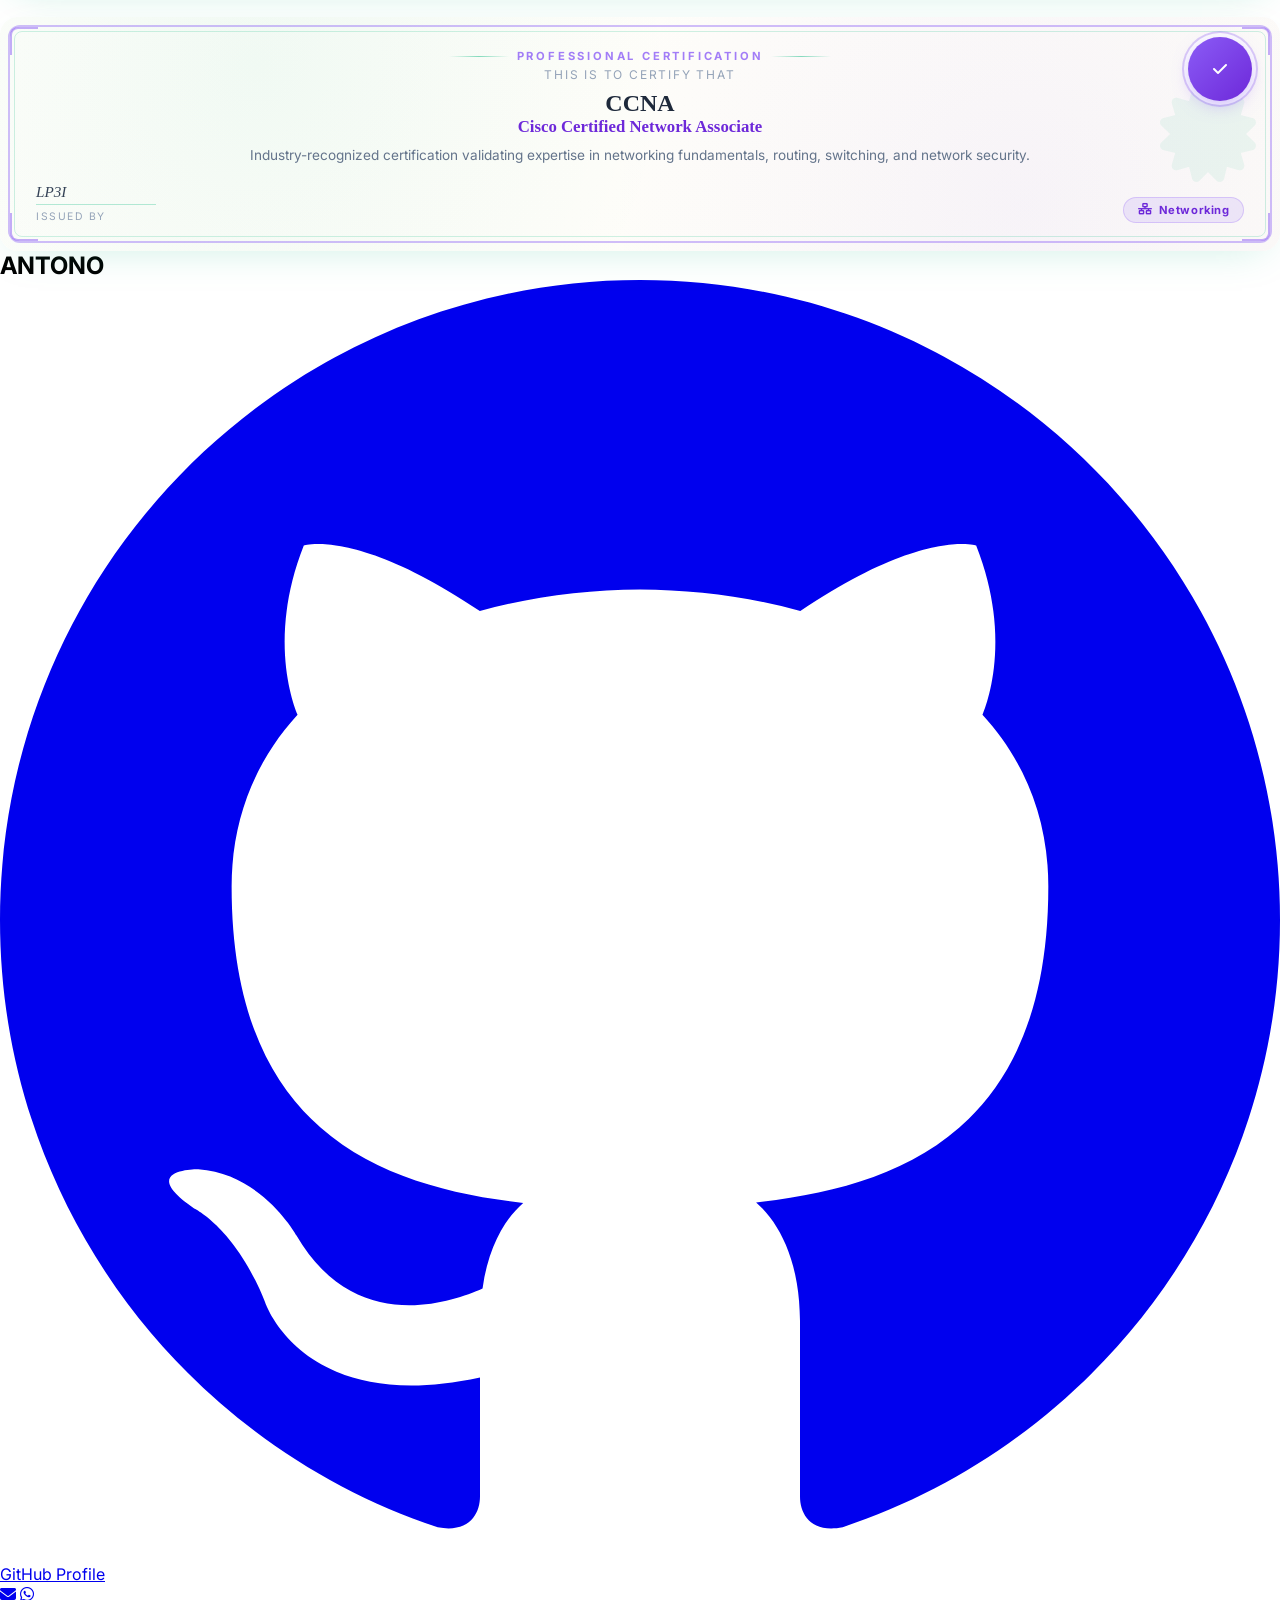
==== commit 0f6194bd: "Beautify Expertise section with glassmorphism cards, progress bars and tech tags" ====
--- a/index.html
+++ b/index.html
@@ -27,6 +27,97 @@
         /* Gradient text */
         .gradient-text { background: linear-gradient(135deg, #10b981 0%, #059669 100%); -webkit-background-clip: text; -webkit-text-fill-color: transparent; }
         
+        /* Skill Cards */
+        .skill-card {
+            position: relative;
+            background: rgba(255, 255, 255, 0.55);
+            backdrop-filter: blur(12px);
+            border: 1px solid rgba(255, 255, 255, 0.7);
+            border-radius: 22px;
+            padding: 1.75rem;
+            overflow: hidden;
+            transition: transform 0.4s cubic-bezier(0.22, 1, 0.36, 1), box-shadow 0.4s ease, border-color 0.4s ease;
+            box-shadow: 0 8px 30px -16px rgba(16, 185, 129, 0.18);
+        }
+        .skill-card::before {
+            content: '';
+            position: absolute;
+            top: 0;
+            left: 0;
+            width: 100%;
+            height: 3px;
+            transform: scaleX(0);
+            transform-origin: left;
+            transition: transform 0.45s cubic-bezier(0.22, 1, 0.36, 1);
+        }
+        .skill-card:hover {
+            transform: translateY(-8px);
+            box-shadow: 0 24px 50px -18px rgba(16, 185, 129, 0.3);
+            border-color: rgba(16, 185, 129, 0.3);
+        }
+        .skill-card:hover::before { transform: scaleX(1); }
+        .skill-icon {
+            display: inline-flex;
+            align-items: center;
+            justify-content: center;
+            width: 56px;
+            height: 56px;
+            border-radius: 9999px;
+            margin-bottom: 1.1rem;
+            position: relative;
+            transition: transform 0.4s cubic-bezier(0.22, 1, 0.36, 1);
+        }
+        .skill-card:hover .skill-icon { transform: scale(1.12) rotate(-6deg); }
+        .skill-progress {
+            height: 6px;
+            border-radius: 9999px;
+            background: rgba(148, 163, 184, 0.2);
+            overflow: hidden;
+            margin-top: 0.9rem;
+        }
+        .skill-progress-bar {
+            height: 100%;
+            border-radius: 9999px;
+            width: 0;
+            transition: width 1.1s cubic-bezier(0.22, 1, 0.36, 1);
+        }
+        .skill-card.visible .skill-progress-bar { width: var(--p); }
+        .skill-percent {
+            font-size: 0.75rem;
+            font-weight: 700;
+            color: #64748b;
+        }
+        .skill-tag {
+            display: inline-block;
+            padding: 0.2rem 0.6rem;
+            margin: 0.15rem 0.2rem 0.15rem 0;
+            border-radius: 9999px;
+            font-size: 0.68rem;
+            font-weight: 600;
+            background: rgba(16, 185, 129, 0.08);
+            color: #047857;
+            border: 1px solid rgba(16, 185, 129, 0.15);
+        }
+        .skill-num {
+            position: absolute;
+            top: 1.25rem;
+            right: 1.25rem;
+            font-family: 'Georgia', 'Times New Roman', serif;
+            font-size: 2.25rem;
+            font-weight: 700;
+            color: rgba(15, 23, 42, 0.05);
+            line-height: 1;
+        }
+        .skill-reveal {
+            opacity: 0;
+            transform: translateY(20px);
+            transition: opacity 0.6s ease, transform 0.6s cubic-bezier(0.22, 1, 0.36, 1);
+        }
+        .skill-reveal.visible {
+            opacity: 1;
+            transform: translateY(0);
+        }
+
         /* Card hover effects */
         .card-hover { transition: all 0.3s ease; }
         .card-hover:hover { transform: translateY(-4px); box-shadow: 0 20px 40px -10px rgba(0,0,0,0.1); }
@@ -717,62 +808,119 @@
     </section>
     
     
-    <!-- Skills Section -->
+<!-- Skills Section -->
     <section id="skills" class="py-20 bg-white/70 backdrop-blur-sm border-y border-emerald-100/50">
         <div class="max-w-7xl mx-auto px-4 sm:px-6 lg:px-8">
             <div class="text-center max-w-3xl mx-auto mb-16">
                 <h2 class="text-sm font-semibold text-emerald-600 tracking-wider uppercase">Expertise</h2>
-                <p class="mt-2 text-3xl leading-8 font-bold tracking-tight text-slate-900 sm:text-4xl">Core Competencies & Technical Skills</p>
+                <p class="mt-2 text-3xl leading-8 font-bold tracking-tight text-slate-900 sm:text-4xl">Core Competencies &amp; Technical Skills</p>
+                <p class="mt-3 text-sm text-slate-500">A blend of full-stack development, networking, and systems expertise</p>
             </div>
-            
-            
-            <div class="grid grid-cols-1 md:grid-cols-2 lg:grid-cols-4 gap-6">
+
+            <div class="grid grid-cols-1 sm:grid-cols-2 lg:grid-cols-4 gap-6">
+
                 <!-- Skill Card 1 -->
-                <div class="bg-slate-50 rounded-xl p-6 border border-slate-100 hover:shadow-lg transition-all duration-300 card-hover">
-                    <div class="w-12 h-12 inline-flex items-center justify-center rounded-lg bg-blue-100 text-blue-600 mb-4">
+                <div class="skill-card skill-reveal" style="--p: 92%;">
+                    <span class="skill-num">01</span>
+                    <div class="skill-icon" style="background: rgba(59, 130, 246, 0.12); color: #2563eb;">
                         <i class="fas fa-code text-xl"></i>
                     </div>
-                    <h3 class="text-lg font-semibold text-slate-900 mb-2">Web Dev & AI</h3>
+                    <h3 class="text-lg font-bold text-slate-900 mb-2">Web Dev &amp; AI</h3>
                     <p class="text-sm text-slate-600 leading-relaxed">
-                        HTML5, Tailwind CSS, JavaScript, PHP, AI API Integration (OpenAI, Gemini), Three.js, GSAP, Delphi 10 Embarcadero.
+                        Full-stack development and modern AI integration across multiple frameworks.
                     </p>
-                </div>
-                
-                
+                    <div class="mt-3">
+                        <span class="skill-tag">HTML5</span>
+                        <span class="skill-tag">Tailwind</span>
+                        <span class="skill-tag">JavaScript</span>
+                        <span class="skill-tag">PHP</span>
+                        <span class="skill-tag">OpenAI</span>
+                        <span class="skill-tag">Three.js</span>
+                    </div>
+                    <div class="flex items-center justify-between mt-4">
+                        <span class="skill-percent">Proficiency</span>
+                        <span class="skill-percent" style="color:#2563eb;">92%</span>
+                    </div>
+                    <div class="skill-progress">
+                        <div class="skill-progress-bar" style="background: linear-gradient(90deg, #3b82f6, #60a5fa);"></div>
+                    </div>
+                </div>
+
                 <!-- Skill Card 2 -->
-                <div class="bg-slate-50 rounded-xl p-6 border border-slate-100 hover:shadow-lg transition-all duration-300 card-hover">
-                    <div class="w-12 h-12 inline-flex items-center justify-center rounded-lg bg-emerald-100 text-emerald-600 mb-4">
+                <div class="skill-card skill-reveal" style="--p: 88%;">
+                    <span class="skill-num">02</span>
+                    <div class="skill-icon" style="background: rgba(16, 185, 129, 0.12); color: #059669;">
                         <i class="fas fa-network-wired text-xl"></i>
                     </div>
-                    <h3 class="text-lg font-semibold text-slate-900 mb-2">Networking & Security</h3>
+                    <h3 class="text-lg font-bold text-slate-900 mb-2">Networking &amp; Security</h3>
                     <p class="text-sm text-slate-600 leading-relaxed">
-                        Cyber Security Risk, CCNA Networking, Server Monitoring, Network Troubleshooting, Structured Cabling.
+                        Enterprise network infrastructure, security risk assessment, and monitoring.
                     </p>
-                </div>
-                
-                
+                    <div class="mt-3">
+                        <span class="skill-tag">CCNA</span>
+                        <span class="skill-tag">Cyber Security</span>
+                        <span class="skill-tag">Monitoring</span>
+                        <span class="skill-tag">Cabling</span>
+                    </div>
+                    <div class="flex items-center justify-between mt-4">
+                        <span class="skill-percent">Proficiency</span>
+                        <span class="skill-percent" style="color:#059669;">88%</span>
+                    </div>
+                    <div class="skill-progress">
+                        <div class="skill-progress-bar" style="background: linear-gradient(90deg, #10b981, #34d399);"></div>
+                    </div>
+                </div>
+
                 <!-- Skill Card 3 -->
-                <div class="bg-slate-50 rounded-xl p-6 border border-slate-100 hover:shadow-lg transition-all duration-300 card-hover">
-                    <div class="w-12 h-12 inline-flex items-center justify-center rounded-lg bg-purple-100 text-purple-600 mb-4">
+                <div class="skill-card skill-reveal" style="--p: 85%;">
+                    <span class="skill-num">03</span>
+                    <div class="skill-icon" style="background: rgba(139, 92, 246, 0.12); color: #7c3aed;">
                         <i class="fas fa-database text-xl"></i>
                     </div>
-                    <h3 class="text-lg font-semibold text-slate-900 mb-2">Databases & Systems</h3>
+                    <h3 class="text-lg font-bold text-slate-900 mb-2">Databases &amp; Systems</h3>
                     <p class="text-sm text-slate-600 leading-relaxed">
-                        MySQL, SQL Server, Database Analysis, Hardware & Software Maintenance, System Audits.
+                        Database design, analysis, and full hardware/software systems maintenance.
                     </p>
-                </div>
-                
-                
+                    <div class="mt-3">
+                        <span class="skill-tag">MySQL</span>
+                        <span class="skill-tag">SQL Server</span>
+                        <span class="skill-tag">Analysis</span>
+                        <span class="skill-tag">Audits</span>
+                    </div>
+                    <div class="flex items-center justify-between mt-4">
+                        <span class="skill-percent">Proficiency</span>
+                        <span class="skill-percent" style="color:#7c3aed;">85%</span>
+                    </div>
+                    <div class="skill-progress">
+                        <div class="skill-progress-bar" style="background: linear-gradient(90deg, #8b5cf6, #a78bfa);"></div>
+                    </div>
+                </div>
+
                 <!-- Skill Card 4 -->
-                <div class="bg-slate-50 rounded-xl p-6 border border-slate-100 hover:shadow-lg transition-all duration-300 card-hover">
-                    <div class="w-12 h-12 inline-flex items-center justify-center rounded-lg bg-amber-100 text-amber-600 mb-4">
+                <div class="skill-card skill-reveal" style="--p: 90%;">
+                    <span class="skill-num">04</span>
+                    <div class="skill-icon" style="background: rgba(245, 158, 11, 0.12); color: #d97706;">
                         <i class="fas fa-tasks text-xl"></i>
                     </div>
-                    <h3 class="text-lg font-semibold text-slate-900 mb-2">Management</h3>
+                    <h3 class="text-lg font-bold text-slate-900 mb-2">Management</h3>
                     <p class="text-sm text-slate-600 leading-relaxed">
-                        IT Operations Specialist, Technical Support, Asset Management Systems, Single-Page Application Architecture.
+                        IT operations, technical support leadership, and asset management systems.
                     </p>
-                </div>
+                    <div class="mt-3">
+                        <span class="skill-tag">IT Operations</span>
+                        <span class="skill-tag">Support</span>
+                        <span class="skill-tag">Assets</span>
+                        <span class="skill-tag">SPA</span>
+                    </div>
+                    <div class="flex items-center justify-between mt-4">
+                        <span class="skill-percent">Proficiency</span>
+                        <span class="skill-percent" style="color:#d97706;">90%</span>
+                    </div>
+                    <div class="skill-progress">
+                        <div class="skill-progress-bar" style="background: linear-gradient(90deg, #f59e0b, #fbbf24);"></div>
+                    </div>
+                </div>
+
             </div>
         </div>
     </section>
@@ -1507,6 +1655,27 @@
             }, { threshold: 0.2 });
             items.forEach(function (el) { observer.observe(el); });
         })();
+
+        // Skill cards reveal + progress bar
+        (function () {
+            const items = document.querySelectorAll('.skill-reveal');
+            if (!items.length) return;
+            if (!('IntersectionObserver' in window)) {
+                items.forEach(function (el) { el.classList.add('visible'); });
+                return;
+            }
+            const observer = new IntersectionObserver(function (entries) {
+                entries.forEach(function (entry) {
+                    if (entry.isIntersecting) {
+                        const el = entry.target;
+                        const idx = Array.from(items).indexOf(el);
+                        setTimeout(function () { el.classList.add('visible'); }, idx * 140);
+                        observer.unobserve(el);
+                    }
+                });
+            }, { threshold: 0.25 });
+            items.forEach(function (el) { observer.observe(el); });
+        })();
     </script>
 </body>
 </html>
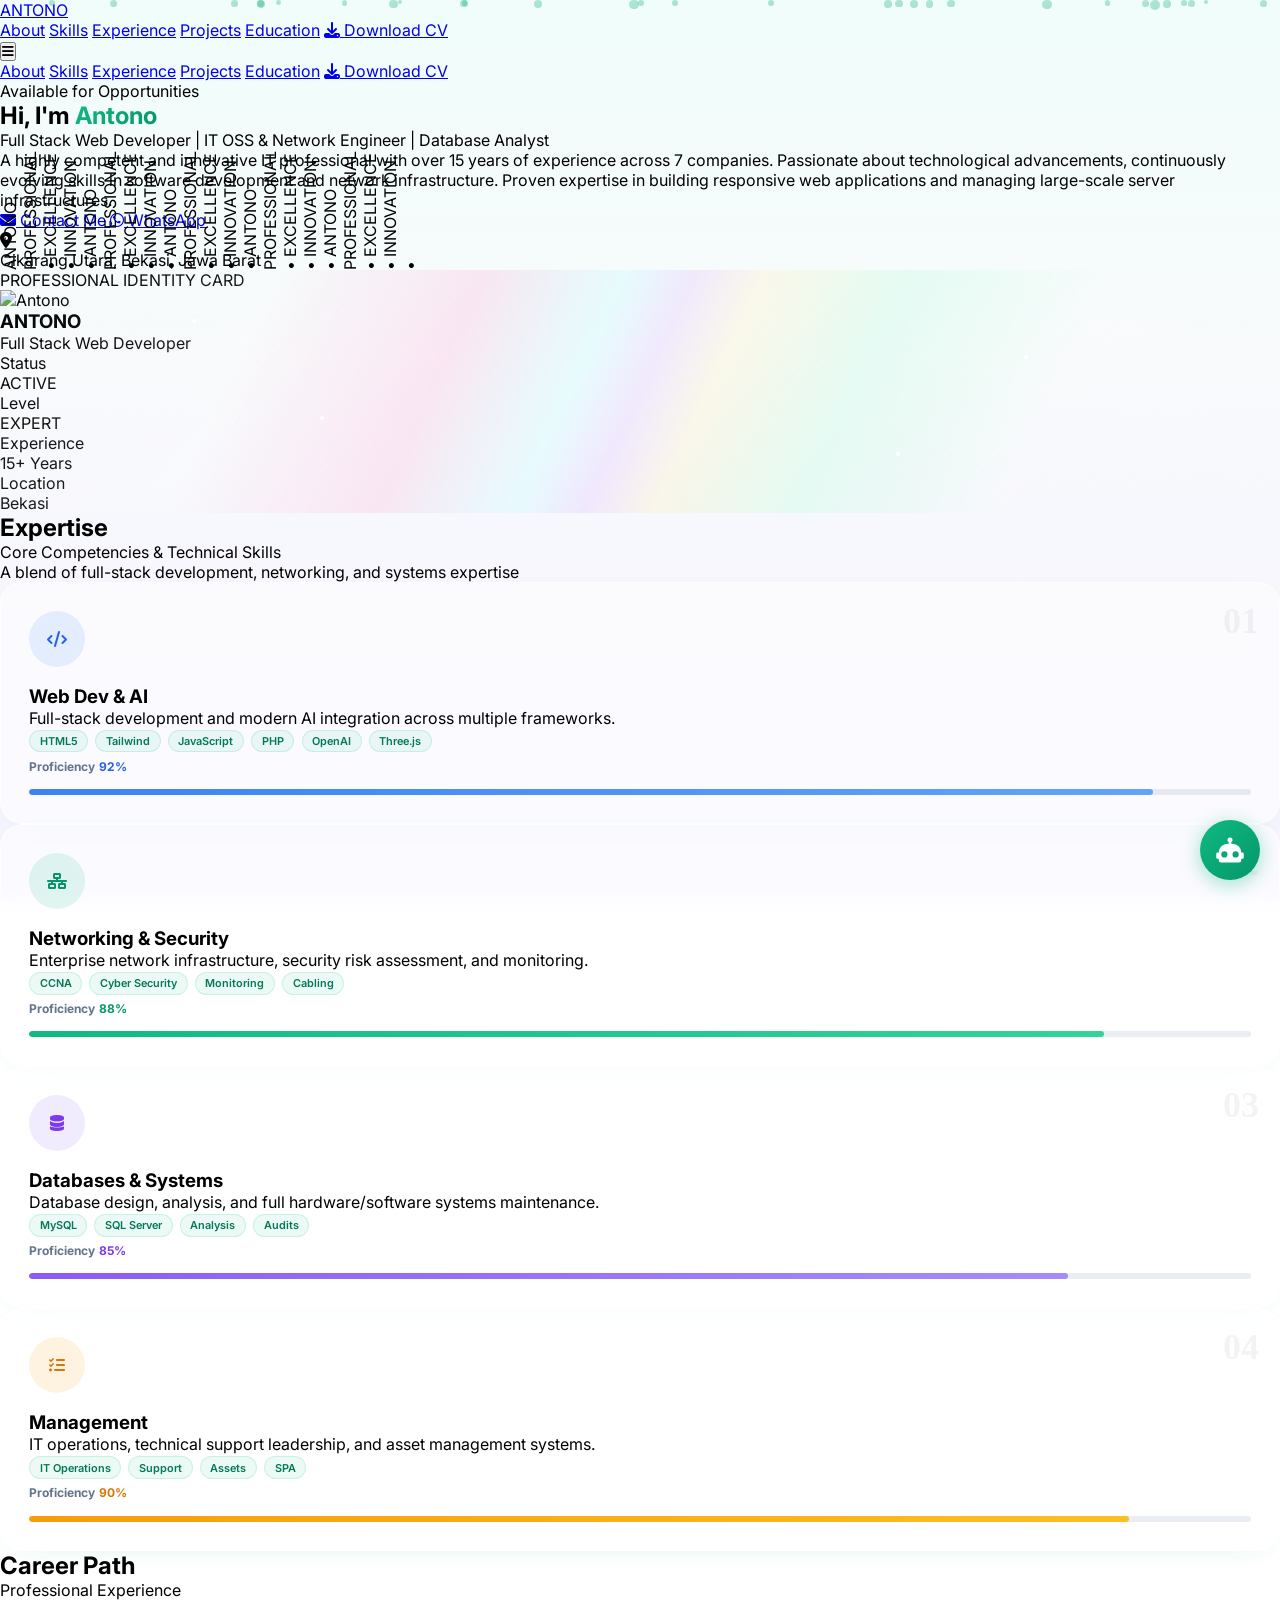
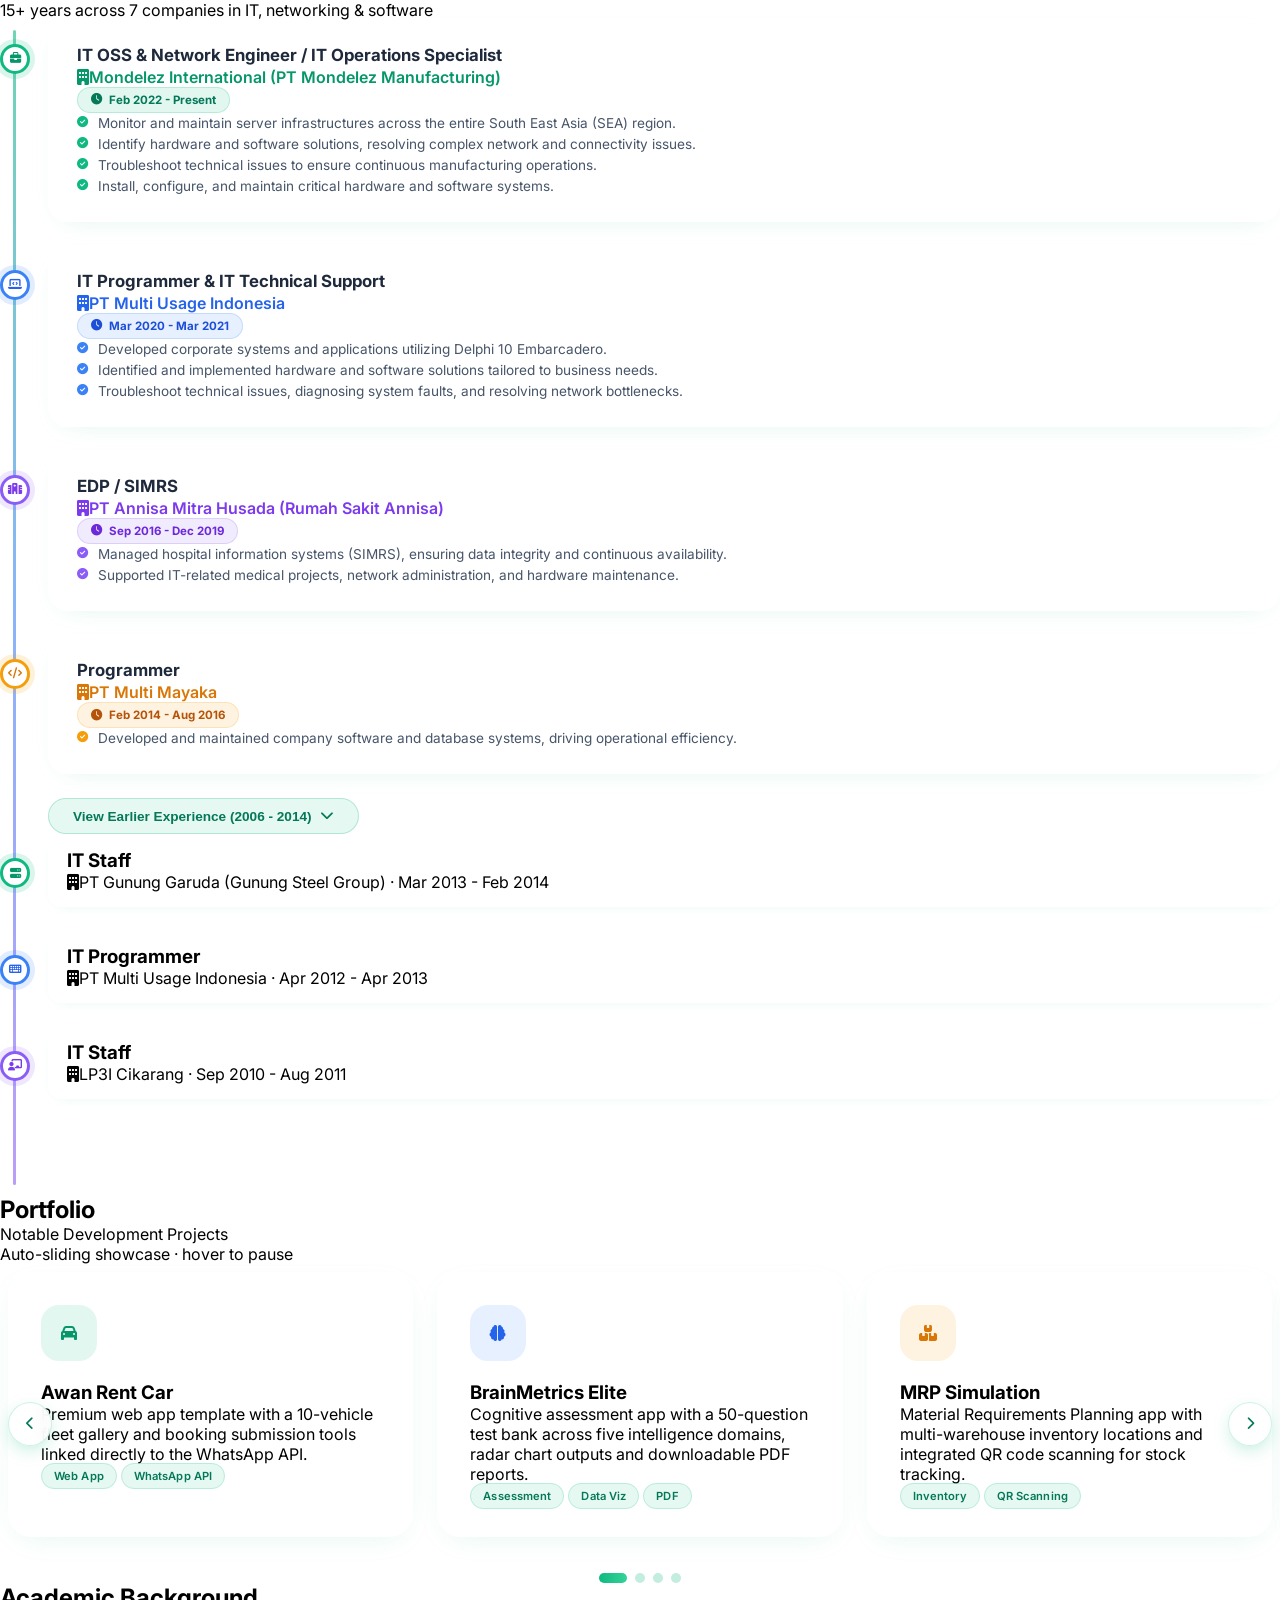
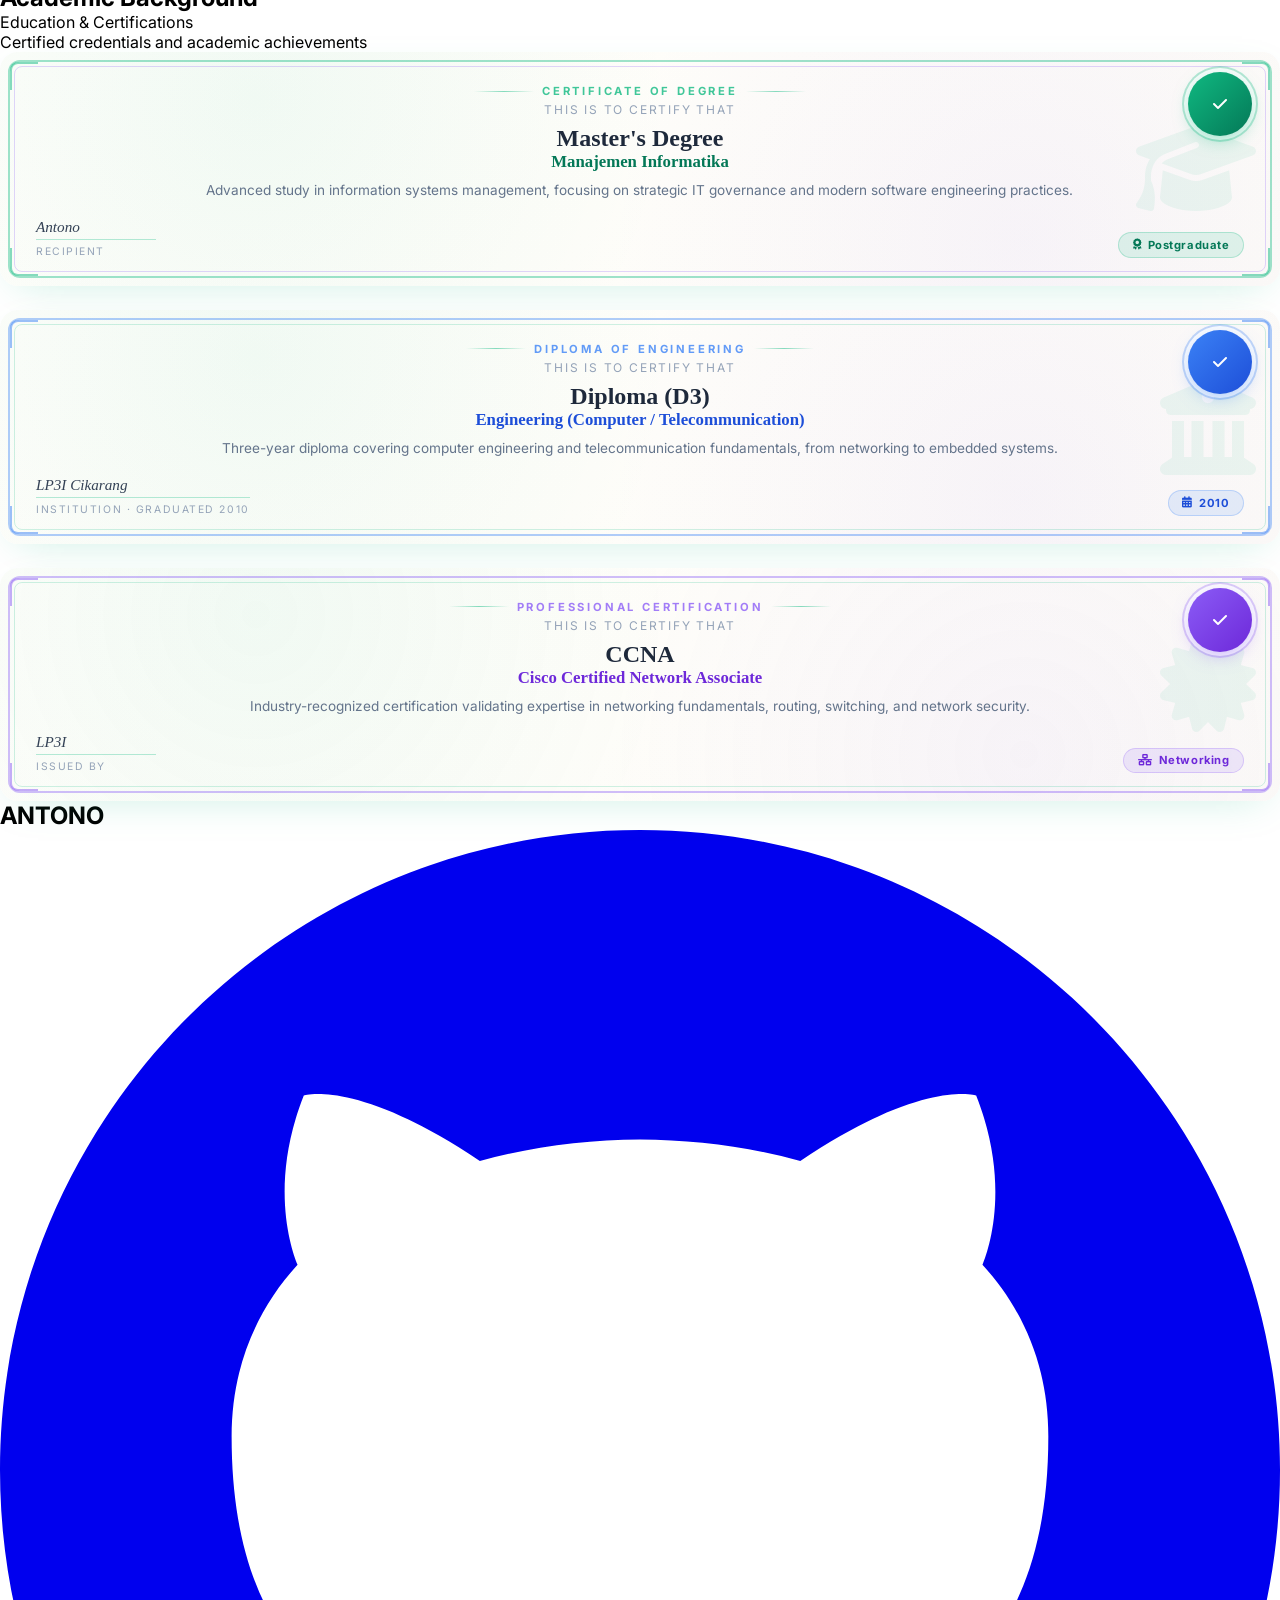
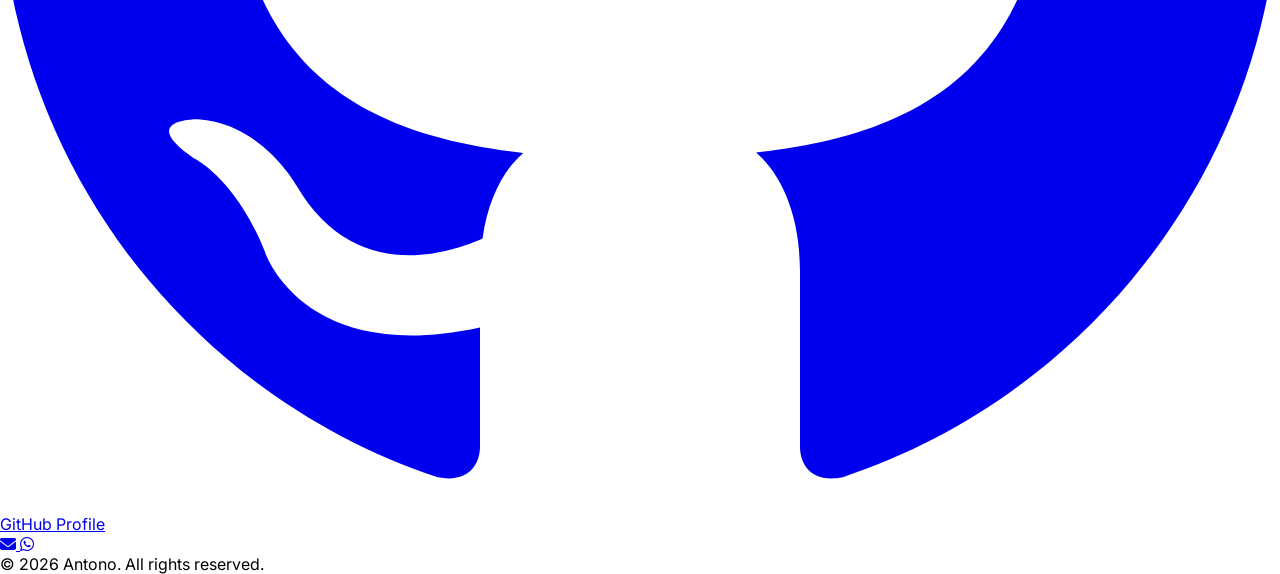
==== commit ecee43a1: "Beautify Career Path with gradient timeline, glowing nodes and glassmorphism cards" ====
--- a/index.html
+++ b/index.html
@@ -477,6 +477,167 @@
             background: #e2e8f0;
         }
         .timeline-item:last-child::after { display: none; }
+
+        /* Career Path */
+        .career-timeline {
+            position: relative;
+            padding-left: 3rem;
+        }
+        .career-timeline::before {
+            content: '';
+            position: absolute;
+            left: 13px;
+            top: 10px;
+            bottom: 10px;
+            width: 3px;
+            background: linear-gradient(180deg, #10b981, #3b82f6, #8b5cf6);
+            border-radius: 9999px;
+            opacity: 0.6;
+        }
+        .career-item {
+            position: relative;
+            margin-bottom: 1.5rem;
+        }
+        .career-item:last-child { margin-bottom: 0; }
+        .career-node {
+            position: absolute;
+            left: -3rem;
+            top: 1.5rem;
+            width: 30px;
+            height: 30px;
+            border-radius: 9999px;
+            background: white;
+            border: 3px solid #10b981;
+            box-shadow: 0 0 0 5px rgba(16, 185, 129, 0.15);
+            display: flex;
+            align-items: center;
+            justify-content: center;
+            color: #059669;
+            font-size: 0.7rem;
+            z-index: 2;
+            transition: all 0.3s ease;
+        }
+        .career-item:hover .career-node { transform: scale(1.15); box-shadow: 0 0 0 6px rgba(16, 185, 129, 0.22); }
+        .career-item:nth-of-type(2) .career-node { border-color: #3b82f6; color: #2563eb; box-shadow: 0 0 0 5px rgba(59, 130, 246, 0.15); }
+        .career-item:nth-of-type(3) .career-node { border-color: #8b5cf6; color: #7c3aed; box-shadow: 0 0 0 5px rgba(139, 92, 246, 0.15); }
+        .career-item:nth-of-type(4) .career-node { border-color: #f59e0b; color: #d97706; box-shadow: 0 0 0 5px rgba(245, 158, 11, 0.15); }
+        .career-card {
+            background: rgba(255, 255, 255, 0.65);
+            backdrop-filter: blur(12px);
+            border: 1px solid rgba(255, 255, 255, 0.7);
+            border-radius: 20px;
+            padding: 1.5rem 1.75rem;
+            box-shadow: 0 8px 28px -16px rgba(16, 185, 129, 0.2);
+            transition: transform 0.35s cubic-bezier(0.22, 1, 0.36, 1), box-shadow 0.35s ease, border-color 0.35s ease;
+            position: relative;
+            overflow: hidden;
+        }
+        .career-card::before {
+            content: '';
+            position: absolute;
+            top: 0;
+            left: 0;
+            width: 4px;
+            height: 100%;
+            background: linear-gradient(180deg, #10b981, #34d399);
+            opacity: 0;
+            transition: opacity 0.35s ease;
+        }
+        .career-card:hover {
+            transform: translateX(6px);
+            box-shadow: 0 18px 40px -16px rgba(16, 185, 129, 0.3);
+            border-color: rgba(16, 185, 129, 0.3);
+        }
+        .career-card:hover::before { opacity: 1; }
+        .career-item:nth-of-type(2) .career-card::before { background: linear-gradient(180deg, #3b82f6, #60a5fa); }
+        .career-item:nth-of-type(3) .career-card::before { background: linear-gradient(180deg, #8b5cf6, #a78bfa); }
+        .career-item:nth-of-type(4) .career-card::before { background: linear-gradient(180deg, #f59e0b, #fbbf24); }
+        .career-role {
+            font-size: 1.05rem;
+            font-weight: 700;
+            color: #1e293b;
+        }
+        .career-company {
+            font-weight: 600;
+            color: #059669;
+            margin-top: 0.15rem;
+        }
+        .career-item:nth-of-type(2) .career-company { color: #2563eb; }
+        .career-item:nth-of-type(3) .career-company { color: #7c3aed; }
+        .career-item:nth-of-type(4) .career-company { color: #d97706; }
+        .career-badge {
+            display: inline-flex;
+            align-items: center;
+            gap: 0.4rem;
+            padding: 0.3rem 0.8rem;
+            border-radius: 9999px;
+            font-size: 0.72rem;
+            font-weight: 700;
+            background: rgba(16, 185, 129, 0.12);
+            color: #047857;
+            border: 1px solid rgba(16, 185, 129, 0.2);
+            white-space: nowrap;
+        }
+        .career-item:nth-of-type(2) .career-badge { background: rgba(59, 130, 246, 0.12); color: #1d4ed8; border-color: rgba(59, 130, 246, 0.2); }
+        .career-item:nth-of-type(3) .career-badge { background: rgba(139, 92, 246, 0.12); color: #6d28d9; border-color: rgba(139, 92, 246, 0.2); }
+        .career-item:nth-of-type(4) .career-badge { background: rgba(245, 158, 11, 0.12); color: #b45309; border-color: rgba(245, 158, 11, 0.2); }
+        .career-list li {
+            display: flex;
+            align-items: flex-start;
+            gap: 0.6rem;
+            font-size: 0.85rem;
+            color: #475569;
+            line-height: 1.55;
+        }
+        .career-list li i {
+            color: #10b981;
+            margin-top: 0.25rem;
+            font-size: 0.7rem;
+            flex-shrink: 0;
+        }
+        .career-item:nth-of-type(2) .career-list li i { color: #3b82f6; }
+        .career-item:nth-of-type(3) .career-list li i { color: #8b5cf6; }
+        .career-item:nth-of-type(4) .career-list li i { color: #f59e0b; }
+        .career-mini {
+            background: rgba(255, 255, 255, 0.6);
+            backdrop-filter: blur(8px);
+            border: 1px solid rgba(255, 255, 255, 0.7);
+            border-radius: 14px;
+            padding: 0.85rem 1.1rem;
+            box-shadow: 0 4px 16px -10px rgba(16, 185, 129, 0.2);
+            transition: transform 0.3s ease, box-shadow 0.3s ease;
+        }
+        .career-mini:hover { transform: translateX(4px); box-shadow: 0 8px 20px -10px rgba(16, 185, 129, 0.3); }
+        .career-reveal {
+            opacity: 0;
+            transform: translateY(20px);
+            transition: opacity 0.6s ease, transform 0.6s cubic-bezier(0.22, 1, 0.36, 1);
+        }
+        .career-reveal.visible {
+            opacity: 1;
+            transform: translateY(0);
+        }
+        .career-toggle {
+            display: inline-flex;
+            align-items: center;
+            gap: 0.5rem;
+            padding: 0.6rem 1.5rem;
+            border-radius: 9999px;
+            font-size: 0.85rem;
+            font-weight: 700;
+            color: #047857;
+            background: rgba(16, 185, 129, 0.1);
+            border: 1px solid rgba(16, 185, 129, 0.25);
+            cursor: pointer;
+            transition: all 0.3s ease;
+        }
+        .career-toggle:hover {
+            background: rgba(16, 185, 129, 0.18);
+            transform: translateY(-2px);
+            box-shadow: 0 8px 20px -10px rgba(16, 185, 129, 0.4);
+        }
+        .career-toggle i { transition: transform 0.3s ease; }
+        .career-toggle.open i { transform: rotate(180deg); }
         
         /* Pokemon Rare Card Holographic Effect */
         .glossy-holo {
@@ -926,152 +1087,126 @@
     </section>
     
     
-    <!-- Experience Section -->
+<!-- Experience Section -->
     <section id="experience" class="py-20 bg-slate-50/60 backdrop-blur-sm">
         <div class="max-w-4xl mx-auto px-4 sm:px-6 lg:px-8">
-            <div class="text-center mb-16">
+            <div class="text-center mb-14">
                 <h2 class="text-sm font-semibold text-emerald-600 tracking-wider uppercase">Career Path</h2>
                 <p class="mt-2 text-3xl leading-8 font-bold tracking-tight text-slate-900 sm:text-4xl">Professional Experience</p>
+                <p class="mt-3 text-sm text-slate-500">15+ years across 7 companies in IT, networking &amp; software</p>
             </div>
-            
-            
-            <div class="space-y-8">
+
+            <div class="career-timeline">
+
                 <!-- Job 1 -->
-                <div class="timeline-item">
-                    <div class="bg-white p-6 rounded-xl shadow-sm border border-slate-100">
-                        <div class="flex flex-col md:flex-row md:justify-between md:items-start mb-2">
+                <div class="career-item career-reveal">
+                    <span class="career-node"><i class="fas fa-briefcase"></i></span>
+                    <div class="career-card">
+                        <div class="flex flex-col md:flex-row md:justify-between md:items-start gap-2 mb-2">
                             <div>
-                                <h3 class="text-lg font-bold text-slate-900">IT OSS & Network Engineer & IT Operations Specialist</h3>
-                                <p class="text-emerald-600 font-medium">Mondelez International (PT Mondelez Manufacturing)</p>
+                                <h3 class="career-role">IT OSS &amp; Network Engineer / IT Operations Specialist</h3>
+                                <p class="career-company"><i class="fas fa-building mr-1.5"></i>Mondelez International (PT Mondelez Manufacturing)</p>
                             </div>
-                            <span class="text-sm font-medium text-emerald-700 bg-emerald-50 px-3 py-1 rounded-full mt-2 md:mt-0 w-max">Feb 2022 - Present</span>
-                        </div>
-                        <ul class="mt-4 space-y-2 text-sm text-slate-600">
-                            <li class="flex items-start">
-                                <i class="fas fa-check text-emerald-500 mt-1 mr-3 text-xs"></i>
-                                Monitor and maintain the health of server infrastructures across the entire South East Asia (SEA) region.
-                            </li>
-                            <li class="flex items-start">
-                                <i class="fas fa-check text-emerald-500 mt-1 mr-3 text-xs"></i>
-                                Identify hardware and software solutions, resolving complex network and connectivity issues.
-                            </li>
-                            <li class="flex items-start">
-                                <i class="fas fa-check text-emerald-500 mt-1 mr-3 text-xs"></i>
-                                Troubleshoot technical issues, diagnosing and repairing faults to ensure continuous manufacturing operations.
-                            </li>
-                            <li class="flex items-start">
-                                <i class="fas fa-check text-emerald-500 mt-1 mr-3 text-xs"></i>
-                                Install, configure, and maintain critical hardware and software systems.
-                            </li>
+                            <span class="career-badge"><i class="fas fa-clock"></i> Feb 2022 - Present</span>
+                        </div>
+                        <ul class="career-list mt-3 space-y-2">
+                            <li><i class="fas fa-check-circle"></i><span>Monitor and maintain server infrastructures across the entire South East Asia (SEA) region.</span></li>
+                            <li><i class="fas fa-check-circle"></i><span>Identify hardware and software solutions, resolving complex network and connectivity issues.</span></li>
+                            <li><i class="fas fa-check-circle"></i><span>Troubleshoot technical issues to ensure continuous manufacturing operations.</span></li>
+                            <li><i class="fas fa-check-circle"></i><span>Install, configure, and maintain critical hardware and software systems.</span></li>
                         </ul>
                     </div>
                 </div>
-                
-                
+
                 <!-- Job 2 -->
-                <div class="timeline-item">
-                    <div class="bg-white p-6 rounded-xl shadow-sm border border-slate-100">
-                        <div class="flex flex-col md:flex-row md:justify-between md:items-start mb-2">
+                <div class="career-item career-reveal">
+                    <span class="career-node"><i class="fas fa-laptop-code"></i></span>
+                    <div class="career-card">
+                        <div class="flex flex-col md:flex-row md:justify-between md:items-start gap-2 mb-2">
                             <div>
-                                <h3 class="text-lg font-bold text-slate-900">IT Programmer and IT Technical Support</h3>
-                                <p class="text-slate-600 font-medium">PT Multi Usage Indonesia</p>
+                                <h3 class="career-role">IT Programmer &amp; IT Technical Support</h3>
+                                <p class="career-company"><i class="fas fa-building mr-1.5"></i>PT Multi Usage Indonesia</p>
                             </div>
-                            <span class="text-sm font-medium text-slate-500 mt-2 md:mt-0">Mar 2020 - Mar 2021</span>
-                        </div>
-                        <ul class="mt-4 space-y-2 text-sm text-slate-600">
-                            <li class="flex items-start">
-                                <i class="fas fa-check text-emerald-500 mt-1 mr-3 text-xs"></i>
-                                Developed corporate systems and applications utilizing Delphi 10 Embarcadero.
-                            </li>
-                            <li class="flex items-start">
-                                <i class="fas fa-check text-emerald-500 mt-1 mr-3 text-xs"></i>
-                                Identified and implemented hardware and software solutions tailored to business needs.
-                            </li>
-                            <li class="flex items-start">
-                                <i class="fas fa-check text-emerald-500 mt-1 mr-3 text-xs"></i>
-                                Troubleshoot technical issues, diagnosing system faults, and resolving network bottlenecks.
-                            </li>
+                            <span class="career-badge"><i class="fas fa-clock"></i> Mar 2020 - Mar 2021</span>
+                        </div>
+                        <ul class="career-list mt-3 space-y-2">
+                            <li><i class="fas fa-check-circle"></i><span>Developed corporate systems and applications utilizing Delphi 10 Embarcadero.</span></li>
+                            <li><i class="fas fa-check-circle"></i><span>Identified and implemented hardware and software solutions tailored to business needs.</span></li>
+                            <li><i class="fas fa-check-circle"></i><span>Troubleshoot technical issues, diagnosing system faults, and resolving network bottlenecks.</span></li>
                         </ul>
                     </div>
                 </div>
-                
-                
+
                 <!-- Job 3 -->
-                <div class="timeline-item">
-                    <div class="bg-white p-6 rounded-xl shadow-sm border border-slate-100">
-                        <div class="flex flex-col md:flex-row md:justify-between md:items-start mb-2">
+                <div class="career-item career-reveal">
+                    <span class="career-node"><i class="fas fa-hospital"></i></span>
+                    <div class="career-card">
+                        <div class="flex flex-col md:flex-row md:justify-between md:items-start gap-2 mb-2">
                             <div>
-                                <h3 class="text-lg font-bold text-slate-900">EDP / SIMRS</h3>
-                                <p class="text-slate-600 font-medium">PT Annisa Mitra Husada (Rumah Sakit Annisa)</p>
+                                <h3 class="career-role">EDP / SIMRS</h3>
+                                <p class="career-company"><i class="fas fa-building mr-1.5"></i>PT Annisa Mitra Husada (Rumah Sakit Annisa)</p>
                             </div>
-                            <span class="text-sm font-medium text-slate-500 mt-2 md:mt-0">Sep 2016 - Dec 2019</span>
-                        </div>
-                        <ul class="mt-4 space-y-2 text-sm text-slate-600">
-                            <li class="flex items-start">
-                                <i class="fas fa-check text-emerald-500 mt-1 mr-3 text-xs"></i>
-                                Managed hospital information systems (SIMRS), ensuring data integrity and continuous system availability.
-                            </li>
-                            <li class="flex items-start">
-                                <i class="fas fa-check text-emerald-500 mt-1 mr-3 text-xs"></i>
-                                Supported IT-related medical projects, network administration, and hardware maintenance.
-                            </li>
+                            <span class="career-badge"><i class="fas fa-clock"></i> Sep 2016 - Dec 2019</span>
+                        </div>
+                        <ul class="career-list mt-3 space-y-2">
+                            <li><i class="fas fa-check-circle"></i><span>Managed hospital information systems (SIMRS), ensuring data integrity and continuous availability.</span></li>
+                            <li><i class="fas fa-check-circle"></i><span>Supported IT-related medical projects, network administration, and hardware maintenance.</span></li>
                         </ul>
                     </div>
                 </div>
-                
-                
+
                 <!-- Job 4 -->
-                <div class="timeline-item">
-                    <div class="bg-white p-6 rounded-xl shadow-sm border border-slate-100">
-                        <div class="flex flex-col md:flex-row md:justify-between md:items-start mb-2">
+                <div class="career-item career-reveal">
+                    <span class="career-node"><i class="fas fa-code"></i></span>
+                    <div class="career-card">
+                        <div class="flex flex-col md:flex-row md:justify-between md:items-start gap-2 mb-2">
                             <div>
-                                <h3 class="text-lg font-bold text-slate-900">Programmer</h3>
-                                <p class="text-slate-600 font-medium">PT Multi Mayaka</p>
+                                <h3 class="career-role">Programmer</h3>
+                                <p class="career-company"><i class="fas fa-building mr-1.5"></i>PT Multi Mayaka</p>
                             </div>
-                            <span class="text-sm font-medium text-slate-500 mt-2 md:mt-0">Feb 2014 - Aug 2016</span>
-                        </div>
-                        <ul class="mt-4 space-y-2 text-sm text-slate-600">
-                            <li class="flex items-start">
-                                <i class="fas fa-check text-emerald-500 mt-1 mr-3 text-xs"></i>
-                                Developed and maintained company software and database systems, driving continuous improvements in operational efficiency.
-                            </li>
+                            <span class="career-badge"><i class="fas fa-clock"></i> Feb 2014 - Aug 2016</span>
+                        </div>
+                        <ul class="career-list mt-3 space-y-2">
+                            <li><i class="fas fa-check-circle"></i><span>Developed and maintained company software and database systems, driving operational efficiency.</span></li>
                         </ul>
                     </div>
                 </div>
-                
-                
+
                 <!-- Toggle for older experience -->
                 <div class="text-center pt-4">
-                    <button id="toggle-exp-btn" class="inline-flex items-center px-4 py-2 text-sm font-medium text-emerald-600 hover:text-emerald-700 border border-emerald-200 hover:bg-emerald-50 rounded-full transition-colors">
-                        View Earlier Experience (2006 - 2014) <i class="fas fa-chevron-down ml-2"></i>
+                    <button id="toggle-exp-btn" class="career-toggle">
+                        View Earlier Experience (2006 - 2014) <i class="fas fa-chevron-down"></i>
                     </button>
                 </div>
-                
-                
+
                 <!-- Hidden Older Jobs -->
-                <div id="older-experience" class="hidden space-y-8">
-                    <div class="timeline-item">
-                        <div class="bg-white p-4 rounded-lg border border-slate-100">
-                            <h3 class="text-base font-semibold text-slate-800">IT Staff</h3>
-                            <p class="text-sm text-slate-600">PT Gunung Garuda (Gunung Steel Group) | Mar 2013 - Feb 2014</p>
-                        </div>
-                    </div>
-                    <div class="timeline-item">
-                        <div class="bg-white p-4 rounded-lg border border-slate-100">
-                            <h3 class="text-base font-semibold text-slate-800">IT Programmer</h3>
-                            <p class="text-sm text-slate-600">PT Multi Usage Indonesia | Apr 2012 - Apr 2013</p>
-                        </div>
-                    </div>
-                    <div class="timeline-item">
-                        <div class="bg-white p-4 rounded-lg border border-slate-100">
-                            <h3 class="text-base font-semibold text-slate-800">IT Staff</h3>
-                            <p class="text-sm text-slate-600">LP3I Cikarang | Sep 2010 - Aug 2011</p>
-                        </div>
-                    </div>
-                    <div class="timeline-item">
-                        <div class="bg-white p-4 rounded-lg border border-slate-100">
-                            <h3 class="text-base font-semibold text-slate-800">Warehouse Staff</h3>
-                            <p class="text-sm text-slate-600">PT Oriental Asahi JP Carton Box | Aug 2006 - Jul 2010</p>
+                <div id="older-experience" class="hidden space-y-4 mt-6">
+                    <div class="career-item career-reveal">
+                        <span class="career-node"><i class="fas fa-server"></i></span>
+                        <div class="career-mini">
+                            <h3 class="text-base font-bold text-slate-800">IT Staff</h3>
+                            <p class="text-sm text-slate-600 mt-0.5"><i class="fas fa-building mr-1.5 text-emerald-500"></i>PT Gunung Garuda (Gunung Steel Group) &middot; Mar 2013 - Feb 2014</p>
+                        </div>
+                    </div>
+                    <div class="career-item career-reveal">
+                        <span class="career-node"><i class="fas fa-keyboard"></i></span>
+                        <div class="career-mini">
+                            <h3 class="text-base font-bold text-slate-800">IT Programmer</h3>
+                            <p class="text-sm text-slate-600 mt-0.5"><i class="fas fa-building mr-1.5 text-blue-500"></i>PT Multi Usage Indonesia &middot; Apr 2012 - Apr 2013</p>
+                        </div>
+                    </div>
+                    <div class="career-item career-reveal">
+                        <span class="career-node"><i class="fas fa-chalkboard-teacher"></i></span>
+                        <div class="career-mini">
+                            <h3 class="text-base font-bold text-slate-800">IT Staff</h3>
+                            <p class="text-sm text-slate-600 mt-0.5"><i class="fas fa-building mr-1.5 text-purple-500"></i>LP3I Cikarang &middot; Sep 2010 - Aug 2011</p>
+                        </div>
+                    </div>
+                    <div class="career-item career-reveal">
+                        <span class="career-node"><i class="fas fa-warehouse"></i></span>
+                        <div class="career-mini">
+                            <h3 class="text-base font-bold text-slate-800">Warehouse Staff</h3>
+                            <p class="text-sm text-slate-600 mt-0.5"><i class="fas fa-building mr-1.5 text-amber-500"></i>PT Oriental Asahi JP Carton Box &middot; Aug 2006 - Jul 2010</p>
                         </div>
                     </div>
                 </div>
@@ -1561,12 +1696,17 @@
             
             if(toggleExpBtn && olderExpDiv) {
                 toggleExpBtn.addEventListener('click', () => {
+                    const wasHidden = olderExpDiv.classList.contains('hidden');
                     olderExpDiv.classList.toggle('hidden');
-                    const icon = toggleExpBtn.querySelector('i');
-                    if(olderExpDiv.classList.contains('hidden')) {
-                        toggleExpBtn.innerHTML = 'View Earlier Experience (2006 - 2014) <i class="fas fa-chevron-down ml-2"></i>';
+                    toggleExpBtn.classList.toggle('open', wasHidden);
+                    if(wasHidden) {
+                        toggleExpBtn.innerHTML = 'Hide Earlier Experience <i class="fas fa-chevron-down"></i>';
+                        const items = olderExpDiv.querySelectorAll('.career-reveal');
+                        items.forEach(function (el, i) {
+                            setTimeout(function () { el.classList.add('visible'); }, i * 120);
+                        });
                     } else {
-                        toggleExpBtn.innerHTML = 'Hide Earlier Experience <i class="fas fa-chevron-up ml-2"></i>';
+                        toggleExpBtn.innerHTML = 'View Earlier Experience (2006 - 2014) <i class="fas fa-chevron-down"></i>';
                     }
                 });
             }
@@ -1676,6 +1816,27 @@
             }, { threshold: 0.25 });
             items.forEach(function (el) { observer.observe(el); });
         })();
+
+        // Career cards reveal on scroll
+        (function () {
+            const items = document.querySelectorAll('.career-reveal');
+            if (!items.length) return;
+            if (!('IntersectionObserver' in window)) {
+                items.forEach(function (el) { el.classList.add('visible'); });
+                return;
+            }
+            const observer = new IntersectionObserver(function (entries) {
+                entries.forEach(function (entry) {
+                    if (entry.isIntersecting) {
+                        const el = entry.target;
+                        const idx = Array.from(items).indexOf(el);
+                        setTimeout(function () { el.classList.add('visible'); }, idx * 120);
+                        observer.unobserve(el);
+                    }
+                });
+            }, { threshold: 0.2 });
+            items.forEach(function (el) { observer.observe(el); });
+        })();
     </script>
 </body>
 </html>
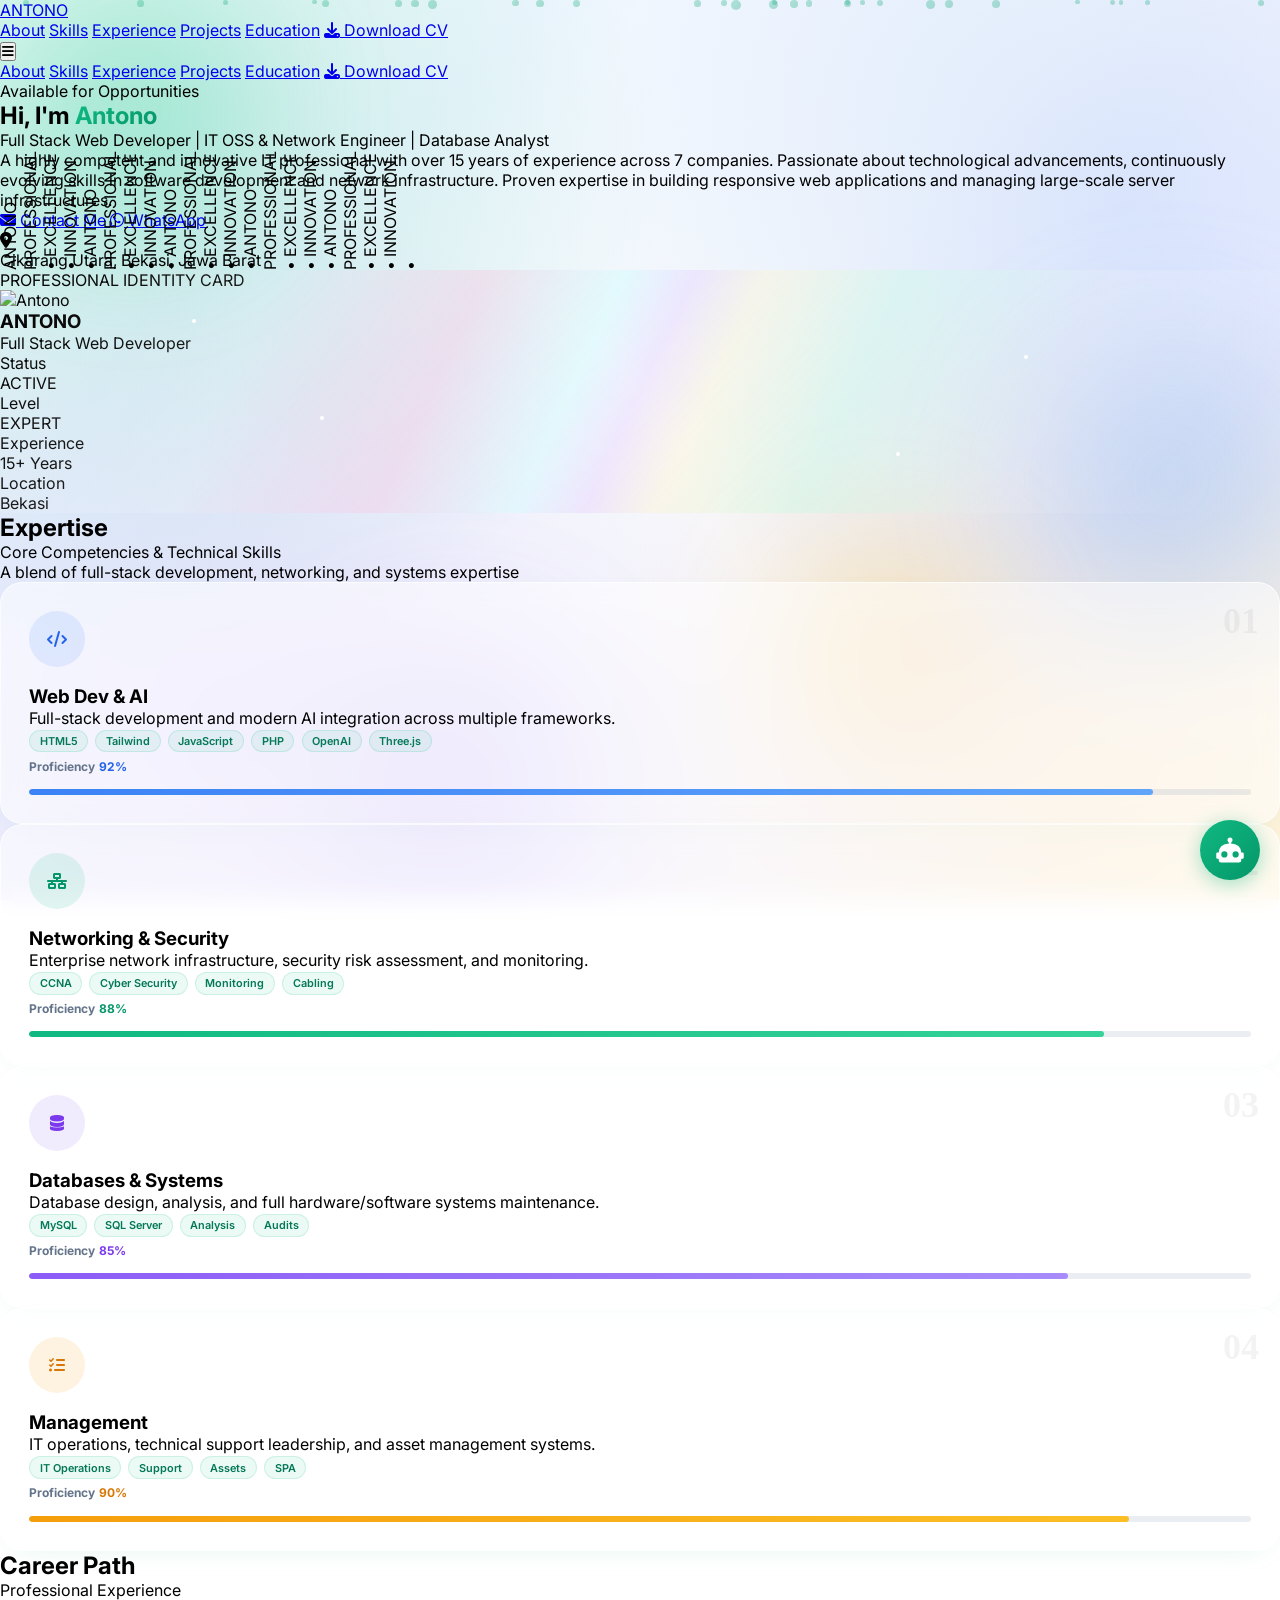
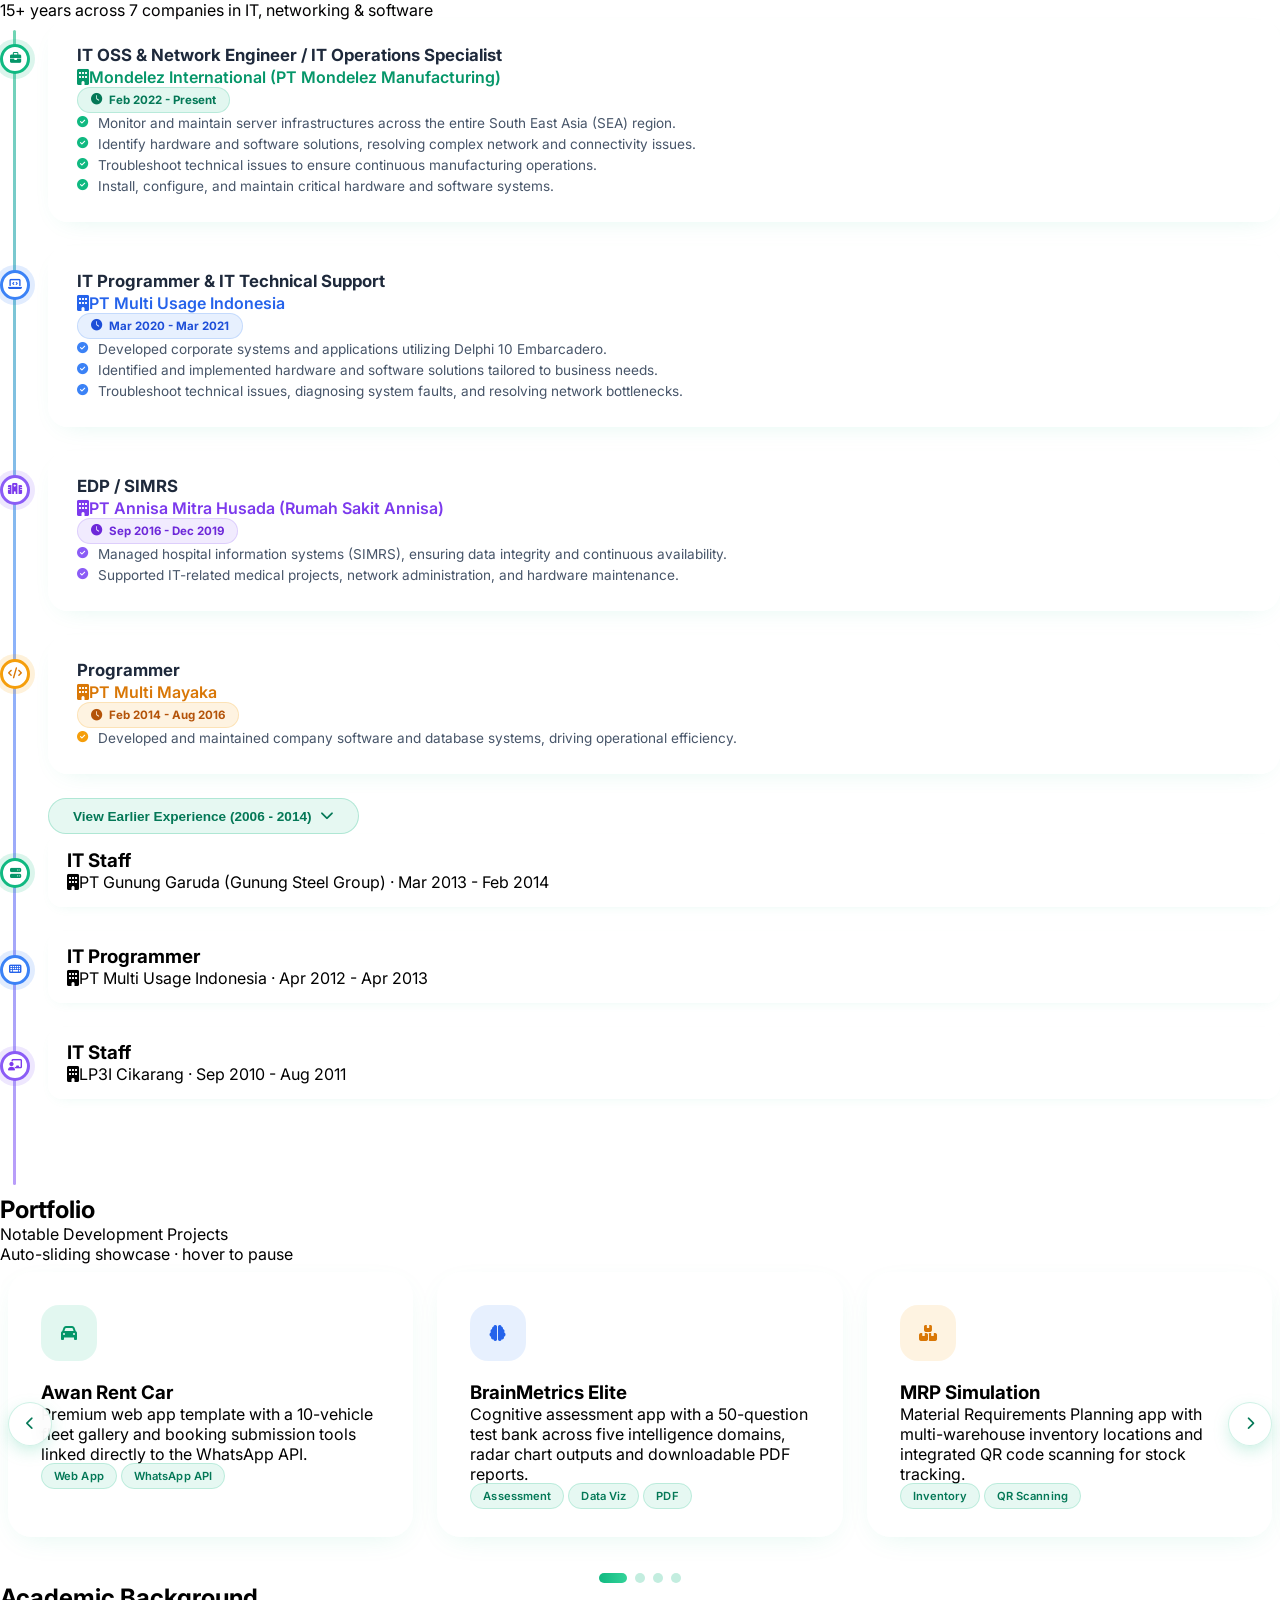
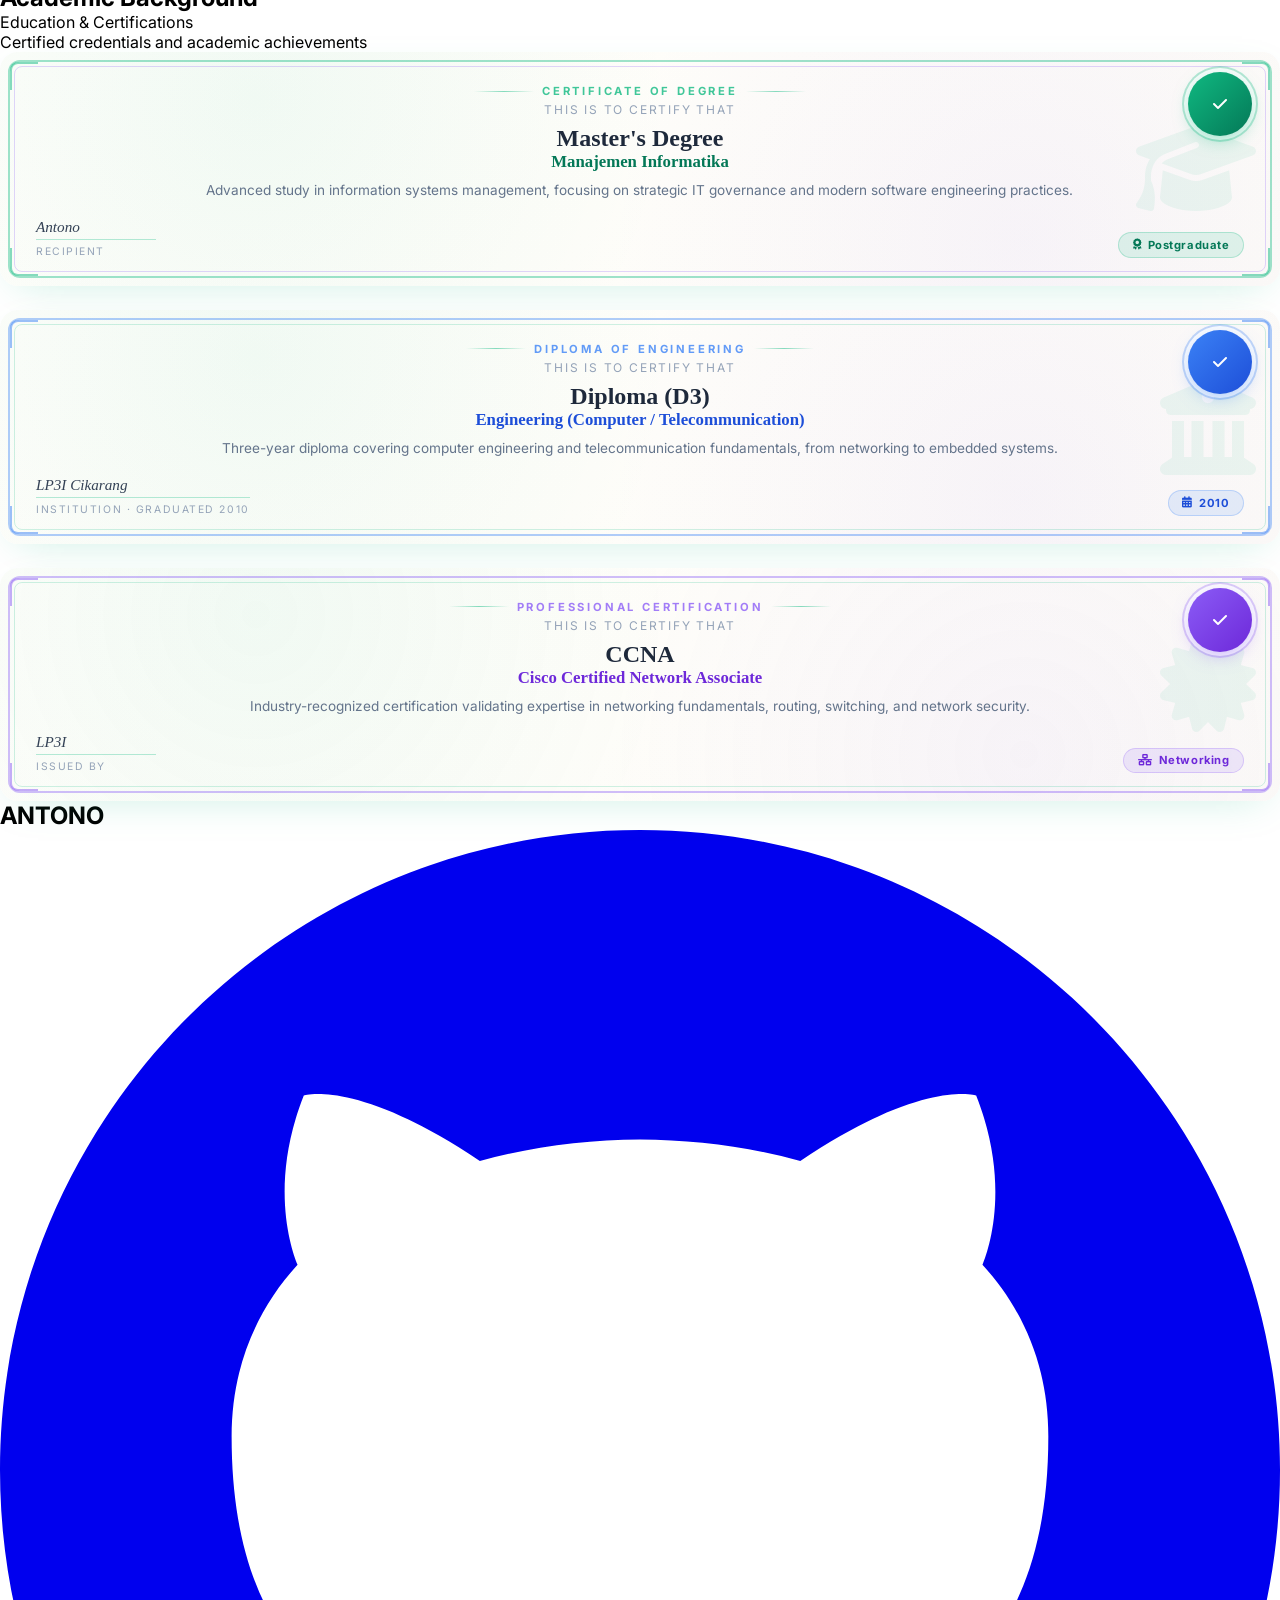
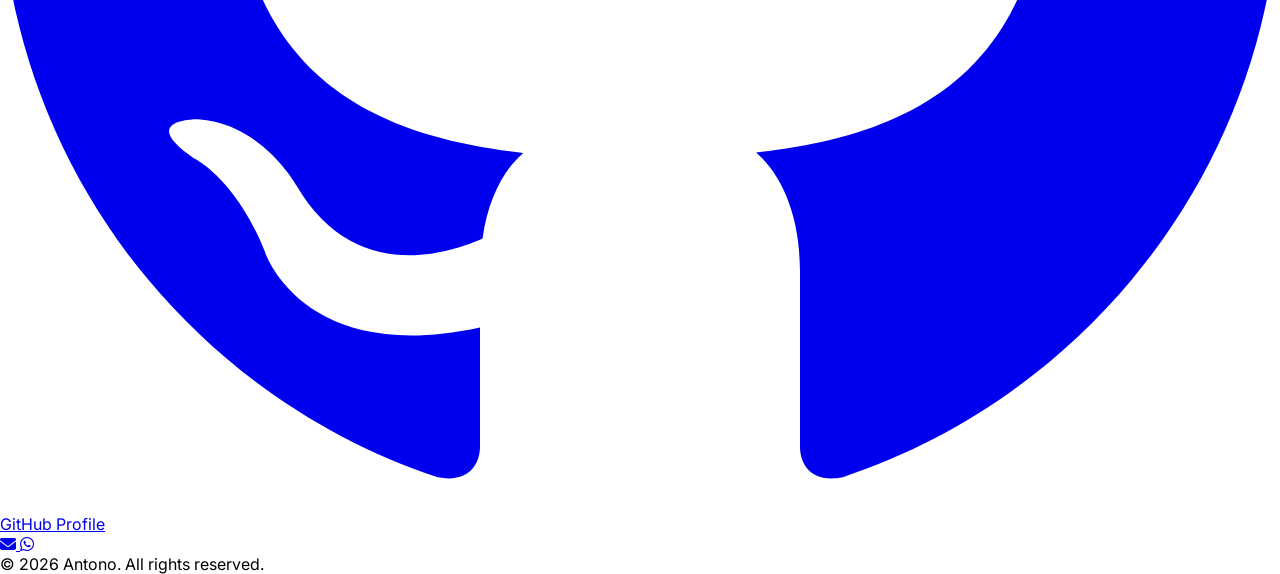
==== commit 63454834: "Add colorful gradient background with floating animated blobs" ====
--- a/index.html
+++ b/index.html
@@ -16,7 +16,25 @@
     <style>
         * { margin: 0; padding: 0; box-sizing: border-box; }
         html { scroll-behavior: smooth; }
-        body { font-family: 'Inter', sans-serif; background: linear-gradient(180deg, #f0fdfa 0%, #f8fafc 40%, #f5f3ff 100%); background-attachment: fixed; }
+        body { font-family: 'Inter', sans-serif; background:
+            radial-gradient(circle at 12% 18%, rgba(16, 185, 129, 0.18), transparent 38%),
+            radial-gradient(circle at 88% 22%, rgba(59, 130, 246, 0.16), transparent 40%),
+            radial-gradient(circle at 18% 82%, rgba(139, 92, 246, 0.16), transparent 42%),
+            radial-gradient(circle at 85% 88%, rgba(245, 158, 11, 0.14), transparent 40%),
+            linear-gradient(135deg, #f0fdfa 0%, #eff6ff 25%, #f8fafc 50%, #f5f3ff 75%, #fffbeb 100%);
+            background-attachment: fixed;
+        }
+        .bg-blobs { position: fixed; inset: 0; z-index: -1; overflow: hidden; pointer-events: none; }
+        .bg-blob { position: absolute; border-radius: 9999px; filter: blur(60px); opacity: 0.35; animation: blob-float 18s ease-in-out infinite; }
+        .bg-blob.b1 { width: 380px; height: 380px; background: radial-gradient(circle, #34d399, transparent 70%); top: -80px; left: -60px; }
+        .bg-blob.b2 { width: 420px; height: 420px; background: radial-gradient(circle, #60a5fa, transparent 70%); top: 30%; right: -100px; animation-delay: -6s; }
+        .bg-blob.b3 { width: 400px; height: 400px; background: radial-gradient(circle, #a78bfa, transparent 70%); bottom: -80px; left: 20%; animation-delay: -12s; }
+        .bg-blob.b4 { width: 320px; height: 320px; background: radial-gradient(circle, #fbbf24, transparent 70%); bottom: 10%; right: 18%; animation-delay: -9s; }
+        @keyframes blob-float {
+            0%, 100% { transform: translate(0, 0) scale(1); }
+            33% { transform: translate(30px, -40px) scale(1.08); }
+            66% { transform: translate(-20px, 30px) scale(0.95); }
+        }
         
         /* Custom scrollbar */
         ::-webkit-scrollbar { width: 8px; }
@@ -814,6 +832,14 @@
     </style>
 </head>
 <body class="text-slate-800 antialiased">
+
+    <!-- Animated background blobs -->
+    <div class="bg-blobs" aria-hidden="true">
+        <span class="bg-blob b1"></span>
+        <span class="bg-blob b2"></span>
+        <span class="bg-blob b3"></span>
+        <span class="bg-blob b4"></span>
+    </div>
 
     <!-- Background Particles -->
     <div id="particles-container"></div>
